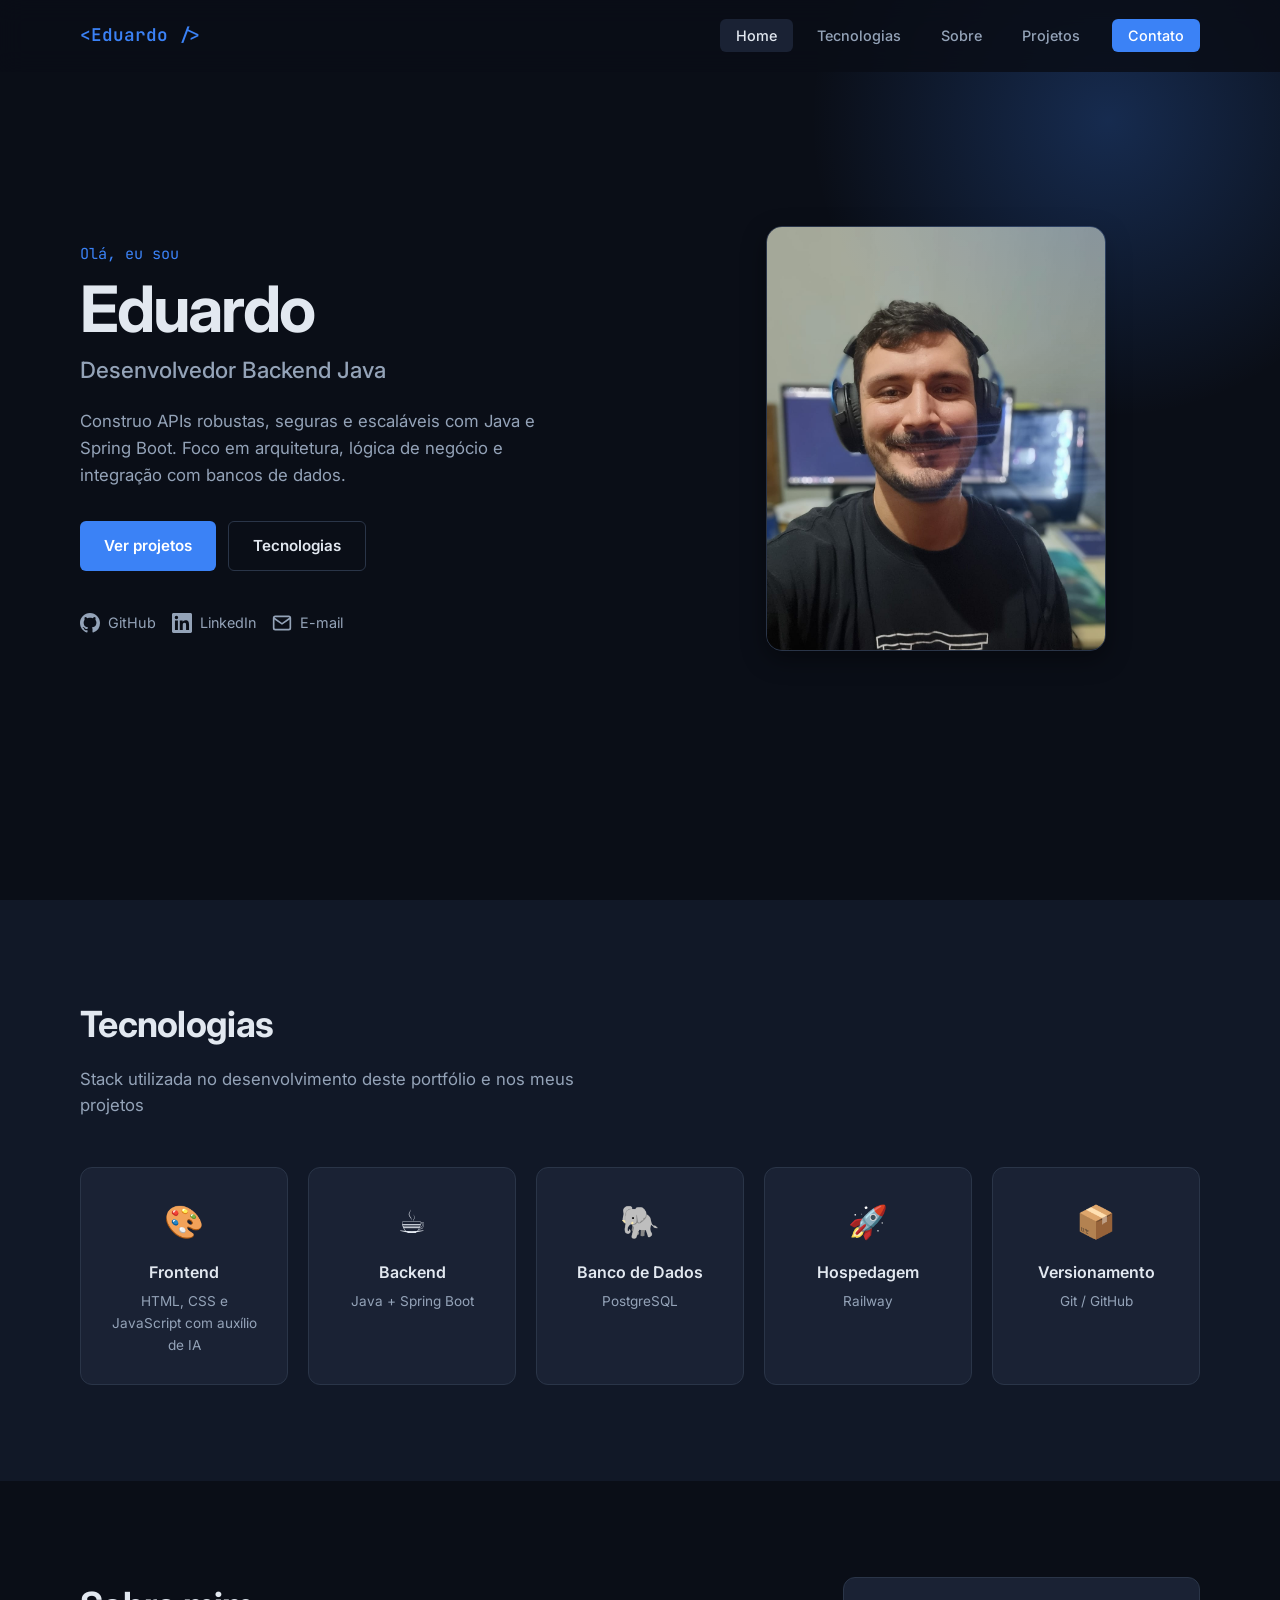
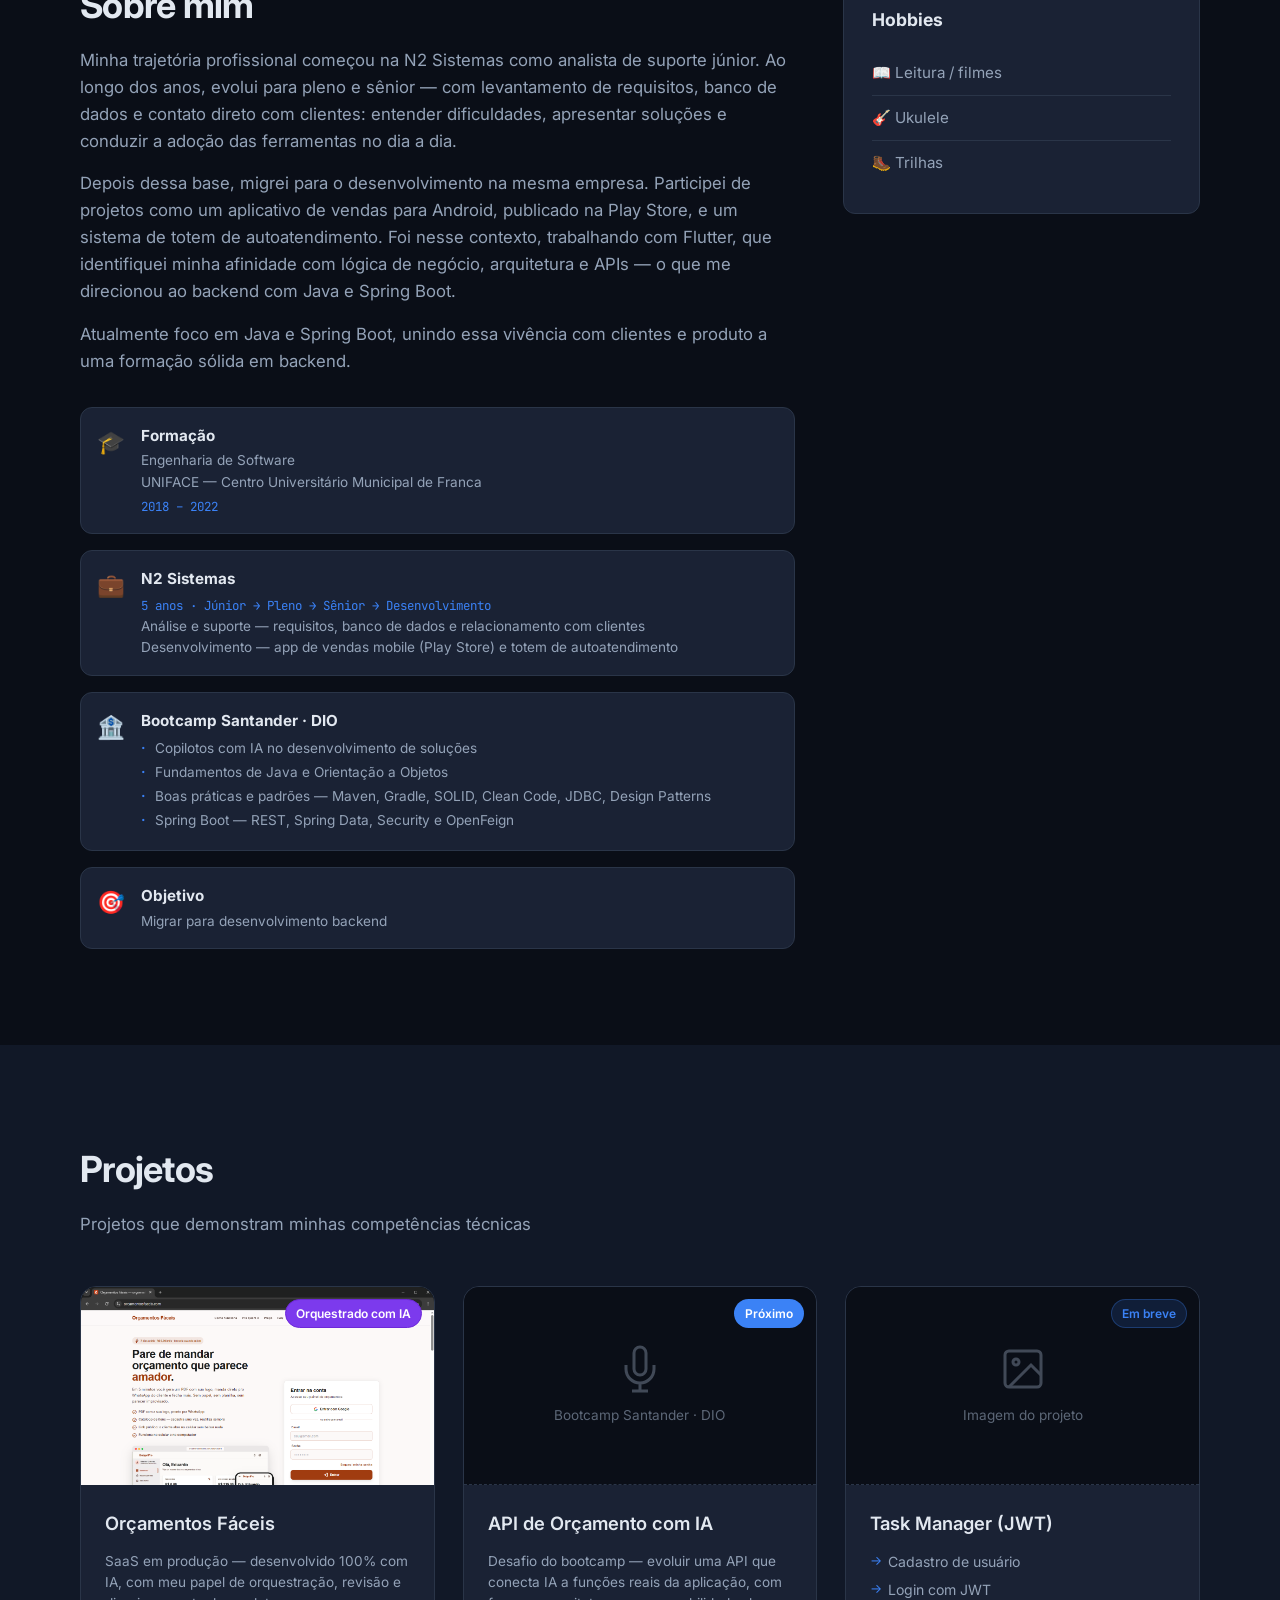
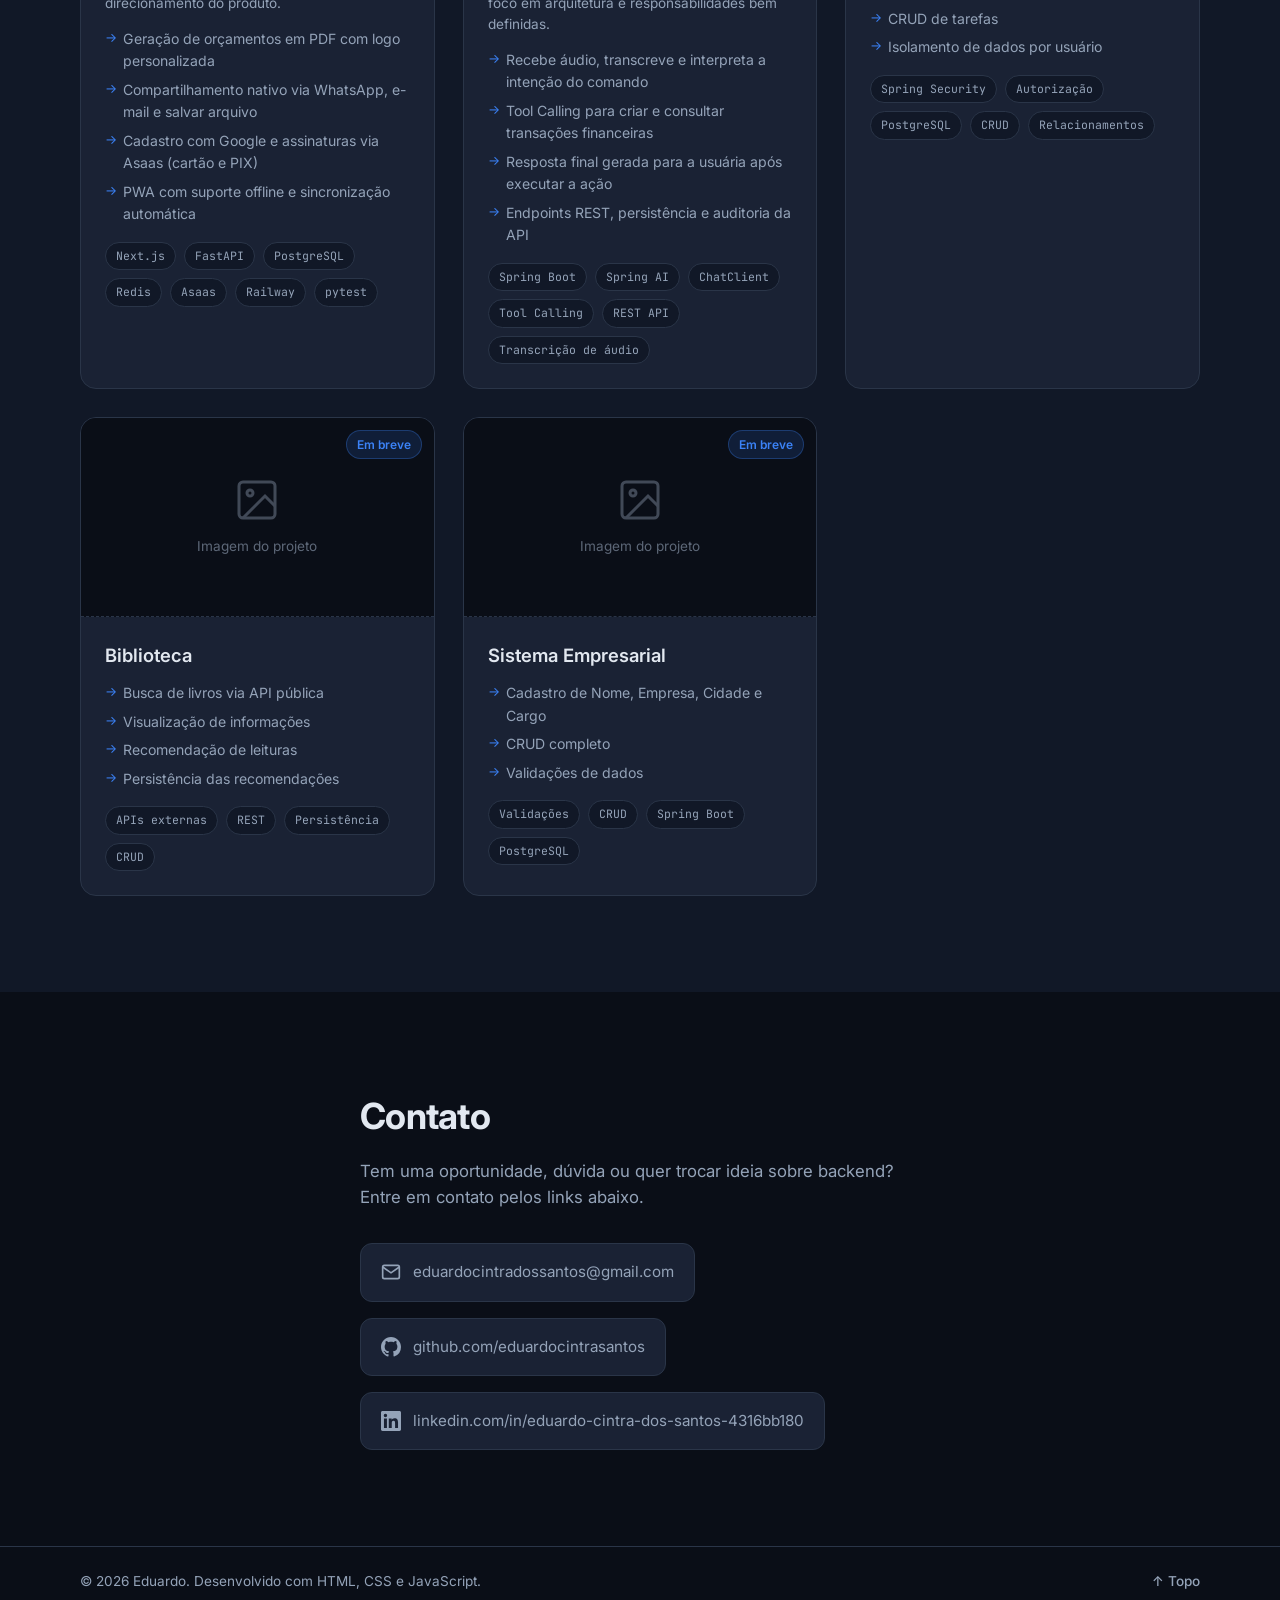
==== index.html @ 51cb2580 "Ajustes" ====
<!DOCTYPE html>
<html lang="pt-BR">
<head>
  <meta charset="UTF-8">
  <meta name="viewport" content="width=device-width, initial-scale=1.0">
  <meta name="description" content="Portfólio de Eduardo — Desenvolvedor Backend Java com Spring Boot">
  <title>Eduardo | Backend Java Developer</title>
  <link rel="preconnect" href="https://fonts.googleapis.com">
  <link rel="preconnect" href="https://fonts.gstatic.com" crossorigin>
  <link href="https://fonts.googleapis.com/css2?family=Inter:wght@400;500;600;700&family=JetBrains+Mono:wght@400;500&display=swap" rel="stylesheet">
  <link rel="stylesheet" href="assets/css/styles.css">
</head>
<body>

  <header class="header" id="header">
    <nav class="nav container">
      <a href="#home" class="nav__logo">&lt;Eduardo /&gt;</a>
      <button class="nav__toggle" id="nav-toggle" aria-label="Abrir menu" aria-expanded="false">
        <span></span>
        <span></span>
        <span></span>
      </button>
      <ul class="nav__menu" id="nav-menu">
        <li><a href="#home" class="nav__link active">Home</a></li>
        <li><a href="#tecnologias" class="nav__link">Tecnologias</a></li>
        <li><a href="#sobre" class="nav__link">Sobre</a></li>
        <li><a href="#projetos" class="nav__link">Projetos</a></li>
        <li><a href="#contato" class="nav__link nav__link--cta">Contato</a></li>
      </ul>
    </nav>
  </header>

  <main>

    <section class="hero section" id="home">
      <div class="container hero__grid">
        <div class="hero__content">
          <p class="hero__greeting">Olá, eu sou</p>
          <h1 class="hero__title">Eduardo</h1>
          <p class="hero__subtitle">Desenvolvedor Backend Java</p>
          <p class="hero__description">
            Construo APIs robustas, seguras e escaláveis com Java e Spring Boot.
            Foco em arquitetura, lógica de negócio e integração com bancos de dados.
          </p>

          <div class="hero__actions">
            <a href="#projetos" class="btn btn--primary">Ver projetos</a>
            <a href="#tecnologias" class="btn btn--outline">Tecnologias</a>
          </div>

          <div class="hero__social">
            <a href="https://github.com/eduardocintrasantos" target="_blank" rel="noopener noreferrer" class="social-link" aria-label="GitHub">
              <svg viewBox="0 0 24 24" fill="currentColor" aria-hidden="true"><path d="M12 0C5.37 0 0 5.37 0 12c0 5.31 3.435 9.795 8.205 11.385.6.105.825-.255.825-.57 0-.285-.015-1.23-.015-2.235-3.015.555-3.795-.735-4.035-1.41-.135-.345-.72-1.41-1.23-1.695-.42-.225-1.02-.78-.015-.795.945-.015 1.62.87 1.845 1.23 1.08 1.815 2.805 1.305 3.495.99.105-.78.42-1.305.765-1.605-2.67-.3-5.46-1.335-5.46-5.925 0-1.305.465-2.385 1.23-3.225-.12-.3-.54-1.53.12-3.18 0 0 1.005-.315 3.3 1.23.96-.27 1.98-.405 3-.405s2.04.135 3 .405c2.295-1.56 3.3-1.23 3.3-1.23.66 1.65.24 2.88.12 3.18.765.84 1.23 1.905 1.23 3.225 0 4.605-2.805 5.625-5.475 5.925.435.375.81 1.095.81 2.22 0 1.605-.015 2.895-.015 3.3 0 .315.225.69.825.57A12.02 12.02 0 0024 12c0-6.63-5.37-12-12-12z"/></svg>
              GitHub
            </a>
            <a href="https://www.linkedin.com/in/eduardo-cintra-dos-santos-4316bb180/" target="_blank" rel="noopener noreferrer" class="social-link" aria-label="LinkedIn">
              <svg viewBox="0 0 24 24" fill="currentColor" aria-hidden="true"><path d="M20.447 20.452h-3.554v-5.569c0-1.328-.027-3.037-1.852-3.037-1.853 0-2.136 1.445-2.136 2.939v5.667H9.351V9h3.414v1.561h.046c.477-.9 1.637-1.85 3.37-1.85 3.601 0 4.267 2.37 4.267 5.455v6.286zM5.337 7.433a2.062 2.062 0 01-2.063-2.065 2.064 2.064 0 114.127 0 2.065 2.065 0 01-2.063 2.065zm1.782 13.019H3.555V9h3.564v11.452zM22.225 0H1.771C.792 0 0 .774 0 1.729v20.542C0 23.227.792 24 1.771 24h20.451C23.2 24 24 23.227 24 22.271V1.729C24 .774 23.2 0 22.222 0h.003z"/></svg>
              LinkedIn
            </a>
            <a href="mailto:eduardocintradossantos@gmail.com" class="social-link" aria-label="E-mail">
              <svg viewBox="0 0 24 24" fill="none" stroke="currentColor" stroke-width="2" aria-hidden="true"><rect x="2" y="4" width="20" height="16" rx="2"/><path d="M22 6l-10 7L2 6"/></svg>
              E-mail
            </a>
          </div>
        </div>

        <div class="hero__visual">
          <div class="hero__photo">
            <div class="hero__photo-frame">
              <img src="img/Eu.jpeg" alt="Foto de Eduardo" width="360" height="450" loading="eager">
            </div>
          </div>
        </div>
      </div>
    </section>

    <section class="tech section" id="tecnologias">
      <div class="container">
        <h2 class="section__title">Tecnologias</h2>
        <p class="section__subtitle">Stack utilizada no desenvolvimento deste portfólio e nos meus projetos</p>
        <div class="tech__grid">
          <article class="tech__card">
            <span class="tech__icon">🎨</span>
            <h3 class="tech__name">Frontend</h3>
            <p class="tech__desc">HTML, CSS e JavaScript com auxílio de IA</p>
          </article>
          <article class="tech__card">
            <span class="tech__icon">☕</span>
            <h3 class="tech__name">Backend</h3>
            <p class="tech__desc">Java + Spring Boot</p>
          </article>
          <article class="tech__card">
            <span class="tech__icon">🐘</span>
            <h3 class="tech__name">Banco de Dados</h3>
            <p class="tech__desc">PostgreSQL</p>
          </article>
          <article class="tech__card">
            <span class="tech__icon">🚀</span>
            <h3 class="tech__name">Hospedagem</h3>
            <p class="tech__desc">Railway</p>
          </article>
          <article class="tech__card">
            <span class="tech__icon">📦</span>
            <h3 class="tech__name">Versionamento</h3>
            <p class="tech__desc">Git / GitHub</p>
          </article>
        </div>
      </div>
    </section>

    <section class="about section" id="sobre">
      <div class="container about__grid">
        <div class="about__content">
          <h2 class="section__title">Sobre mim</h2>
          <p class="about__text">
            Minha trajetória profissional começou na N2 Sistemas como analista de suporte júnior.
            Ao longo dos anos, evolui para pleno e sênior — com levantamento de requisitos, banco de dados
            e contato direto com clientes: entender dificuldades, apresentar soluções e conduzir a adoção
            das ferramentas no dia a dia.
          </p>
          <p class="about__text">
            Depois dessa base, migrei para o desenvolvimento na mesma empresa. Participei de projetos
            como um aplicativo de vendas para Android, publicado na Play Store, e um sistema de totem
            de autoatendimento. Foi nesse contexto, trabalhando com Flutter, que identifiquei minha
            afinidade com lógica de negócio, arquitetura e APIs — o que me direcionou ao backend
            com Java e Spring Boot.
          </p>
          <p class="about__text">
            Atualmente foco em Java e Spring Boot, unindo essa vivência com clientes e produto
            a uma formação sólida em backend.
          </p>

          <ul class="about__highlights">
            <li class="highlight">
              <span class="highlight__icon">🎓</span>
              <div>
                <strong>Formação</strong>
                <p>Engenharia de Software</p>
                <p>UNIFACE — Centro Universitário Municipal de Franca</p>
                <p class="highlight__meta">2018 – 2022</p>
              </div>
            </li>
            <li class="highlight">
              <span class="highlight__icon">💼</span>
              <div>
                <strong>N2 Sistemas</strong>
                <p class="highlight__meta">5 anos · Júnior → Pleno → Sênior → Desenvolvimento</p>
                <p>Análise e suporte — requisitos, banco de dados e relacionamento com clientes</p>
                <p>Desenvolvimento — app de vendas mobile (Play Store) e totem de autoatendimento</p>
              </div>
            </li>
            <li class="highlight">
              <span class="highlight__icon">🏦</span>
              <div>
                <strong>Bootcamp Santander · DIO</strong>
                <ul class="highlight__topics">
                  <li>Copilotos com IA no desenvolvimento de soluções</li>
                  <li>Fundamentos de Java e Orientação a Objetos</li>
                  <li>Boas práticas e padrões — Maven, Gradle, SOLID, Clean Code, JDBC, Design Patterns</li>
                  <li>Spring Boot — REST, Spring Data, Security e OpenFeign</li>
                </ul>
              </div>
            </li>
            <li class="highlight">
              <span class="highlight__icon">🎯</span>
              <div>
                <strong>Objetivo</strong>
                <p>Migrar para desenvolvimento backend</p>
              </div>
            </li>
          </ul>
        </div>

        <aside class="about__aside">
          <div class="about__card">
            <h3 class="about__card-title">Hobbies</h3>
            <ul class="hobbies">
              <li>📖 Leitura / filmes</li>
              <li>🎸 Ukulele</li>
              <li>🥾 Trilhas</li>
            </ul>
          </div>
        </aside>
      </div>
    </section>

    <section class="projects section" id="projetos">
      <div class="container">
        <h2 class="section__title">Projetos</h2>
        <p class="section__subtitle">Projetos que demonstram minhas competências técnicas</p>

        <div class="projects__grid">

          <article class="project-card">
            <a href="https://orcamentosfaceis.com/" target="_blank" rel="noopener noreferrer" class="project-card__link" aria-label="Orçamentos Fáceis — abrir site">
              <div class="project-card__image">
                <img src="img/orcamentosFaceis.png" alt="Captura de tela do site Orçamentos Fáceis" class="project-card__img" loading="lazy">
                <span class="project-card__badge project-card__badge--ai">Orquestrado com IA</span>
              </div>
              <div class="project-card__body">
                <h3 class="project-card__title">Orçamentos Fáceis</h3>
                <p class="project-card__note">SaaS em produção — desenvolvido 100% com IA, com meu papel de orquestração, revisão e direcionamento do produto.</p>
                <ul class="project-card__features">
                  <li>Geração de orçamentos em PDF com logo personalizada</li>
                  <li>Compartilhamento nativo via WhatsApp, e-mail e salvar arquivo</li>
                  <li>Cadastro com Google e assinaturas via Asaas (cartão e PIX)</li>
                  <li>PWA com suporte offline e sincronização automática</li>
                </ul>
                <div class="project-card__tags">
                  <span>Next.js</span>
                  <span>FastAPI</span>
                  <span>PostgreSQL</span>
                  <span>Redis</span>
                  <span>Asaas</span>
                  <span>Railway</span>
                  <span>pytest</span>
                </div>
              </div>
            </a>
          </article>

          <article class="project-card">
            <a href="#" class="project-card__link" aria-label="API de Orçamento com IA — em desenvolvimento">
              <div class="project-card__image">
                <div class="project-card__placeholder">
                  <svg viewBox="0 0 24 24" fill="none" stroke="currentColor" stroke-width="1.5" aria-hidden="true">
                    <path d="M12 1a3 3 0 00-3 3v8a3 3 0 006 0V4a3 3 0 00-3-3z"/>
                    <path d="M19 10v2a7 7 0 01-14 0v-2M12 19v4M8 23h8"/>
                  </svg>
                  <span>Bootcamp Santander · DIO</span>
                </div>
                <span class="project-card__badge project-card__badge--next">Próximo</span>
              </div>
              <div class="project-card__body">
                <h3 class="project-card__title">API de Orçamento com IA</h3>
                <p class="project-card__note">Desafio do bootcamp — evoluir uma API que conecta IA a funções reais da aplicação, com foco em arquitetura e responsabilidades bem definidas.</p>
                <ul class="project-card__features">
                  <li>Recebe áudio, transcreve e interpreta a intenção do comando</li>
                  <li>Tool Calling para criar e consultar transações financeiras</li>
                  <li>Resposta final gerada para a usuária após executar a ação</li>
                  <li>Endpoints REST, persistência e auditoria da API</li>
                </ul>
                <div class="project-card__tags">
                  <span>Spring Boot</span>
                  <span>Spring AI</span>
                  <span>ChatClient</span>
                  <span>Tool Calling</span>
                  <span>REST API</span>
                  <span>Transcrição de áudio</span>
                </div>
              </div>
            </a>
          </article>

          <article class="project-card">
            <a href="#" class="project-card__link" aria-label="Task Manager — em breve">
              <div class="project-card__image">
                <div class="project-card__placeholder">
                  <svg viewBox="0 0 24 24" fill="none" stroke="currentColor" stroke-width="1.5" aria-hidden="true">
                    <rect x="3" y="3" width="18" height="18" rx="2"/>
                    <circle cx="8.5" cy="8.5" r="1.5"/>
                    <path d="M21 15l-5-5L5 21"/>
                  </svg>
                  <span>Imagem do projeto</span>
                </div>
                <span class="project-card__badge">Em breve</span>
              </div>
              <div class="project-card__body">
                <h3 class="project-card__title">Task Manager (JWT)</h3>
                <ul class="project-card__features">
                  <li>Cadastro de usuário</li>
                  <li>Login com JWT</li>
                  <li>CRUD de tarefas</li>
                  <li>Isolamento de dados por usuário</li>
                </ul>
                <div class="project-card__tags">
                  <span>Spring Security</span>
                  <span>Autorização</span>
                  <span>PostgreSQL</span>
                  <span>CRUD</span>
                  <span>Relacionamentos</span>
                </div>
              </div>
            </a>
          </article>

          <article class="project-card">
            <a href="#" class="project-card__link" aria-label="Biblioteca — em breve">
              <div class="project-card__image">
                <div class="project-card__placeholder">
                  <svg viewBox="0 0 24 24" fill="none" stroke="currentColor" stroke-width="1.5" aria-hidden="true">
                    <rect x="3" y="3" width="18" height="18" rx="2"/>
                    <circle cx="8.5" cy="8.5" r="1.5"/>
                    <path d="M21 15l-5-5L5 21"/>
                  </svg>
                  <span>Imagem do projeto</span>
                </div>
                <span class="project-card__badge">Em breve</span>
              </div>
              <div class="project-card__body">
                <h3 class="project-card__title">Biblioteca</h3>
                <ul class="project-card__features">
                  <li>Busca de livros via API pública</li>
                  <li>Visualização de informações</li>
                  <li>Recomendação de leituras</li>
                  <li>Persistência das recomendações</li>
                </ul>
                <div class="project-card__tags">
                  <span>APIs externas</span>
                  <span>REST</span>
                  <span>Persistência</span>
                  <span>CRUD</span>
                </div>
              </div>
            </a>
          </article>

          <article class="project-card">
            <a href="#" class="project-card__link" aria-label="Sistema Empresarial — em breve">
              <div class="project-card__image">
                <div class="project-card__placeholder">
                  <svg viewBox="0 0 24 24" fill="none" stroke="currentColor" stroke-width="1.5" aria-hidden="true">
                    <rect x="3" y="3" width="18" height="18" rx="2"/>
                    <circle cx="8.5" cy="8.5" r="1.5"/>
                    <path d="M21 15l-5-5L5 21"/>
                  </svg>
                  <span>Imagem do projeto</span>
                </div>
                <span class="project-card__badge">Em breve</span>
              </div>
              <div class="project-card__body">
                <h3 class="project-card__title">Sistema Empresarial</h3>
                <ul class="project-card__features">
                  <li>Cadastro de Nome, Empresa, Cidade e Cargo</li>
                  <li>CRUD completo</li>
                  <li>Validações de dados</li>
                </ul>
                <div class="project-card__tags">
                  <span>Validações</span>
                  <span>CRUD</span>
                  <span>Spring Boot</span>
                  <span>PostgreSQL</span>
                </div>
              </div>
            </a>
          </article>

        </div>
      </div>
    </section>

    <section class="contact section" id="contato">
      <div class="container contact__content">
        <h2 class="section__title">Contato</h2>
        <p class="contact__text">
          Tem uma oportunidade, dúvida ou quer trocar ideia sobre backend?
          Entre em contato pelos links abaixo.
        </p>
        <ul class="contact__links">
          <li>
            <a href="mailto:eduardocintradossantos@gmail.com" class="contact__link">
              <svg viewBox="0 0 24 24" fill="none" stroke="currentColor" stroke-width="2" aria-hidden="true"><rect x="2" y="4" width="20" height="16" rx="2"/><path d="M22 6l-10 7L2 6"/></svg>
              eduardocintradossantos@gmail.com
            </a>
          </li>
          <li>
            <a href="https://github.com/eduardocintrasantos" target="_blank" rel="noopener noreferrer" class="contact__link">
              <svg viewBox="0 0 24 24" fill="currentColor" aria-hidden="true"><path d="M12 0C5.37 0 0 5.37 0 12c0 5.31 3.435 9.795 8.205 11.385.6.105.825-.255.825-.57 0-.285-.015-1.23-.015-2.235-3.015.555-3.795-.735-4.035-1.41-.135-.345-.72-1.41-1.23-1.695-.42-.225-1.02-.78-.015-.795.945-.015 1.62.87 1.845 1.23 1.08 1.815 2.805 1.305 3.495.99.105-.78.42-1.305.765-1.605-2.67-.3-5.46-1.335-5.46-5.925 0-1.305.465-2.385 1.23-3.225-.12-.3-.54-1.53.12-3.18 0 0 1.005-.315 3.3 1.23.96-.27 1.98-.405 3-.405s2.04.135 3 .405c2.295-1.56 3.3-1.23 3.3-1.23.66 1.65.24 2.88.12 3.18.765.84 1.23 1.905 1.23 3.225 0 4.605-2.805 5.625-5.475 5.925.435.375.81 1.095.81 2.22 0 1.605-.015 2.895-.015 3.3 0 .315.225.69.825.57A12.02 12.02 0 0024 12c0-6.63-5.37-12-12-12z"/></svg>
              github.com/eduardocintrasantos
            </a>
          </li>
          <li>
            <a href="https://www.linkedin.com/in/eduardo-cintra-dos-santos-4316bb180/" target="_blank" rel="noopener noreferrer" class="contact__link">
              <svg viewBox="0 0 24 24" fill="currentColor" aria-hidden="true"><path d="M20.447 20.452h-3.554v-5.569c0-1.328-.027-3.037-1.852-3.037-1.853 0-2.136 1.445-2.136 2.939v5.667H9.351V9h3.414v1.561h.046c.477-.9 1.637-1.85 3.37-1.85 3.601 0 4.267 2.37 4.267 5.455v6.286zM5.337 7.433a2.062 2.062 0 01-2.063-2.065 2.064 2.064 0 114.127 0 2.065 2.065 0 01-2.063 2.065zm1.782 13.019H3.555V9h3.564v11.452zM22.225 0H1.771C.792 0 0 .774 0 1.729v20.542C0 23.227.792 24 1.771 24h20.451C23.2 24 24 23.227 24 22.271V1.729C24 .774 23.2 0 22.222 0h.003z"/></svg>
              linkedin.com/in/eduardo-cintra-dos-santos-4316bb180
            </a>
          </li>
        </ul>
      </div>
    </section>

  </main>

  <footer class="footer">
    <div class="container footer__inner">
      <p>&copy; 2026 Eduardo. Desenvolvido com HTML, CSS e JavaScript.</p>
      <a href="#home" class="footer__top" aria-label="Voltar ao topo">↑ Topo</a>
    </div>
  </footer>

  <script src="assets/js/main.js"></script>
</body>
</html>
---- assets/css/styles.css ----
:root {
  --color-bg: #0a0e17;
  --color-bg-alt: #111827;
  --color-surface: #1a2234;
  --color-surface-hover: #1f2a40;
  --color-border: #2a3548;
  --color-text: #e2e8f0;
  --color-text-muted: #94a3b8;
  --color-accent: #3b82f6;
  --color-accent-hover: #2563eb;
  --color-accent-glow: rgba(59, 130, 246, 0.25);

  --font-sans: 'Inter', system-ui, sans-serif;
  --font-mono: 'JetBrains Mono', monospace;

  --radius-sm: 6px;
  --radius-md: 12px;
  --radius-lg: 16px;

  --shadow-md: 0 8px 24px rgba(0, 0, 0, 0.4);
  --shadow-glow: 0 0 40px var(--color-accent-glow);

  --header-height: 72px;
  --transition: 0.25s ease;
}

*, *::before, *::after {
  box-sizing: border-box;
  margin: 0;
  padding: 0;
}

html {
  scroll-behavior: smooth;
  scroll-padding-top: var(--header-height);
}

body {
  font-family: var(--font-sans);
  background-color: var(--color-bg);
  color: var(--color-text);
  line-height: 1.6;
  -webkit-font-smoothing: antialiased;
}

img, svg {
  display: block;
  max-width: 100%;
}

a {
  color: inherit;
  text-decoration: none;
}

ul {
  list-style: none;
}

button {
  font: inherit;
  color: inherit;
  border: none;
  background: none;
}

.container {
  width: min(1120px, 92%);
  margin-inline: auto;
}

.section {
  padding-block: 96px;
}

.section__title {
  font-size: clamp(1.75rem, 4vw, 2.25rem);
  font-weight: 700;
  letter-spacing: -0.02em;
  margin-bottom: 12px;
}

.section__subtitle {
  color: var(--color-text-muted);
  font-size: 1.05rem;
  max-width: 540px;
  margin-bottom: 48px;
}

.btn {
  display: inline-flex;
  align-items: center;
  justify-content: center;
  gap: 8px;
  padding: 12px 24px;
  border-radius: var(--radius-sm);
  font-weight: 600;
  font-size: 0.95rem;
  cursor: pointer;
  transition: all var(--transition);
}

.btn--primary {
  background: var(--color-accent);
  color: #fff;
}

.btn--primary:hover {
  background: var(--color-accent-hover);
  box-shadow: var(--shadow-glow);
  transform: translateY(-1px);
}

.btn--outline {
  border: 1px solid var(--color-border);
  color: var(--color-text);
}

.btn--outline:hover {
  border-color: var(--color-accent);
  color: var(--color-accent);
}

.header {
  position: fixed;
  top: 0;
  left: 0;
  width: 100%;
  height: var(--header-height);
  background: rgba(10, 14, 23, 0.85);
  backdrop-filter: blur(12px);
  border-bottom: 1px solid transparent;
  z-index: 100;
  transition: border-color var(--transition);
}

.header.scrolled {
  border-bottom-color: var(--color-border);
}

.nav {
  display: flex;
  align-items: center;
  justify-content: space-between;
  height: 100%;
}

.nav__logo {
  font-family: var(--font-mono);
  font-weight: 600;
  font-size: 1.1rem;
  color: var(--color-accent);
}

.nav__menu {
  display: flex;
  align-items: center;
  gap: 8px;
}

.nav__link {
  padding: 8px 16px;
  border-radius: var(--radius-sm);
  font-size: 0.9rem;
  font-weight: 500;
  color: var(--color-text-muted);
  transition: color var(--transition), background var(--transition);
}

.nav__link:hover,
.nav__link.active {
  color: var(--color-text);
}

.nav__link.active {
  background: var(--color-surface);
}

.nav__link--cta {
  background: var(--color-accent);
  color: #fff !important;
  margin-left: 8px;
}

.nav__link--cta:hover {
  background: var(--color-accent-hover);
}

.nav__toggle {
  display: none;
  flex-direction: column;
  gap: 5px;
  cursor: pointer;
  padding: 4px;
}

.nav__toggle span {
  display: block;
  width: 24px;
  height: 2px;
  background: var(--color-text);
  border-radius: 2px;
  transition: var(--transition);
}

.hero {
  min-height: 100vh;
  display: flex;
  align-items: center;
  padding-top: var(--header-height);
  position: relative;
  overflow: hidden;
}

.hero::before {
  content: '';
  position: absolute;
  top: -20%;
  right: -10%;
  width: 600px;
  height: 600px;
  background: radial-gradient(circle, var(--color-accent-glow) 0%, transparent 70%);
  pointer-events: none;
}

.hero__grid {
  display: grid;
  grid-template-columns: 1fr 1fr;
  gap: 64px;
  align-items: center;
}

.hero__greeting {
  font-family: var(--font-mono);
  color: var(--color-accent);
  font-size: 0.95rem;
  margin-bottom: 8px;
}

.hero__title {
  font-size: clamp(2.5rem, 6vw, 4rem);
  font-weight: 700;
  letter-spacing: -0.03em;
  line-height: 1.1;
  margin-bottom: 8px;
}

.hero__subtitle {
  font-size: clamp(1.1rem, 2.5vw, 1.4rem);
  color: var(--color-text-muted);
  font-weight: 500;
  margin-bottom: 20px;
}

.hero__description {
  color: var(--color-text-muted);
  font-size: 1.05rem;
  max-width: 480px;
  margin-bottom: 32px;
}

.hero__actions {
  display: flex;
  flex-wrap: wrap;
  gap: 12px;
  margin-bottom: 40px;
}

.hero__social {
  display: flex;
  flex-wrap: wrap;
  gap: 16px;
}

.social-link {
  display: inline-flex;
  align-items: center;
  gap: 8px;
  font-size: 0.9rem;
  color: var(--color-text-muted);
  transition: color var(--transition);
}

.social-link svg {
  width: 20px;
  height: 20px;
}

.social-link:hover {
  color: var(--color-accent);
}

.hero__photo {
  max-width: 340px;
  margin-inline: auto;
}

.hero__photo-frame {
  aspect-ratio: 4 / 5;
  border-radius: var(--radius-lg);
  overflow: hidden;
  border: 1px solid var(--color-border);
  box-shadow: var(--shadow-md);
  background: var(--color-surface);
}

.hero__photo-frame img {
  width: 100%;
  height: 100%;
  object-fit: cover;
  object-position: center top;
}

.code-block {
  background: var(--color-surface);
  border: 1px solid var(--color-border);
  border-radius: var(--radius-md);
  overflow: hidden;
  box-shadow: var(--shadow-md);
}

.code-block__header {
  display: flex;
  align-items: center;
  gap: 8px;
  padding: 12px 16px;
  background: var(--color-bg-alt);
  border-bottom: 1px solid var(--color-border);
}

.dot {
  width: 12px;
  height: 12px;
  border-radius: 50%;
}

.dot--red { background: #ef4444; }
.dot--yellow { background: #eab308; }
.dot--green { background: #22c55e; }

.code-block__filename {
  margin-left: auto;
  font-family: var(--font-mono);
  font-size: 0.75rem;
  color: var(--color-text-muted);
}

.code-block__body {
  padding: 24px;
  font-family: var(--font-mono);
  font-size: 0.85rem;
  line-height: 1.7;
  overflow-x: auto;
}

.code-block__body .kw { color: #c084fc; }
.code-block__body .cls { color: #67e8f9; }
.code-block__body .str { color: #86efac; }
.code-block__body .fn { color: #fbbf24; }

.tech {
  background: var(--color-bg-alt);
}

.tech__grid {
  display: grid;
  grid-template-columns: repeat(auto-fit, minmax(180px, 1fr));
  gap: 20px;
}

.tech__card {
  background: var(--color-surface);
  border: 1px solid var(--color-border);
  border-radius: var(--radius-md);
  padding: 28px 24px;
  text-align: center;
  transition: border-color var(--transition), transform var(--transition);
}

.tech__card:hover {
  border-color: var(--color-accent);
  transform: translateY(-4px);
}

.tech__icon {
  font-size: 2rem;
  display: block;
  margin-bottom: 12px;
}

.tech__name {
  font-size: 1rem;
  font-weight: 600;
  margin-bottom: 6px;
}

.tech__desc {
  font-size: 0.85rem;
  color: var(--color-text-muted);
}

.about__grid {
  display: grid;
  grid-template-columns: 2fr 1fr;
  gap: 48px;
  align-items: start;
}

.about__text {
  color: var(--color-text-muted);
  margin-bottom: 16px;
  font-size: 1.05rem;
}

.about__highlights {
  display: grid;
  gap: 16px;
  margin-top: 32px;
}

.highlight {
  display: flex;
  align-items: flex-start;
  gap: 16px;
  padding: 16px;
  background: var(--color-surface);
  border: 1px solid var(--color-border);
  border-radius: var(--radius-md);
  transition: border-color var(--transition);
}

.highlight:hover {
  border-color: var(--color-accent);
}

.highlight__icon {
  font-size: 1.4rem;
  flex-shrink: 0;
}

.highlight strong {
  display: block;
  font-size: 0.95rem;
  margin-bottom: 2px;
}

.highlight p {
  font-size: 0.85rem;
  color: var(--color-text-muted);
}

.highlight__meta {
  font-family: var(--font-mono);
  font-size: 0.78rem !important;
  color: var(--color-accent) !important;
  margin-top: 4px;
}

.highlight__topics {
  margin-top: 6px;
}

.highlight__topics li {
  position: relative;
  padding-left: 14px;
  font-size: 0.85rem;
  color: var(--color-text-muted);
  margin-bottom: 4px;
  line-height: 1.45;
}

.highlight__topics li::before {
  content: '·';
  position: absolute;
  left: 0;
  color: var(--color-accent);
  font-weight: 700;
}

.about__card {
  background: var(--color-surface);
  border: 1px solid var(--color-border);
  border-radius: var(--radius-md);
  padding: 28px;
  position: sticky;
  top: calc(var(--header-height) + 24px);
}

.about__card-title {
  font-size: 1.1rem;
  margin-bottom: 16px;
}

.hobbies li {
  padding: 10px 0;
  border-bottom: 1px solid var(--color-border);
  font-size: 0.95rem;
  color: var(--color-text-muted);
}

.hobbies li:last-child {
  border-bottom: none;
}

.projects {
  background: var(--color-bg-alt);
}

.projects__grid {
  display: grid;
  grid-template-columns: repeat(auto-fit, minmax(320px, 1fr));
  gap: 28px;
}

.project-card {
  background: var(--color-surface);
  border: 1px solid var(--color-border);
  border-radius: var(--radius-lg);
  overflow: hidden;
  transition: border-color var(--transition), transform var(--transition), box-shadow var(--transition);
}

.project-card:hover {
  border-color: var(--color-accent);
  transform: translateY(-6px);
  box-shadow: var(--shadow-md);
}

.project-card__link {
  display: block;
  height: 100%;
}

.project-card__image {
  position: relative;
  aspect-ratio: 16 / 9;
  background: var(--color-bg);
  overflow: hidden;
}

.project-card__img {
  width: 100%;
  height: 100%;
  object-fit: cover;
  object-position: top center;
  display: block;
}

.project-card__placeholder {
  display: flex;
  flex-direction: column;
  align-items: center;
  justify-content: center;
  gap: 12px;
  height: 100%;
  color: var(--color-text-muted);
  border-bottom: 1px dashed var(--color-border);
}

.project-card__placeholder svg {
  width: 48px;
  height: 48px;
  opacity: 0.4;
}

.project-card__placeholder span {
  font-size: 0.85rem;
  opacity: 0.6;
}

.project-card__badge {
  position: absolute;
  top: 12px;
  right: 12px;
  background: rgba(59, 130, 246, 0.15);
  color: var(--color-accent);
  font-size: 0.75rem;
  font-weight: 600;
  padding: 4px 10px;
  border-radius: 20px;
  border: 1px solid rgba(59, 130, 246, 0.3);
}

.project-card__badge--ai {
  background: #7c3aed;
  color: #fff;
  border-color: #6d28d9;
}

.project-card__badge--next {
  background: var(--color-accent);
  color: #fff;
  border-color: transparent;
}

.project-card__note {
  font-size: 0.85rem;
  color: var(--color-text-muted);
  margin-bottom: 14px;
  line-height: 1.55;
}

.project-card__body {
  padding: 24px;
}

.project-card__title {
  font-size: 1.15rem;
  font-weight: 600;
  margin-bottom: 12px;
}

.project-card__features {
  margin-bottom: 16px;
}

.project-card__features li {
  position: relative;
  padding-left: 18px;
  font-size: 0.88rem;
  color: var(--color-text-muted);
  margin-bottom: 6px;
}

.project-card__features li::before {
  content: '→';
  position: absolute;
  left: 0;
  color: var(--color-accent);
  font-size: 0.8rem;
}

.project-card__tags {
  display: flex;
  flex-wrap: wrap;
  gap: 8px;
}

.project-card__tags span {
  font-family: var(--font-mono);
  font-size: 0.72rem;
  padding: 4px 10px;
  background: var(--color-bg-alt);
  border: 1px solid var(--color-border);
  border-radius: 20px;
  color: var(--color-text-muted);
}

.contact__content {
  max-width: 560px;
}

.contact__text {
  color: var(--color-text-muted);
  margin-bottom: 32px;
  font-size: 1.05rem;
}

.contact__links {
  display: flex;
  flex-direction: column;
  gap: 16px;
}

.contact__link {
  display: inline-flex;
  align-items: center;
  gap: 12px;
  font-size: 0.95rem;
  color: var(--color-text-muted);
  padding: 16px 20px;
  background: var(--color-surface);
  border: 1px solid var(--color-border);
  border-radius: var(--radius-md);
  transition: color var(--transition), border-color var(--transition);
}

.contact__link svg {
  width: 20px;
  height: 20px;
  flex-shrink: 0;
}

.contact__link:hover {
  color: var(--color-accent);
  border-color: var(--color-accent);
}

.footer {
  border-top: 1px solid var(--color-border);
  padding-block: 24px;
}

.footer__inner {
  display: flex;
  align-items: center;
  justify-content: space-between;
  font-size: 0.85rem;
  color: var(--color-text-muted);
}

.footer__top {
  font-weight: 500;
  transition: color var(--transition);
}

.footer__top:hover {
  color: var(--color-accent);
}

@media (max-width: 900px) {
  .hero__grid,
  .about__grid {
    grid-template-columns: 1fr;
    gap: 40px;
  }

  .hero__visual {
    order: -1;
  }

  .about__card {
    position: static;
  }
}

@media (max-width: 768px) {
  .section {
    padding-block: 72px;
  }

  .nav__toggle {
    display: flex;
  }

  .nav__menu {
    position: fixed;
    top: var(--header-height);
    left: 0;
    width: 100%;
    flex-direction: column;
    background: var(--color-bg-alt);
    border-bottom: 1px solid var(--color-border);
    padding: 16px;
    gap: 4px;
    transform: translateY(-120%);
    opacity: 0;
    pointer-events: none;
    transition: transform var(--transition), opacity var(--transition);
  }

  .nav__menu.open {
    transform: translateY(0);
    opacity: 1;
    pointer-events: all;
  }

  .nav__link {
    width: 100%;
    text-align: center;
    padding: 12px;
  }

  .nav__link--cta {
    margin-left: 0;
    margin-top: 8px;
  }

  .nav__toggle.open span:nth-child(1) {
    transform: rotate(45deg) translate(5px, 5px);
  }

  .nav__toggle.open span:nth-child(2) {
    opacity: 0;
  }

  .nav__toggle.open span:nth-child(3) {
    transform: rotate(-45deg) translate(5px, -5px);
  }
}

@media (max-width: 480px) {
  .hero__actions {
    flex-direction: column;
  }

  .hero__actions .btn {
    width: 100%;
  }

  .footer__inner {
    flex-direction: column;
    gap: 12px;
    text-align: center;
  }
}
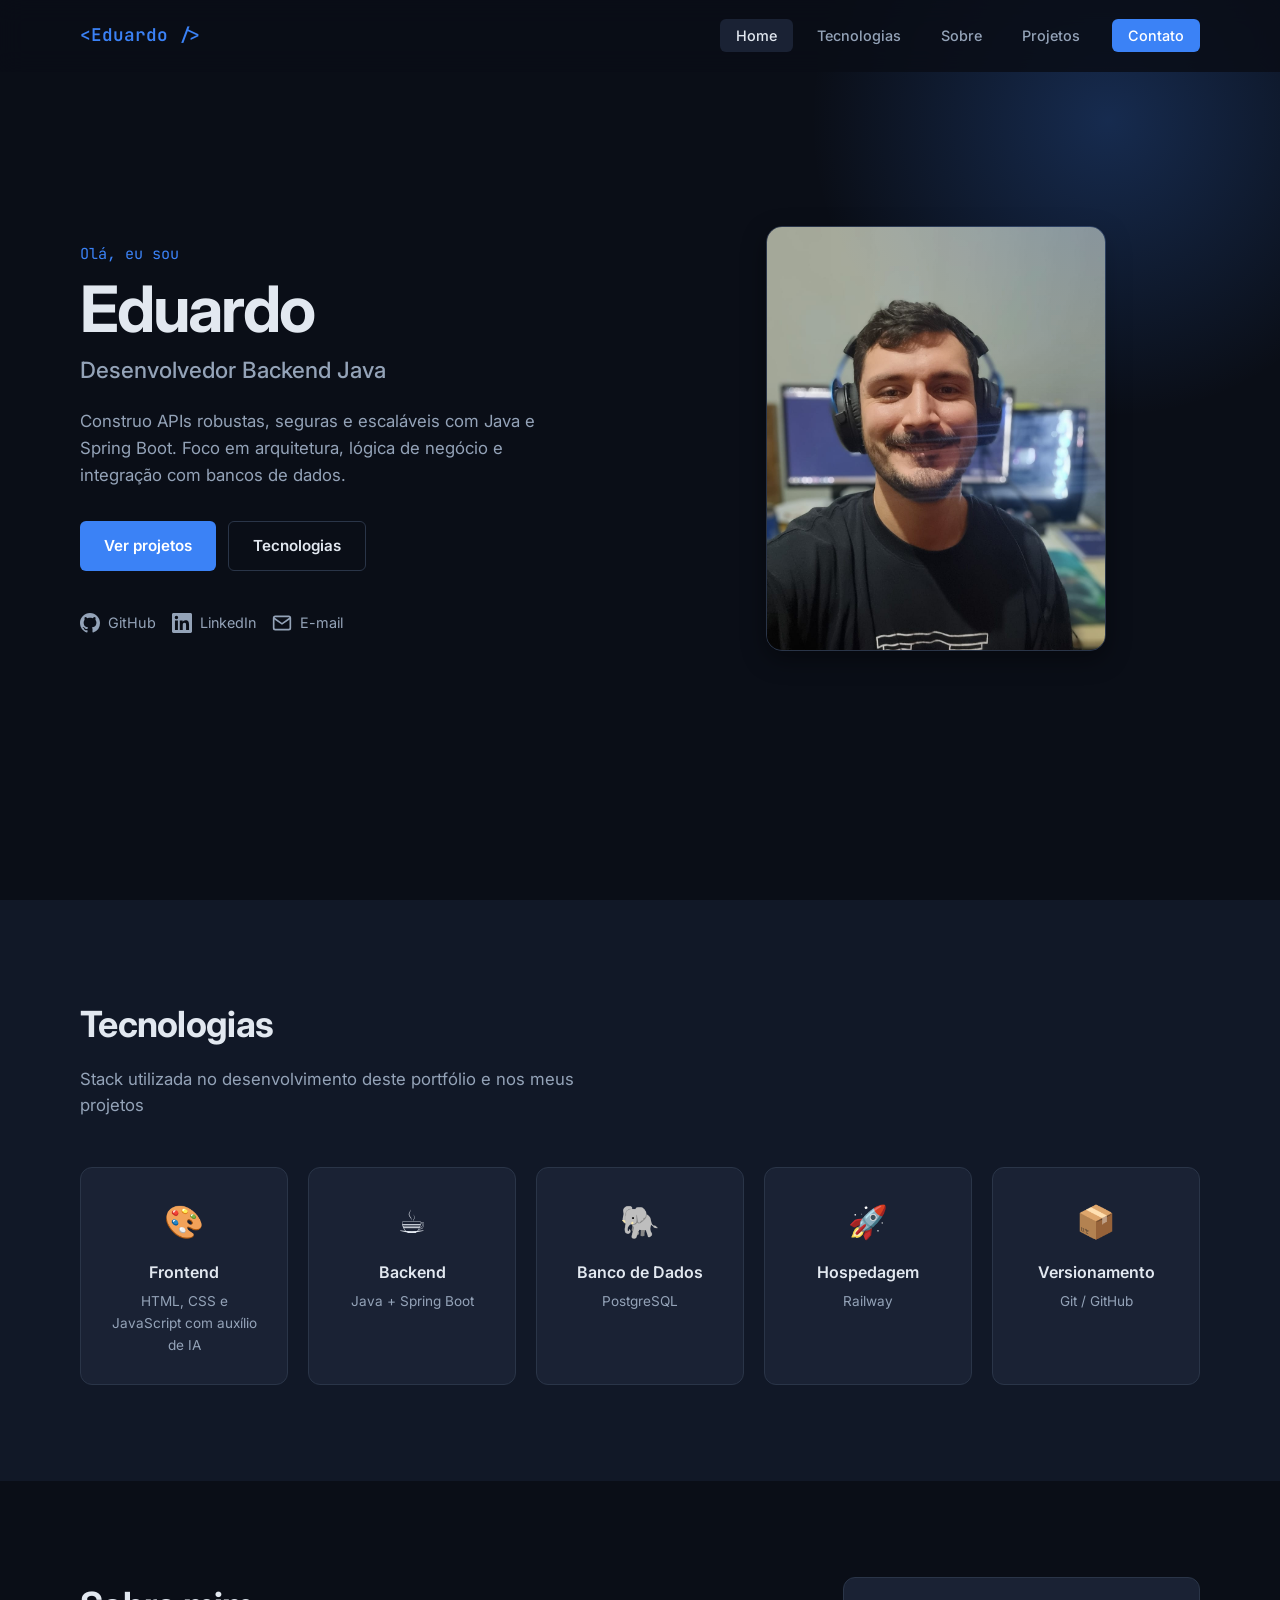
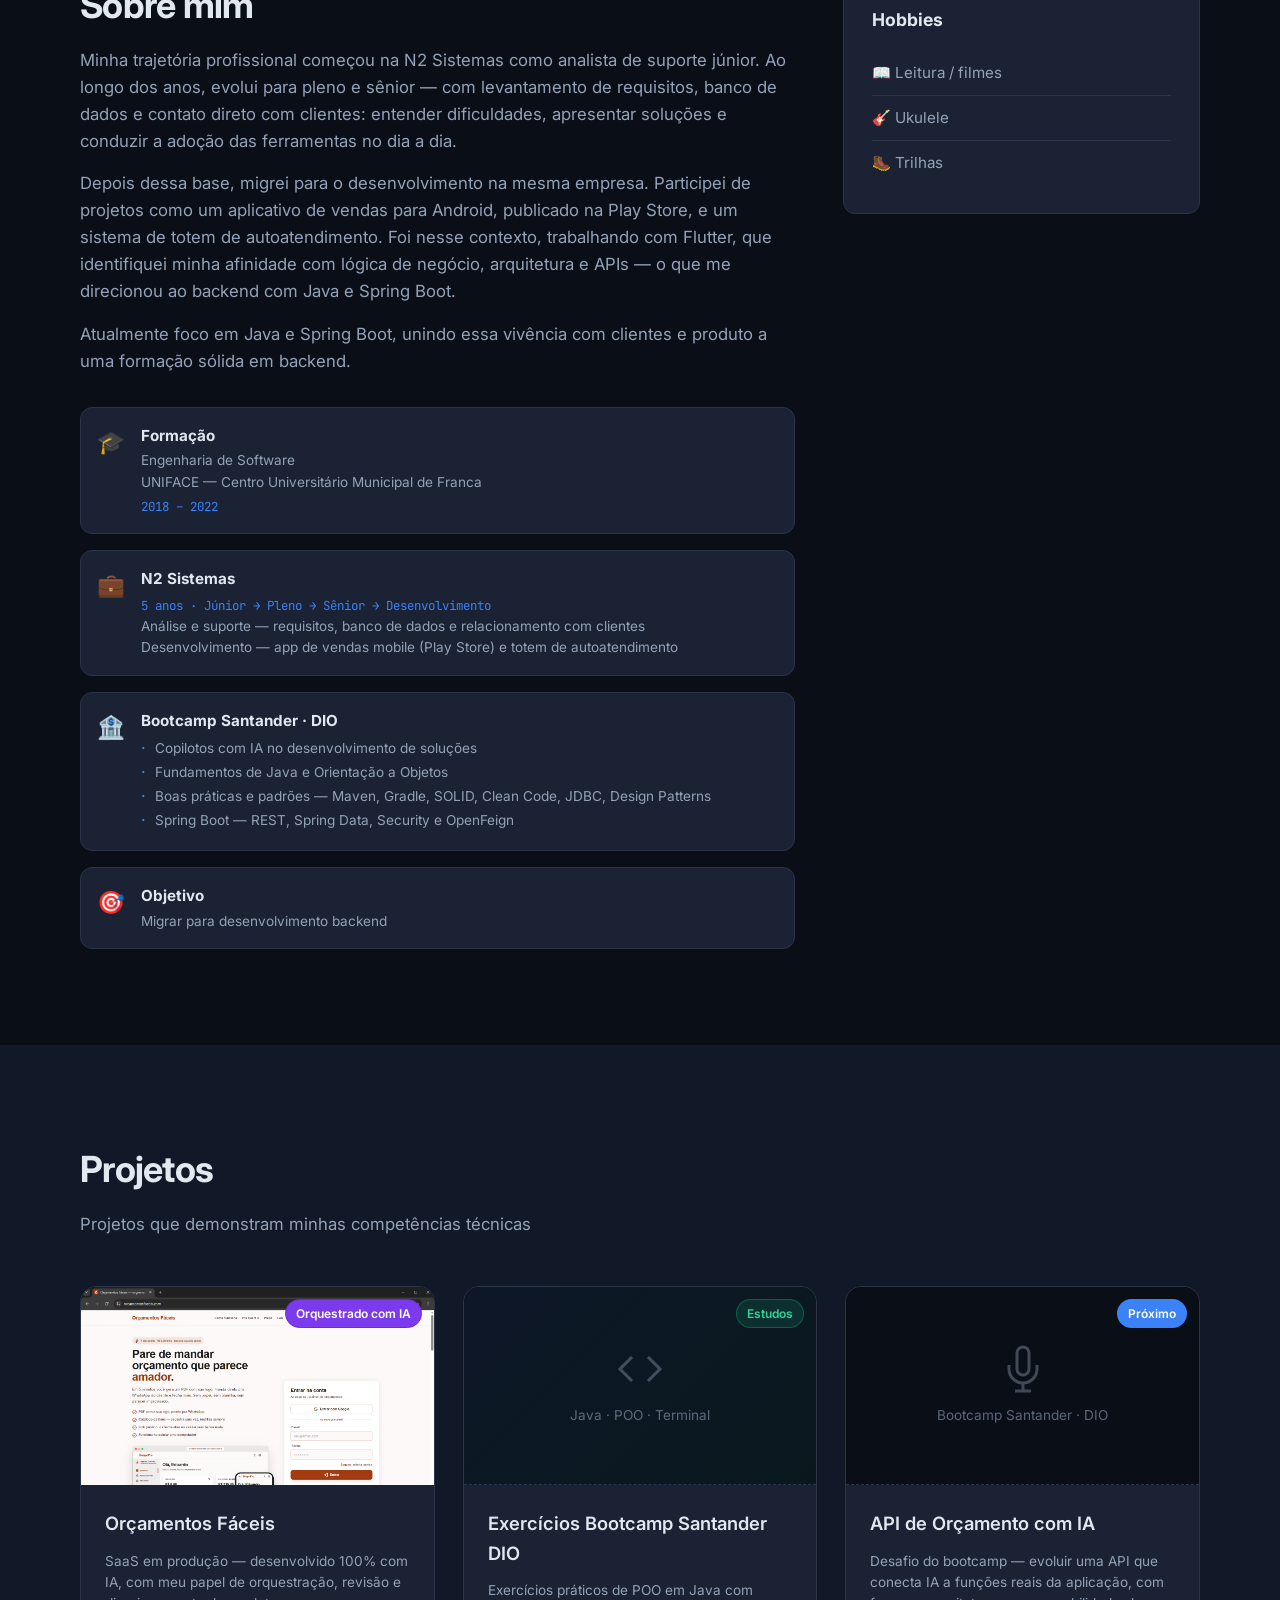
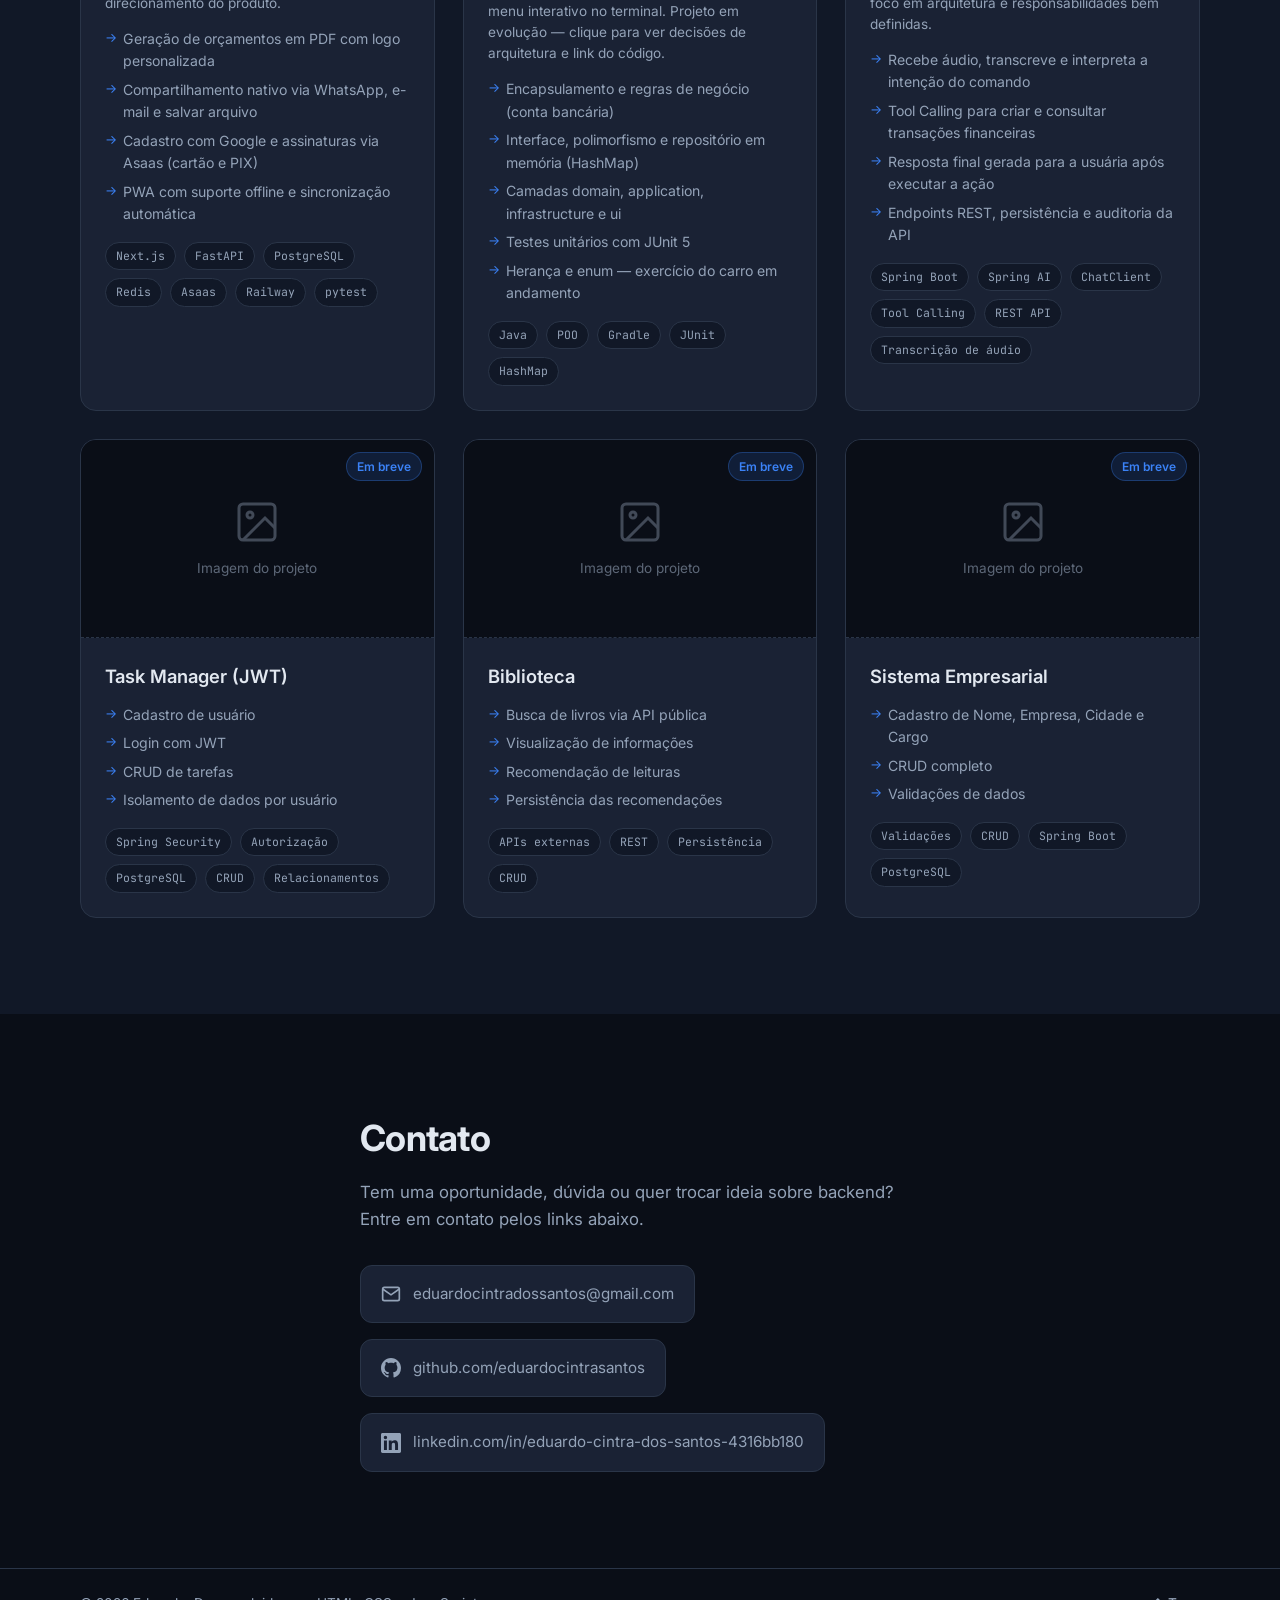
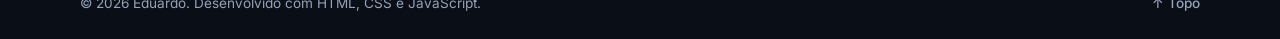
==== commit 8a13e12f: "Projeto poo" ====
--- a/index.html
+++ b/index.html
@@ -220,6 +220,39 @@
           </article>
 
           <article class="project-card">
+            <a href="bootcamp-santander-dio.html" class="project-card__link" aria-label="Exercícios Bootcamp Santander DIO — ver detalhes">
+              <div class="project-card__image">
+                <div class="project-card__placeholder project-card__placeholder--code">
+                  <svg viewBox="0 0 24 24" fill="none" stroke="currentColor" stroke-width="1.5" aria-hidden="true">
+                    <polyline points="16 18 22 12 16 6"/>
+                    <polyline points="8 6 2 12 8 18"/>
+                  </svg>
+                  <span>Java · POO · Terminal</span>
+                </div>
+                <span class="project-card__badge project-card__badge--study">Estudos</span>
+              </div>
+              <div class="project-card__body">
+                <h3 class="project-card__title">Exercícios Bootcamp Santander DIO</h3>
+                <p class="project-card__note">Exercícios práticos de POO em Java com menu interativo no terminal. Projeto em evolução — clique para ver decisões de arquitetura e link do código.</p>
+                <ul class="project-card__features">
+                  <li>Encapsulamento e regras de negócio (conta bancária)</li>
+                  <li>Interface, polimorfismo e repositório em memória (HashMap)</li>
+                  <li>Camadas domain, application, infrastructure e ui</li>
+                  <li>Testes unitários com JUnit 5</li>
+                  <li>Herança e enum — exercício do carro em andamento</li>
+                </ul>
+                <div class="project-card__tags">
+                  <span>Java</span>
+                  <span>POO</span>
+                  <span>Gradle</span>
+                  <span>JUnit</span>
+                  <span>HashMap</span>
+                </div>
+              </div>
+            </a>
+          </article>
+
+          <article class="project-card">
             <a href="#" class="project-card__link" aria-label="API de Orçamento com IA — em desenvolvimento">
               <div class="project-card__image">
                 <div class="project-card__placeholder">
--- a/assets/css/styles.css
+++ b/assets/css/styles.css
@@ -593,6 +593,18 @@
   border-color: transparent;
 }
 
+.project-card__badge--study {
+  background: rgba(16, 185, 129, 0.15);
+  color: #34d399;
+  border-color: rgba(16, 185, 129, 0.35);
+}
+
+.project-card__placeholder--code {
+  background:
+    linear-gradient(135deg, rgba(59, 130, 246, 0.08), rgba(16, 185, 129, 0.06)),
+    var(--color-bg);
+}
+
 .project-card__note {
   font-size: 0.85rem;
   color: var(--color-text-muted);
@@ -644,6 +656,186 @@
   border: 1px solid var(--color-border);
   border-radius: 20px;
   color: var(--color-text-muted);
+}
+
+.project-detail__hero {
+  padding-top: calc(var(--header-height) + 48px);
+}
+
+.project-detail__back {
+  display: inline-flex;
+  align-items: center;
+  gap: 6px;
+  color: var(--color-text-muted);
+  font-size: 0.9rem;
+  margin-bottom: 24px;
+  transition: color var(--transition);
+}
+
+.project-detail__back:hover {
+  color: var(--color-accent);
+}
+
+.project-detail__eyebrow {
+  font-family: var(--font-mono);
+  font-size: 0.8rem;
+  color: #34d399;
+  text-transform: uppercase;
+  letter-spacing: 0.06em;
+  margin-bottom: 12px;
+}
+
+.project-detail__title {
+  font-size: clamp(2rem, 5vw, 2.75rem);
+  font-weight: 700;
+  letter-spacing: -0.03em;
+  margin-bottom: 16px;
+  max-width: 720px;
+}
+
+.project-detail__intro {
+  color: var(--color-text-muted);
+  font-size: 1.08rem;
+  max-width: 720px;
+  margin-bottom: 28px;
+  line-height: 1.7;
+}
+
+.project-detail__actions {
+  display: flex;
+  flex-wrap: wrap;
+  gap: 12px;
+  margin-bottom: 28px;
+}
+
+.project-detail__tags {
+  display: flex;
+  flex-wrap: wrap;
+  gap: 8px;
+}
+
+.project-detail__tags span {
+  font-family: var(--font-mono);
+  font-size: 0.72rem;
+  padding: 4px 10px;
+  background: var(--color-surface);
+  border: 1px solid var(--color-border);
+  border-radius: 20px;
+  color: var(--color-text-muted);
+}
+
+.project-detail__section {
+  background: var(--color-bg-alt);
+  padding-top: 0;
+}
+
+.project-detail__grid {
+  display: grid;
+  gap: 24px;
+  max-width: 820px;
+}
+
+.project-detail__card {
+  background: var(--color-surface);
+  border: 1px solid var(--color-border);
+  border-radius: var(--radius-lg);
+  padding: 28px;
+}
+
+.project-detail__card h2 {
+  font-size: 1.25rem;
+  font-weight: 600;
+  margin-bottom: 14px;
+}
+
+.project-detail__card p {
+  color: var(--color-text-muted);
+  margin-bottom: 14px;
+  line-height: 1.65;
+}
+
+.project-detail__card p:last-child {
+  margin-bottom: 0;
+}
+
+.project-detail__list {
+  margin: 0 0 14px 0;
+  padding: 0;
+  list-style: none;
+}
+
+.project-detail__list li {
+  position: relative;
+  padding-left: 18px;
+  color: var(--color-text-muted);
+  margin-bottom: 8px;
+  font-size: 0.95rem;
+}
+
+.project-detail__list li::before {
+  content: '→';
+  position: absolute;
+  left: 0;
+  color: var(--color-accent);
+}
+
+.project-detail__decision {
+  padding-top: 18px;
+  margin-top: 18px;
+  border-top: 1px solid var(--color-border);
+}
+
+.project-detail__decision:first-of-type {
+  padding-top: 0;
+  margin-top: 0;
+  border-top: none;
+}
+
+.project-detail__decision h3 {
+  font-size: 1rem;
+  font-weight: 600;
+  margin-bottom: 10px;
+  color: var(--color-text);
+}
+
+.project-detail__code {
+  background: var(--color-bg);
+  border: 1px solid var(--color-border);
+  border-radius: var(--radius-md);
+  padding: 16px 18px;
+  overflow-x: auto;
+  margin: 14px 0;
+}
+
+.project-detail__code code {
+  font-family: var(--font-mono);
+  font-size: 0.82rem;
+  line-height: 1.6;
+  color: #cbd5e1;
+  white-space: pre;
+}
+
+.project-detail__run {
+  padding: 14px 16px;
+  background: rgba(59, 130, 246, 0.08);
+  border: 1px solid rgba(59, 130, 246, 0.2);
+  border-radius: var(--radius-md);
+  font-size: 0.92rem;
+}
+
+.project-detail__card--cta {
+  text-align: center;
+}
+
+.project-detail__card--cta .btn {
+  margin-top: 8px;
+}
+
+.project-detail__card code,
+.project-detail__run code {
+  font-family: var(--font-mono);
+  font-size: 0.85em;
+  color: #93c5fd;
 }
 
 .contact__content {
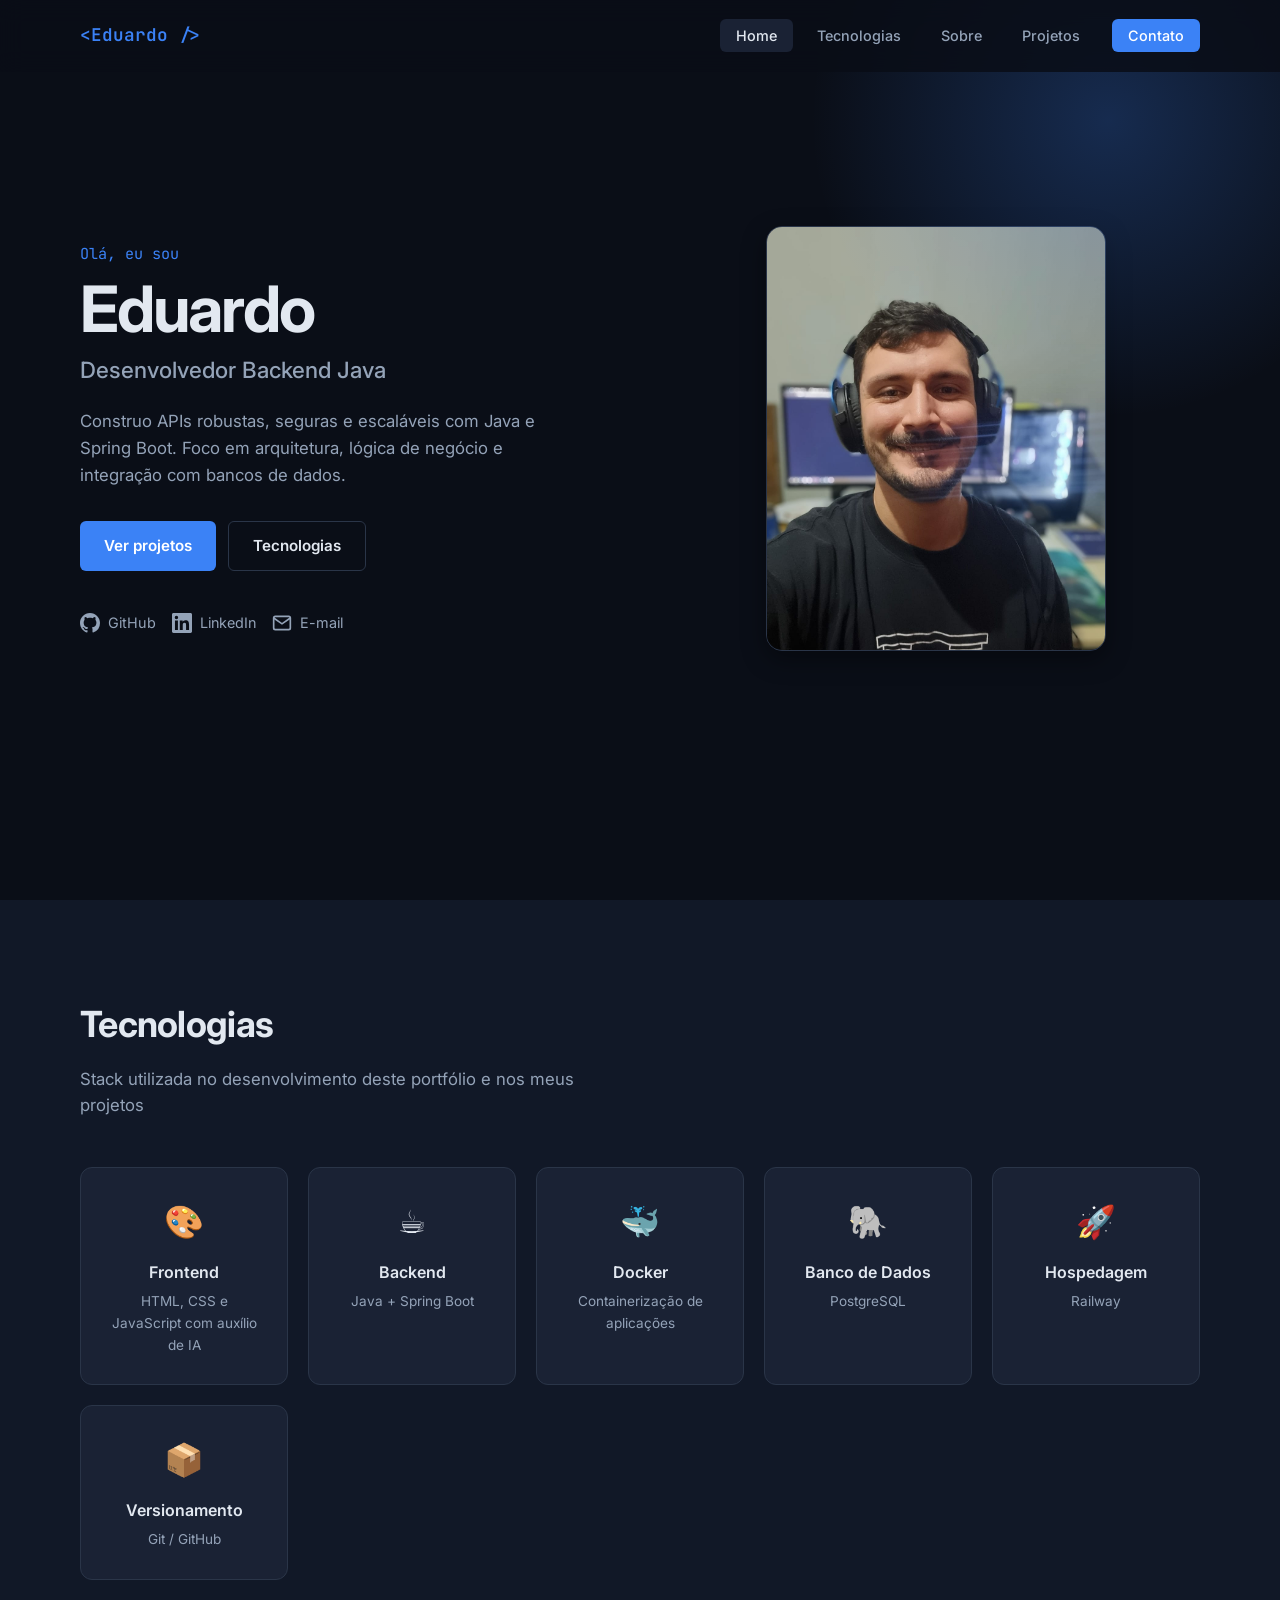
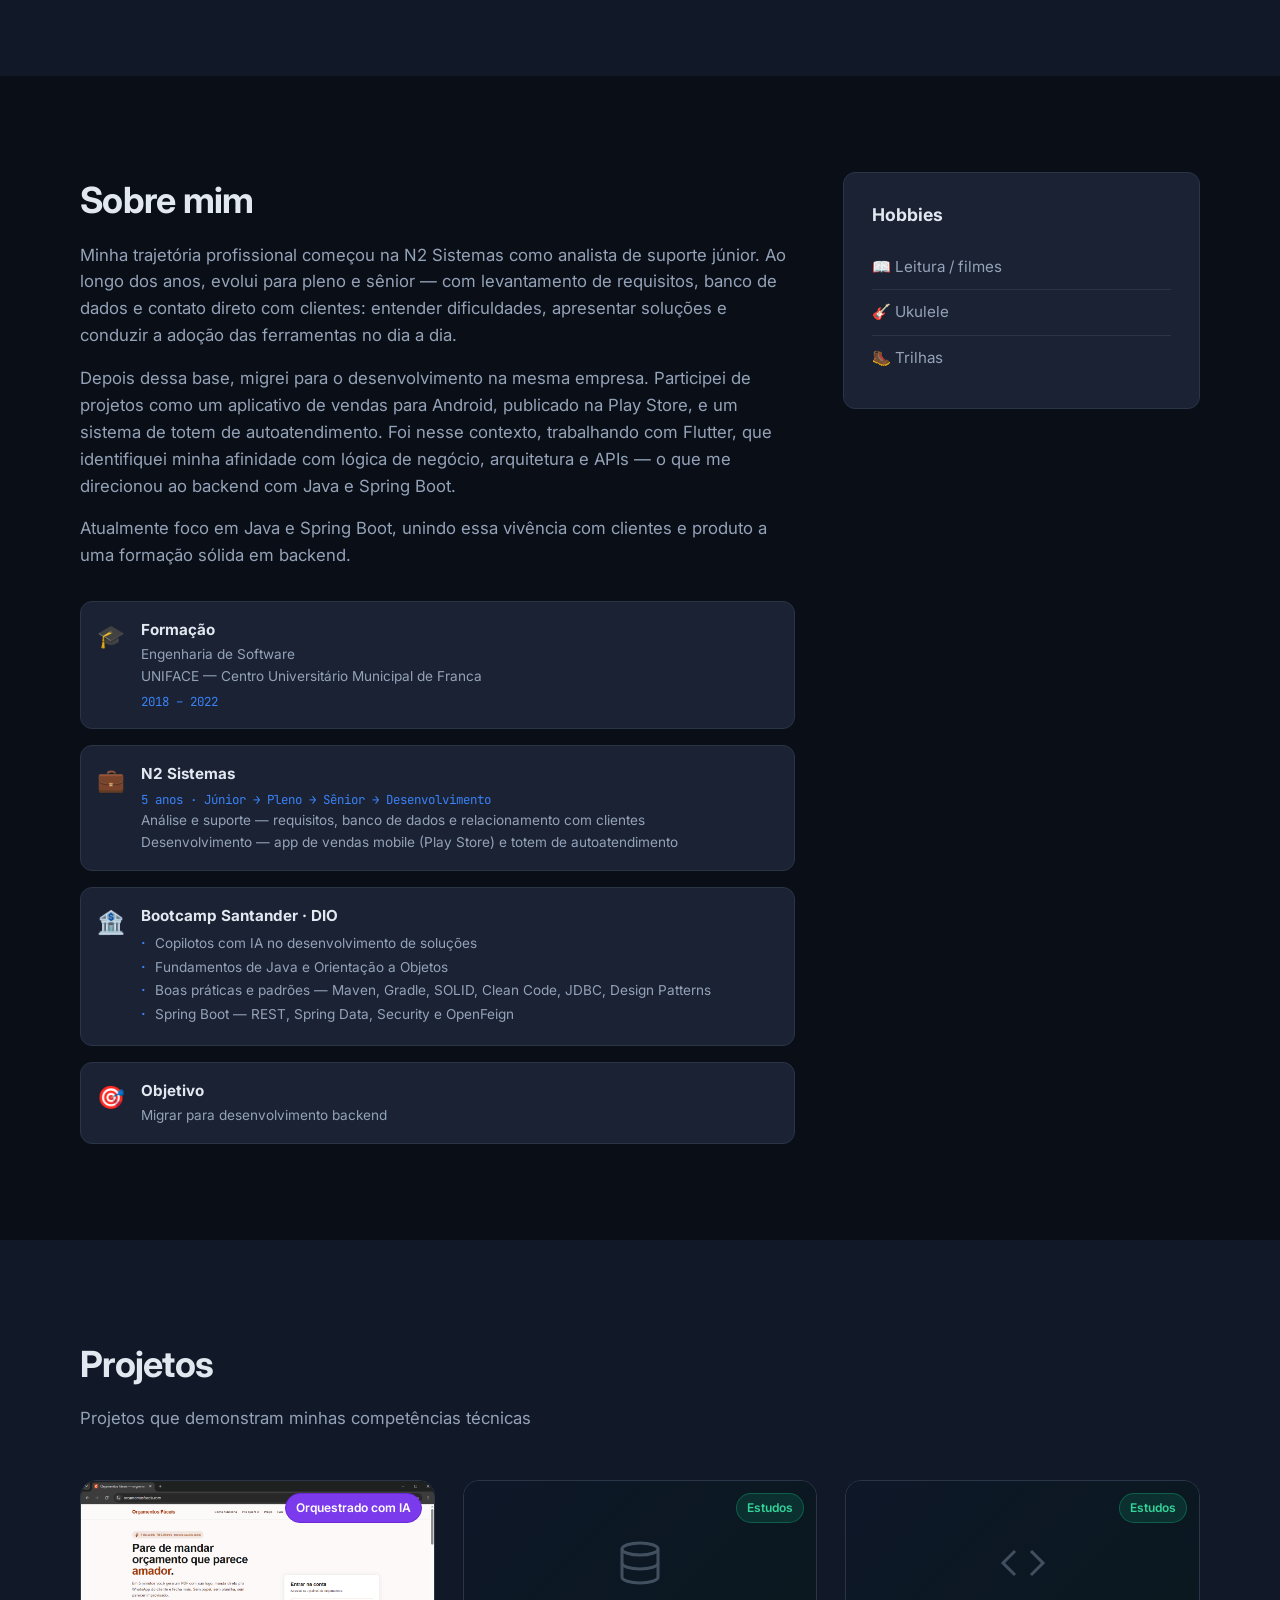
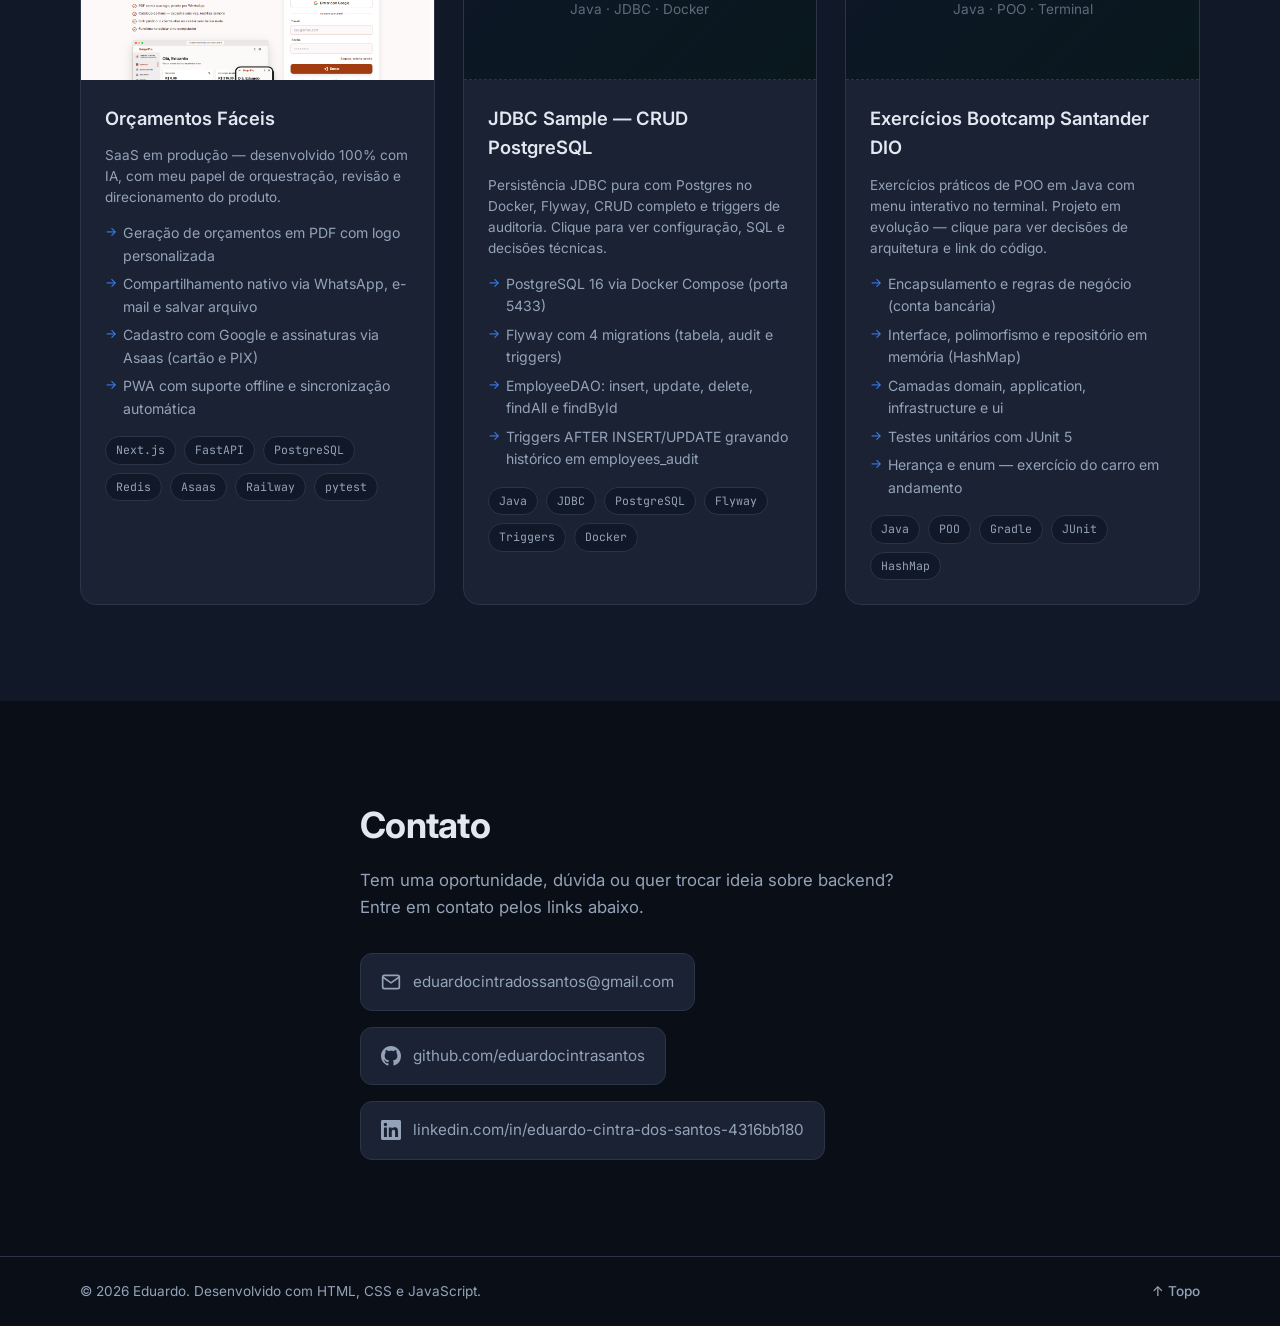
==== commit eeac19e6: "JDBC crud, postgres, docker, trigger" ====
--- a/index.html
+++ b/index.html
@@ -2,7 +2,7 @@
 <html lang="pt-BR">
 <head>
   <meta charset="UTF-8">
-  <meta name="viewport" content="width=device-width, initial-scale=1.0">
+  <meta name="viewport" content="width=device-width, initial-scale=1.0, viewport-fit=cover">
   <meta name="description" content="Portfólio de Eduardo — Desenvolvedor Backend Java com Spring Boot">
   <title>Eduardo | Backend Java Developer</title>
   <link rel="preconnect" href="https://fonts.googleapis.com">
@@ -88,6 +88,11 @@
             <span class="tech__icon">☕</span>
             <h3 class="tech__name">Backend</h3>
             <p class="tech__desc">Java + Spring Boot</p>
+          </article>
+          <article class="tech__card">
+            <span class="tech__icon">🐳</span>
+            <h3 class="tech__name">Docker</h3>
+            <p class="tech__desc">Containerização de aplicações</p>
           </article>
           <article class="tech__card">
             <span class="tech__icon">🐘</span>
@@ -220,6 +225,40 @@
           </article>
 
           <article class="project-card">
+            <a href="jdbc-sample.html" class="project-card__link" aria-label="JDBC Sample — ver detalhes">
+              <div class="project-card__image">
+                <div class="project-card__placeholder project-card__placeholder--code">
+                  <svg viewBox="0 0 24 24" fill="none" stroke="currentColor" stroke-width="1.5" aria-hidden="true">
+                    <ellipse cx="12" cy="5" rx="9" ry="3"/>
+                    <path d="M3 5v14c0 1.66 4.03 3 9 3s9-1.34 9-3V5"/>
+                    <path d="M3 12c0 1.66 4.03 3 9 3s9-1.34 9-3"/>
+                  </svg>
+                  <span>Java · JDBC · Docker</span>
+                </div>
+                <span class="project-card__badge project-card__badge--study">Estudos</span>
+              </div>
+              <div class="project-card__body">
+                <h3 class="project-card__title">JDBC Sample — CRUD PostgreSQL</h3>
+                <p class="project-card__note">Persistência JDBC pura com Postgres no Docker, Flyway, CRUD completo e triggers de auditoria. Clique para ver configuração, SQL e decisões técnicas.</p>
+                <ul class="project-card__features">
+                  <li>PostgreSQL 16 via Docker Compose (porta 5433)</li>
+                  <li>Flyway com 4 migrations (tabela, audit e triggers)</li>
+                  <li>EmployeeDAO: insert, update, delete, findAll e findById</li>
+                  <li>Triggers AFTER INSERT/UPDATE gravando histórico em employees_audit</li>
+                </ul>
+                <div class="project-card__tags">
+                  <span>Java</span>
+                  <span>JDBC</span>
+                  <span>PostgreSQL</span>
+                  <span>Flyway</span>
+                  <span>Triggers</span>
+                  <span>Docker</span>
+                </div>
+              </div>
+            </a>
+          </article>
+
+          <article class="project-card">
             <a href="bootcamp-santander-dio.html" class="project-card__link" aria-label="Exercícios Bootcamp Santander DIO — ver detalhes">
               <div class="project-card__image">
                 <div class="project-card__placeholder project-card__placeholder--code">
@@ -252,7 +291,7 @@
             </a>
           </article>
 
-          <article class="project-card">
+          <!--<article class="project-card">
             <a href="#" class="project-card__link" aria-label="API de Orçamento com IA — em desenvolvimento">
               <div class="project-card__image">
                 <div class="project-card__placeholder">
@@ -376,7 +415,7 @@
                 </div>
               </div>
             </a>
-          </article>
+          </article>-->
 
         </div>
       </div>
--- a/assets/css/styles.css
+++ b/assets/css/styles.css
@@ -21,6 +21,7 @@
   --shadow-glow: 0 0 40px var(--color-accent-glow);
 
   --header-height: 72px;
+  --safe-top: env(safe-area-inset-top, 0px);
   --transition: 0.25s ease;
 }
 
@@ -32,7 +33,8 @@
 
 html {
   scroll-behavior: smooth;
-  scroll-padding-top: var(--header-height);
+  scroll-padding-top: calc(var(--header-height) + var(--safe-top));
+  -webkit-text-size-adjust: 100%;
 }
 
 body {
@@ -41,6 +43,7 @@
   color: var(--color-text);
   line-height: 1.6;
   -webkit-font-smoothing: antialiased;
+  overflow-x: clip;
 }
 
 img, svg {
@@ -126,7 +129,8 @@
   top: 0;
   left: 0;
   width: 100%;
-  height: var(--header-height);
+  height: calc(var(--header-height) + var(--safe-top));
+  padding-top: var(--safe-top);
   background: rgba(10, 14, 23, 0.85);
   backdrop-filter: blur(12px);
   border-bottom: 1px solid transparent;
@@ -207,7 +211,7 @@
   min-height: 100vh;
   display: flex;
   align-items: center;
-  padding-top: var(--header-height);
+  padding-top: calc(var(--header-height) + var(--safe-top));
   position: relative;
   overflow: hidden;
 }
@@ -508,7 +512,7 @@
 
 .projects__grid {
   display: grid;
-  grid-template-columns: repeat(auto-fit, minmax(320px, 1fr));
+  grid-template-columns: repeat(auto-fit, minmax(min(100%, 320px), 1fr));
   gap: 28px;
 }
 
@@ -659,7 +663,7 @@
 }
 
 .project-detail__hero {
-  padding-top: calc(var(--header-height) + 48px);
+  padding-top: calc(var(--header-height) + var(--safe-top) + 48px);
 }
 
 .project-detail__back {
@@ -858,12 +862,14 @@
   display: inline-flex;
   align-items: center;
   gap: 12px;
+  min-width: 0;
   font-size: 0.95rem;
   color: var(--color-text-muted);
   padding: 16px 20px;
   background: var(--color-surface);
   border: 1px solid var(--color-border);
   border-radius: var(--radius-md);
+  overflow-wrap: anywhere;
   transition: color var(--transition), border-color var(--transition);
 }
 
@@ -901,6 +907,11 @@
 }
 
 @media (max-width: 900px) {
+  .hero {
+    min-height: auto;
+    padding-bottom: 48px;
+  }
+
   .hero__grid,
   .about__grid {
     grid-template-columns: 1fr;
@@ -911,30 +922,46 @@
     order: -1;
   }
 
+  .hero__photo {
+    max-width: min(260px, 68vw);
+  }
+
   .about__card {
     position: static;
   }
 }
 
 @media (max-width: 768px) {
+  .container {
+    width: min(1120px, calc(100% - 24px));
+  }
+
   .section {
     padding-block: 72px;
   }
 
+  .section__subtitle {
+    margin-bottom: 32px;
+  }
+
   .nav__toggle {
     display: flex;
   }
 
   .nav__menu {
     position: fixed;
-    top: var(--header-height);
+    top: calc(var(--header-height) + var(--safe-top));
     left: 0;
     width: 100%;
+    z-index: 99;
     flex-direction: column;
     background: var(--color-bg-alt);
     border-bottom: 1px solid var(--color-border);
     padding: 16px;
+    padding-bottom: max(16px, env(safe-area-inset-bottom));
     gap: 4px;
+    max-height: calc(100dvh - var(--header-height) - var(--safe-top));
+    overflow-y: auto;
     transform: translateY(-120%);
     opacity: 0;
     pointer-events: none;
@@ -969,15 +996,75 @@
   .nav__toggle.open span:nth-child(3) {
     transform: rotate(-45deg) translate(5px, -5px);
   }
+
+  .projects__grid {
+    gap: 20px;
+  }
+
+  .project-card__body {
+    padding: 20px;
+  }
+
+  .project-detail__hero {
+    padding-top: calc(var(--header-height) + var(--safe-top) + 32px);
+  }
+
+  .project-detail__card {
+    padding: 22px;
+  }
 }
 
 @media (max-width: 480px) {
+  .section {
+    padding-block: 56px;
+  }
+
+  .hero__title {
+    font-size: clamp(2rem, 10vw, 2.75rem);
+  }
+
+  .hero__description {
+    font-size: 1rem;
+  }
+
   .hero__actions {
     flex-direction: column;
   }
 
   .hero__actions .btn {
     width: 100%;
+  }
+
+  .hero__social {
+    flex-direction: column;
+    align-items: flex-start;
+    gap: 12px;
+  }
+
+  .tech__card {
+    padding: 22px 18px;
+  }
+
+  .highlight {
+    padding: 14px;
+    gap: 12px;
+  }
+
+  .project-detail__actions {
+    flex-direction: column;
+  }
+
+  .project-detail__actions .btn {
+    width: 100%;
+  }
+
+  .project-detail__card {
+    padding: 18px;
+  }
+
+  .contact__link {
+    padding: 14px 16px;
+    font-size: 0.9rem;
   }
 
   .footer__inner {
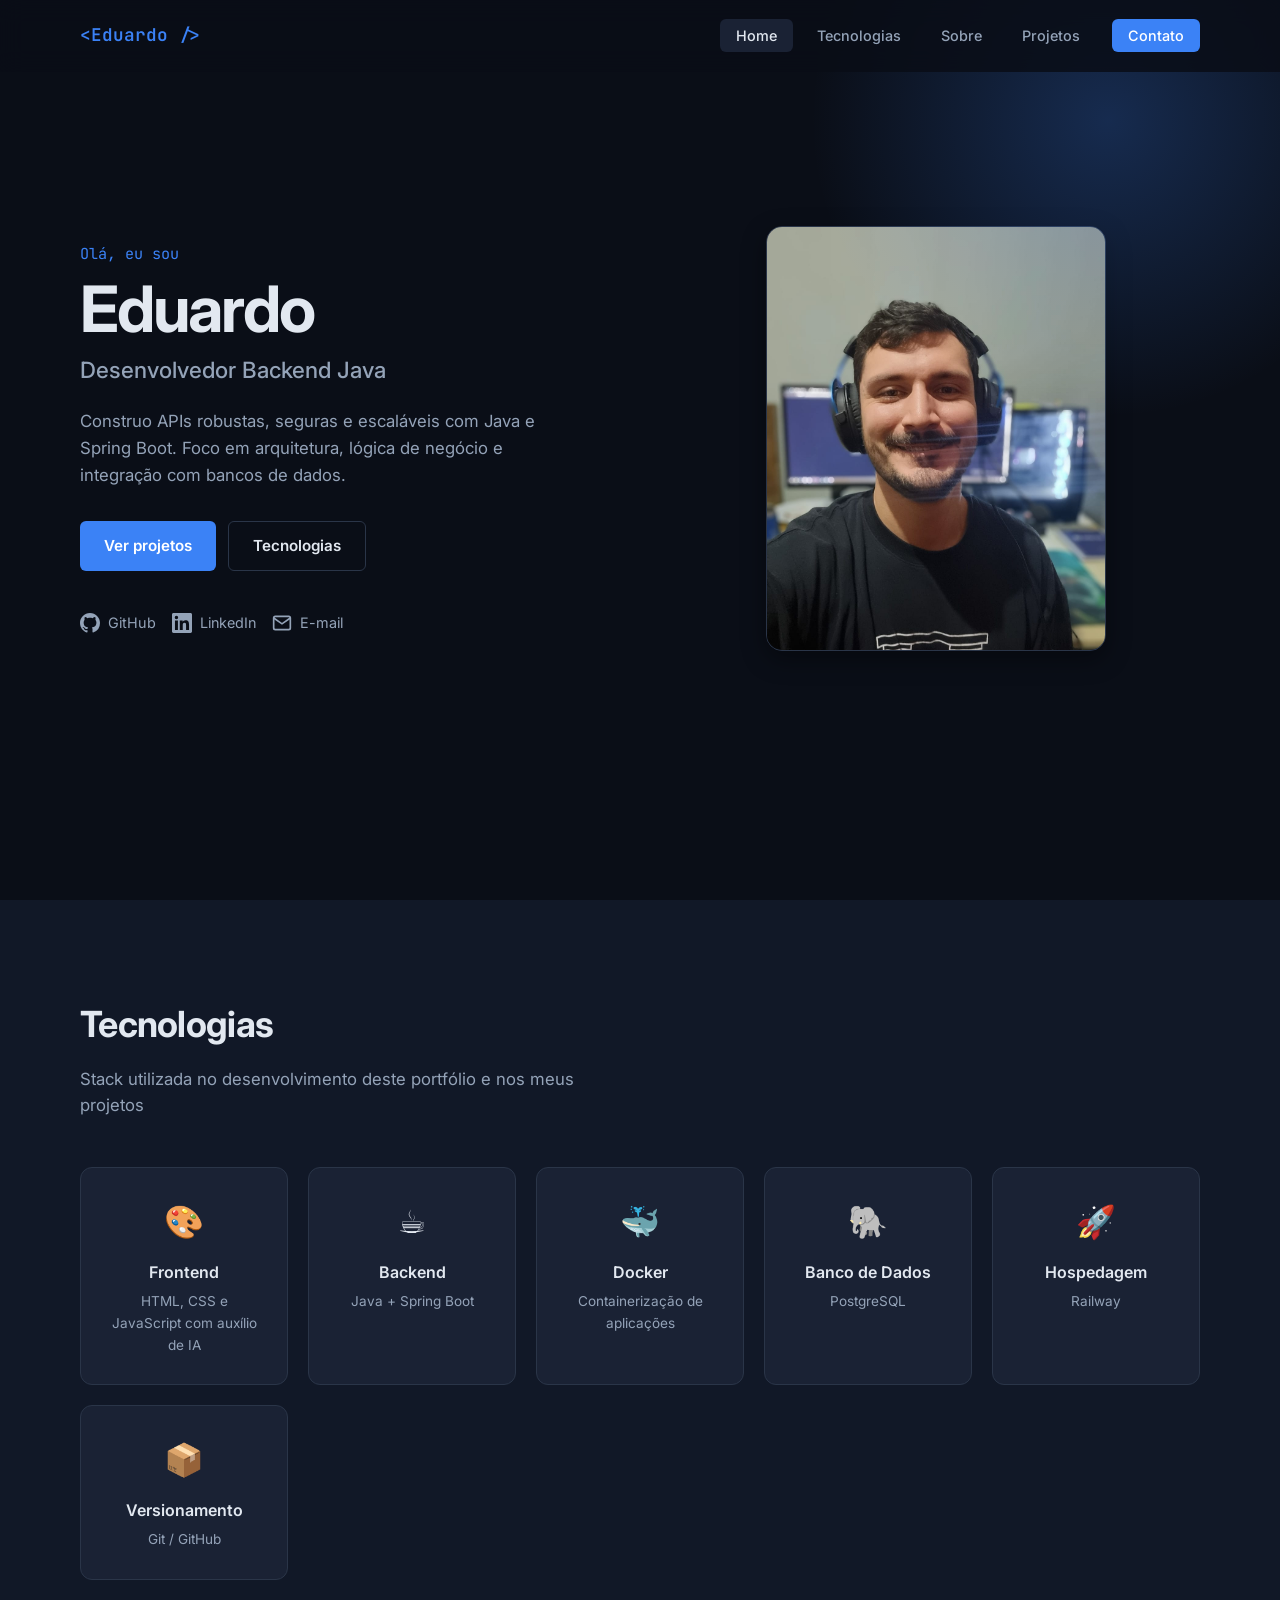
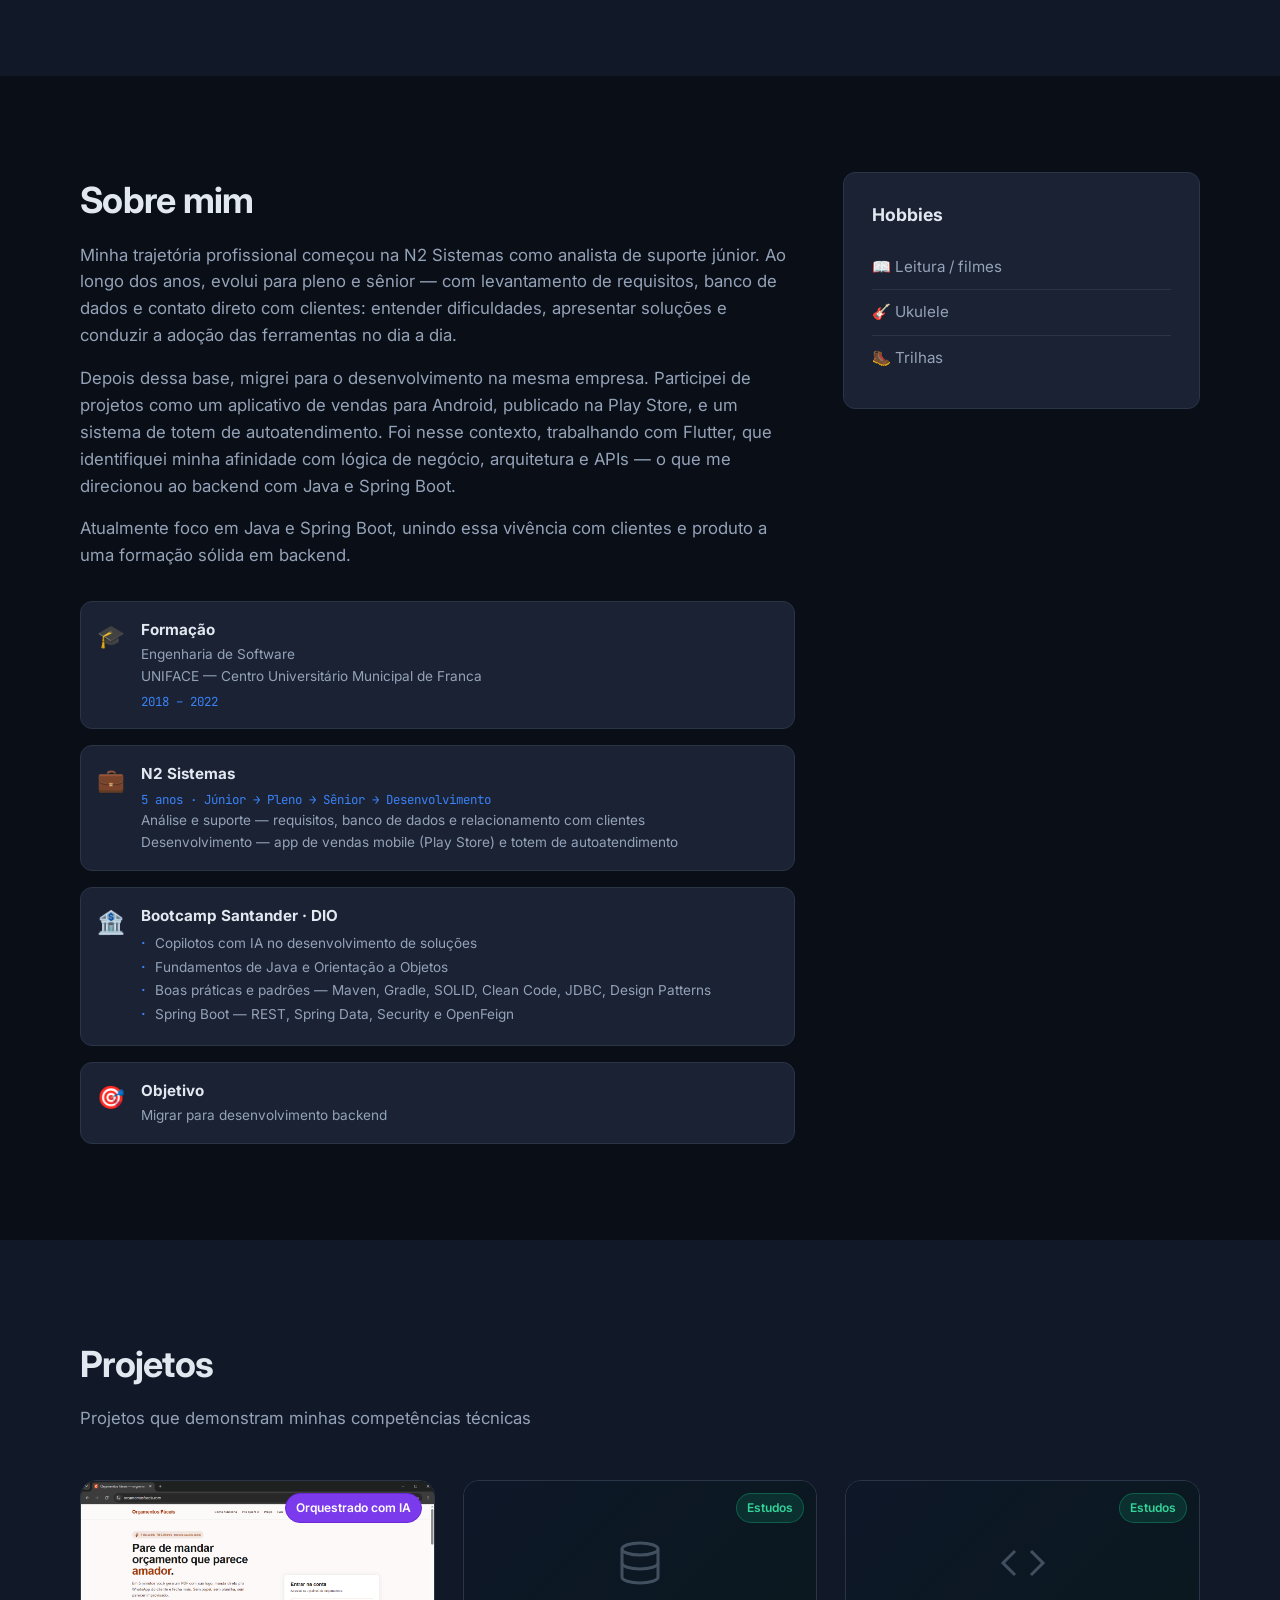
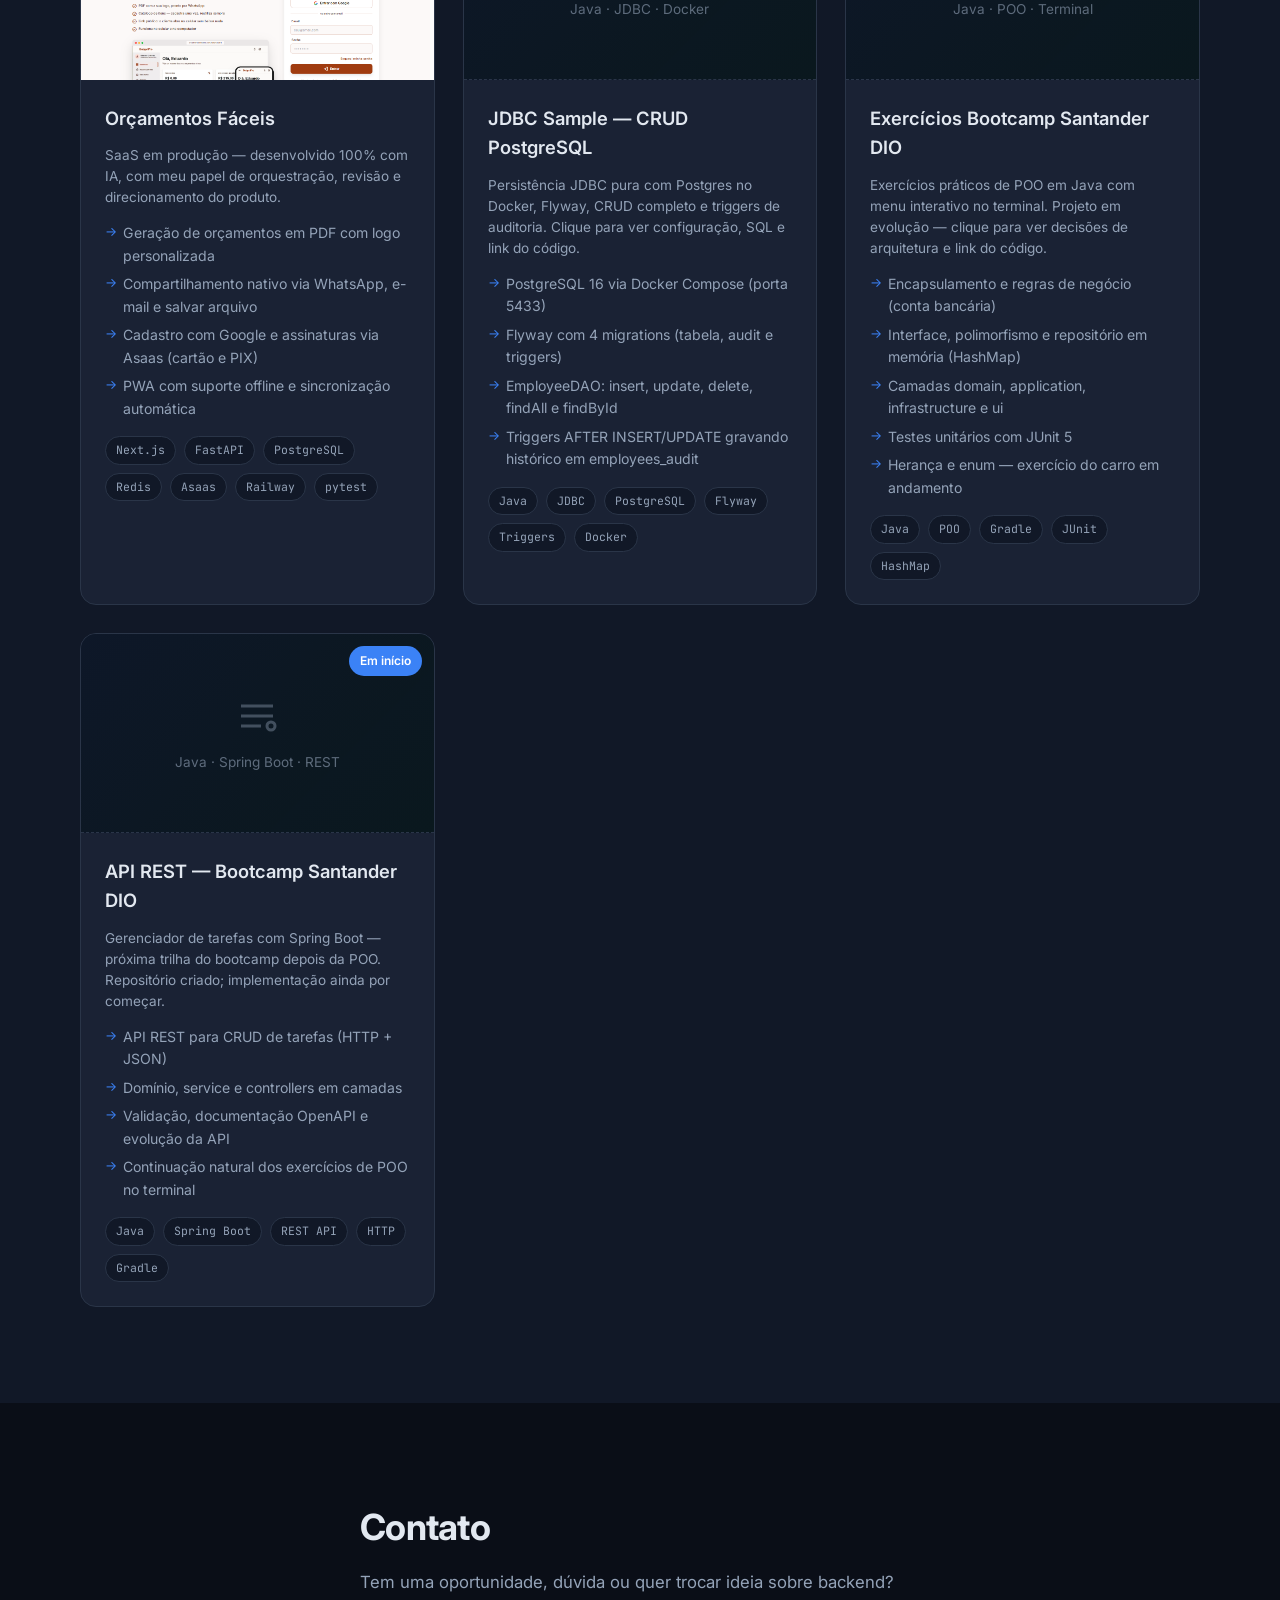
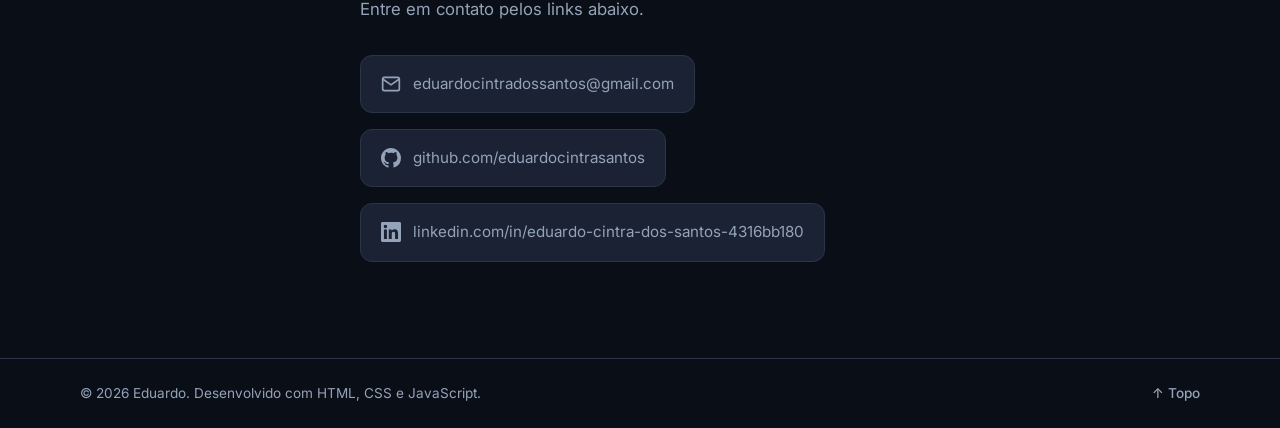
==== commit 2c7714e4: "Spring boot" ====
--- a/index.html
+++ b/index.html
@@ -239,7 +239,7 @@
               </div>
               <div class="project-card__body">
                 <h3 class="project-card__title">JDBC Sample — CRUD PostgreSQL</h3>
-                <p class="project-card__note">Persistência JDBC pura com Postgres no Docker, Flyway, CRUD completo e triggers de auditoria. Clique para ver configuração, SQL e decisões técnicas.</p>
+                <p class="project-card__note">Persistência JDBC pura com Postgres no Docker, Flyway, CRUD completo e triggers de auditoria. Clique para ver configuração, SQL e link do código.</p>
                 <ul class="project-card__features">
                   <li>PostgreSQL 16 via Docker Compose (porta 5433)</li>
                   <li>Flyway com 4 migrations (tabela, audit e triggers)</li>
@@ -286,6 +286,38 @@
                   <span>Gradle</span>
                   <span>JUnit</span>
                   <span>HashMap</span>
+                </div>
+              </div>
+            </a>
+          </article>
+
+          <article class="project-card">
+            <a href="api-rest-java-bootcamp-santander.html" class="project-card__link" aria-label="API REST Bootcamp Santander DIO — ver detalhes">
+              <div class="project-card__image">
+                <div class="project-card__placeholder project-card__placeholder--code">
+                  <svg viewBox="0 0 24 24" fill="none" stroke="currentColor" stroke-width="1.5" aria-hidden="true">
+                    <path d="M4 7h16M4 12h16M4 17h10"/>
+                    <circle cx="19" cy="17" r="2"/>
+                  </svg>
+                  <span>Java · Spring Boot · REST</span>
+                </div>
+                <span class="project-card__badge project-card__badge--next">Em início</span>
+              </div>
+              <div class="project-card__body">
+                <h3 class="project-card__title">API REST — Bootcamp Santander DIO</h3>
+                <p class="project-card__note">Gerenciador de tarefas com Spring Boot — próxima trilha do bootcamp depois da POO. Repositório criado; implementação ainda por começar.</p>
+                <ul class="project-card__features">
+                  <li>API REST para CRUD de tarefas (HTTP + JSON)</li>
+                  <li>Domínio, service e controllers em camadas</li>
+                  <li>Validação, documentação OpenAPI e evolução da API</li>
+                  <li>Continuação natural dos exercícios de POO no terminal</li>
+                </ul>
+                <div class="project-card__tags">
+                  <span>Java</span>
+                  <span>Spring Boot</span>
+                  <span>REST API</span>
+                  <span>HTTP</span>
+                  <span>Gradle</span>
                 </div>
               </div>
             </a>
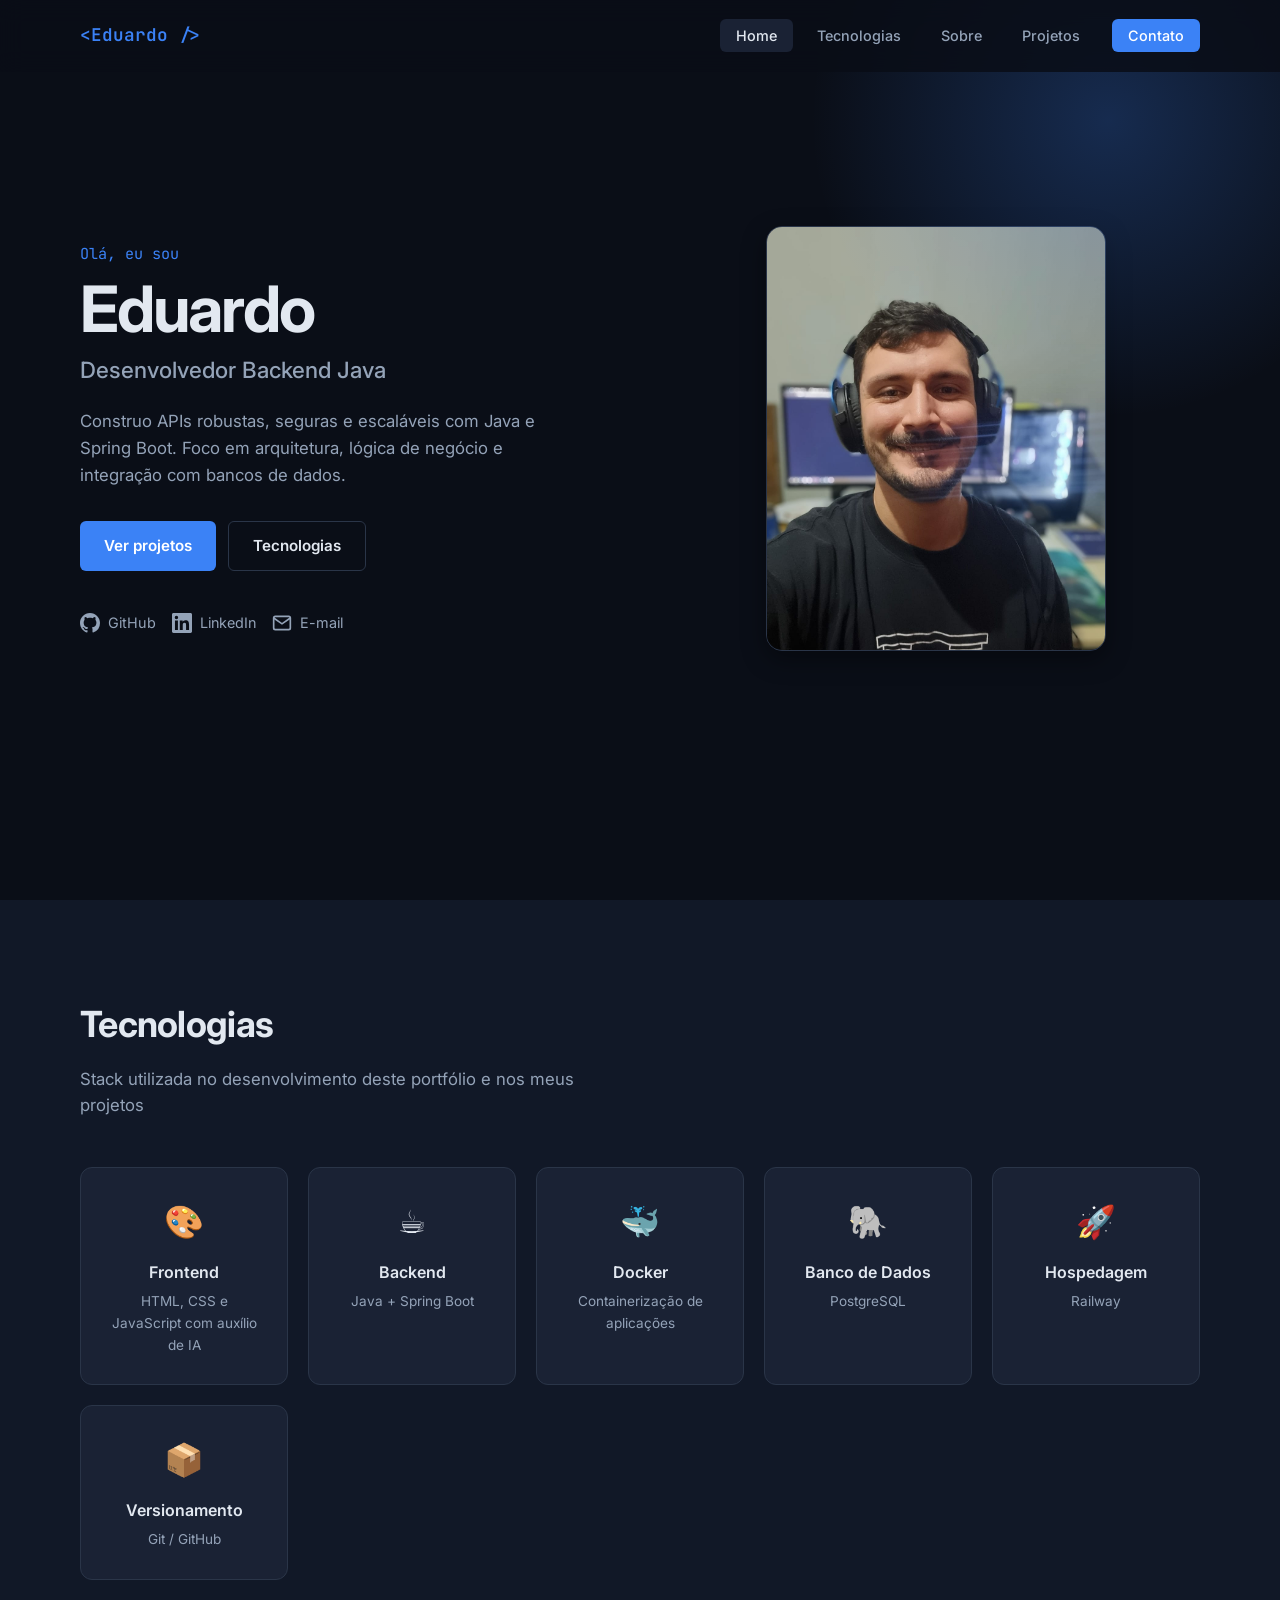
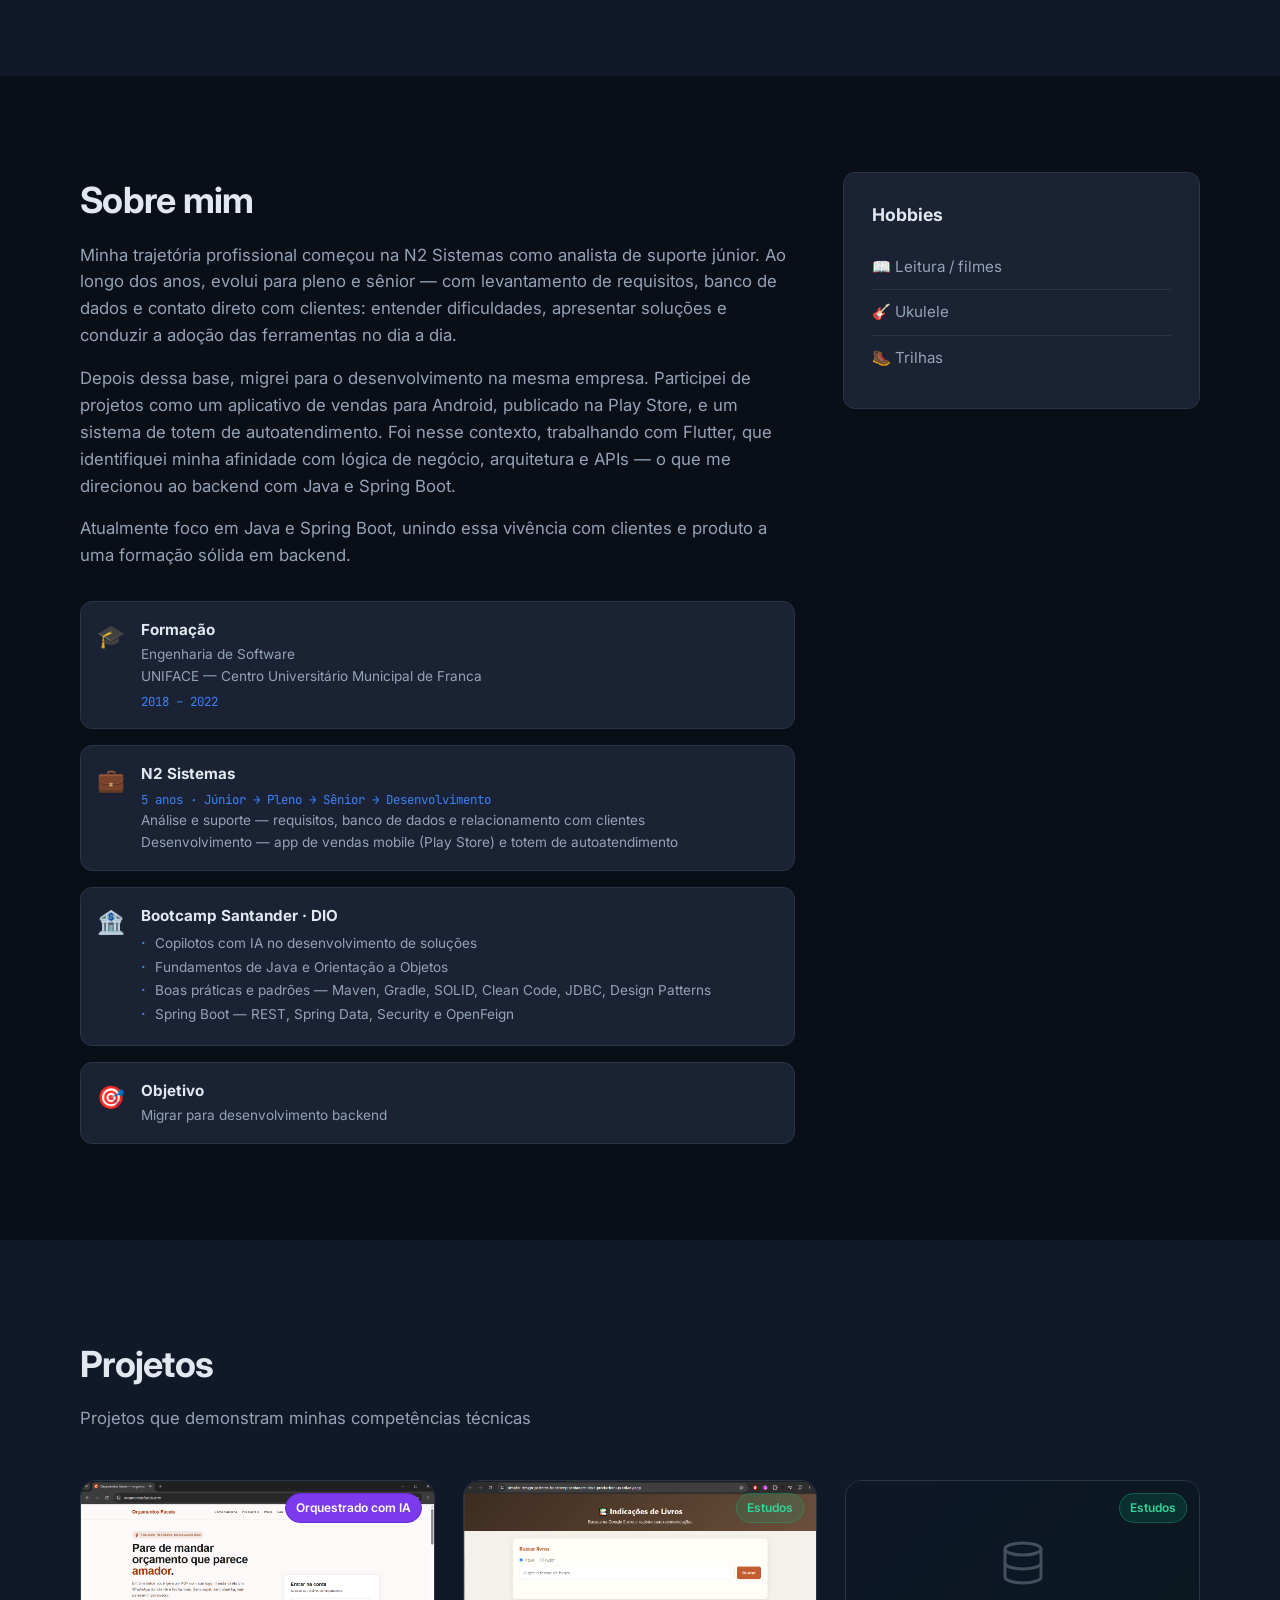
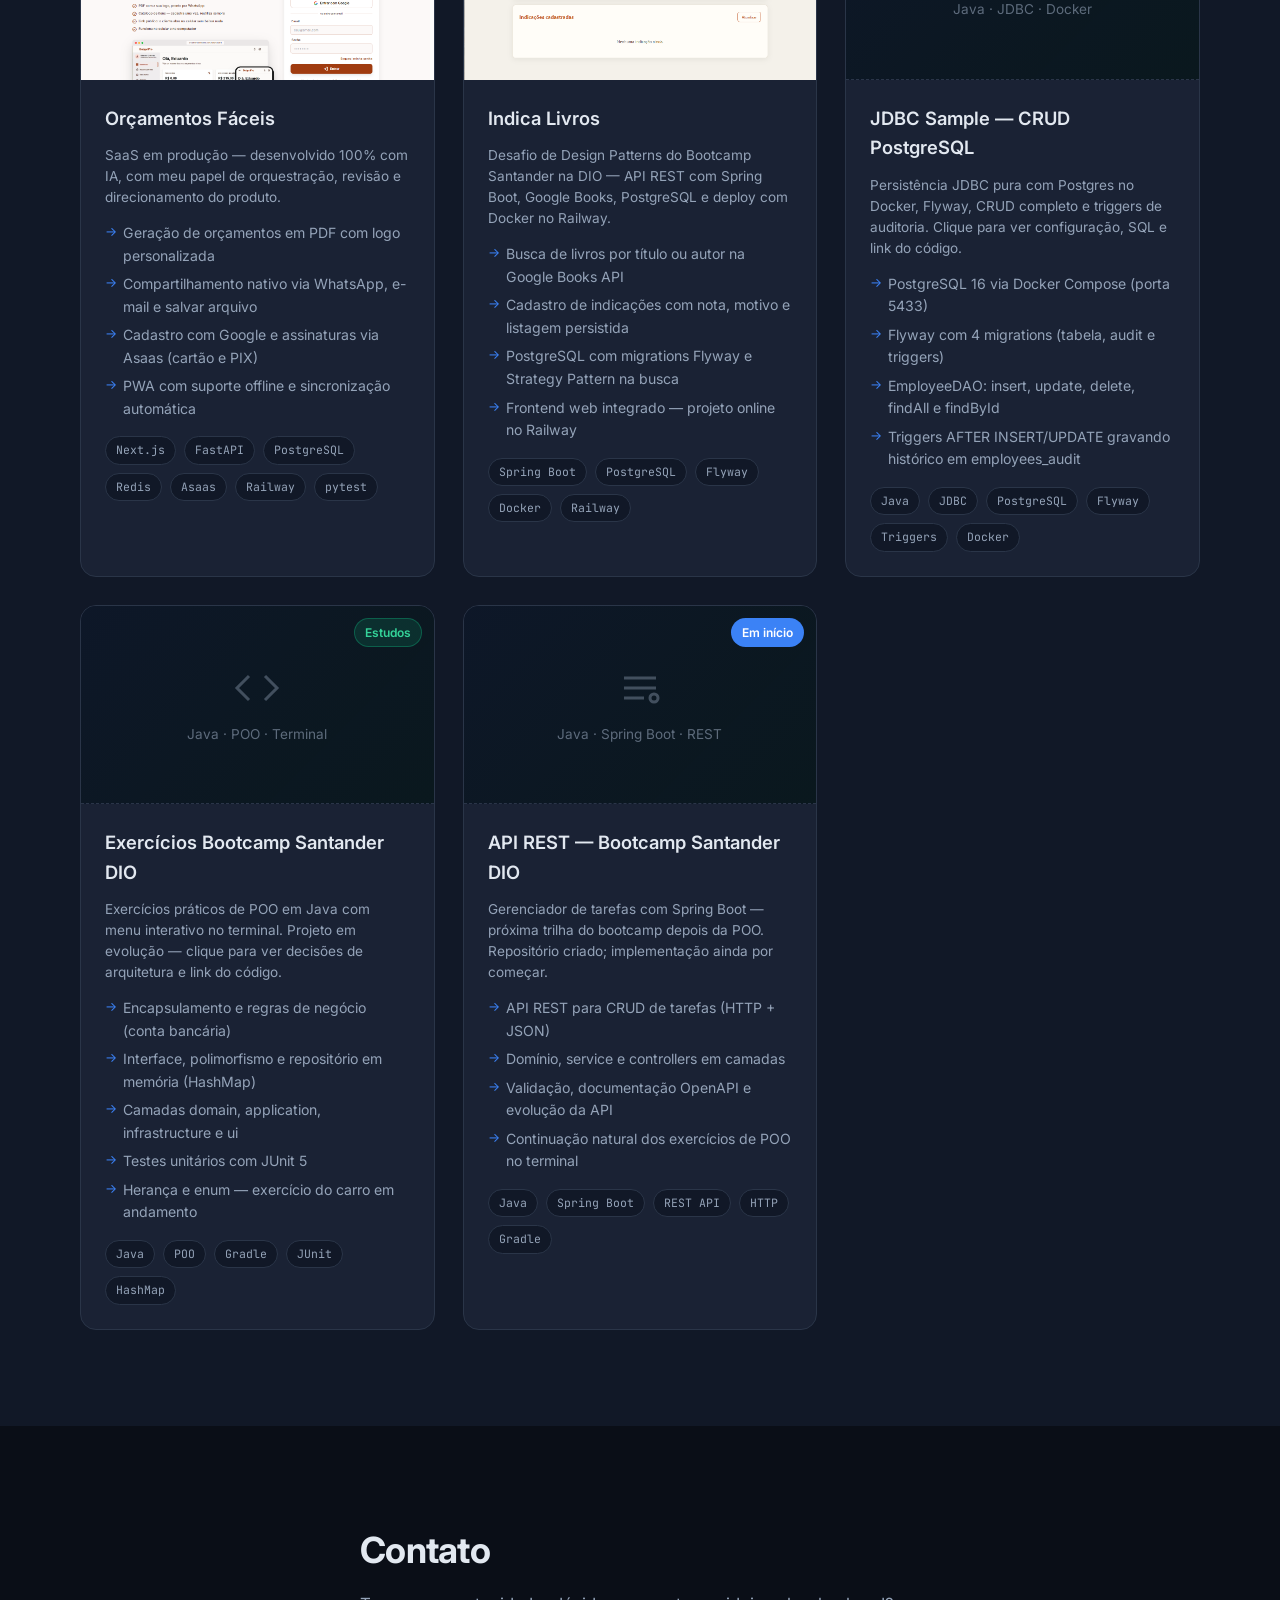
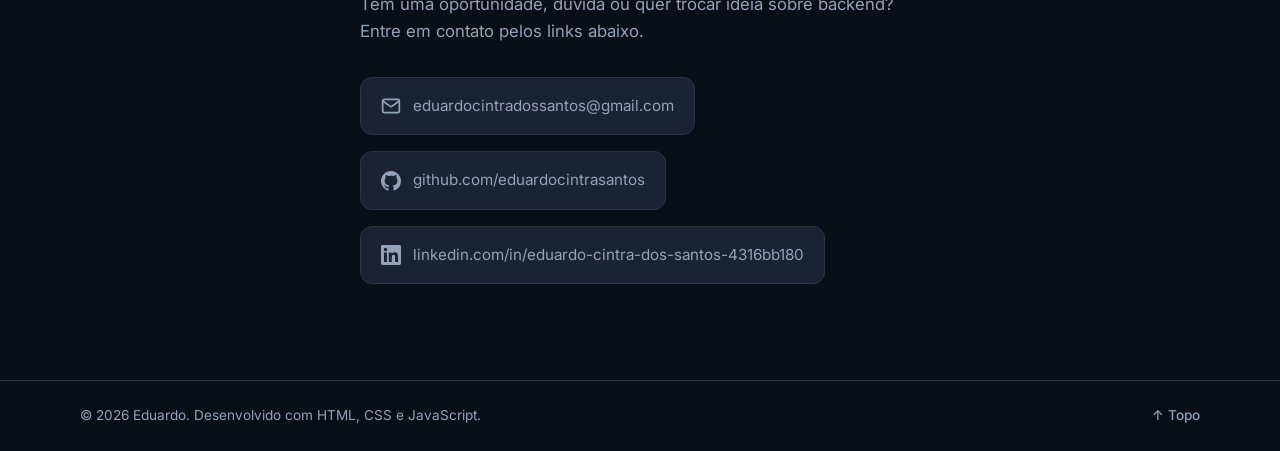
==== commit accd0a5b: "Desafio indica livros" ====
--- a/index.html
+++ b/index.html
@@ -225,6 +225,32 @@
           </article>
 
           <article class="project-card">
+            <a href="indica-livros.html" class="project-card__link" aria-label="Indica Livros — ver detalhes">
+              <div class="project-card__image">
+                <img src="img/indica%20livros.png" alt="Captura de tela do projeto Indica Livros" class="project-card__img" loading="lazy">
+                <span class="project-card__badge project-card__badge--study">Estudos</span>
+              </div>
+              <div class="project-card__body">
+                <h3 class="project-card__title">Indica Livros</h3>
+                <p class="project-card__note">Desafio de Design Patterns do Bootcamp Santander na DIO — API REST com Spring Boot, Google Books, PostgreSQL e deploy com Docker no Railway.</p>
+                <ul class="project-card__features">
+                  <li>Busca de livros por título ou autor na Google Books API</li>
+                  <li>Cadastro de indicações com nota, motivo e listagem persistida</li>
+                  <li>PostgreSQL com migrations Flyway e Strategy Pattern na busca</li>
+                  <li>Frontend web integrado — projeto online no Railway</li>
+                </ul>
+                <div class="project-card__tags">
+                  <span>Spring Boot</span>
+                  <span>PostgreSQL</span>
+                  <span>Flyway</span>
+                  <span>Docker</span>
+                  <span>Railway</span>
+                </div>
+              </div>
+            </a>
+          </article>
+
+          <article class="project-card">
             <a href="jdbc-sample.html" class="project-card__link" aria-label="JDBC Sample — ver detalhes">
               <div class="project-card__image">
                 <div class="project-card__placeholder project-card__placeholder--code">
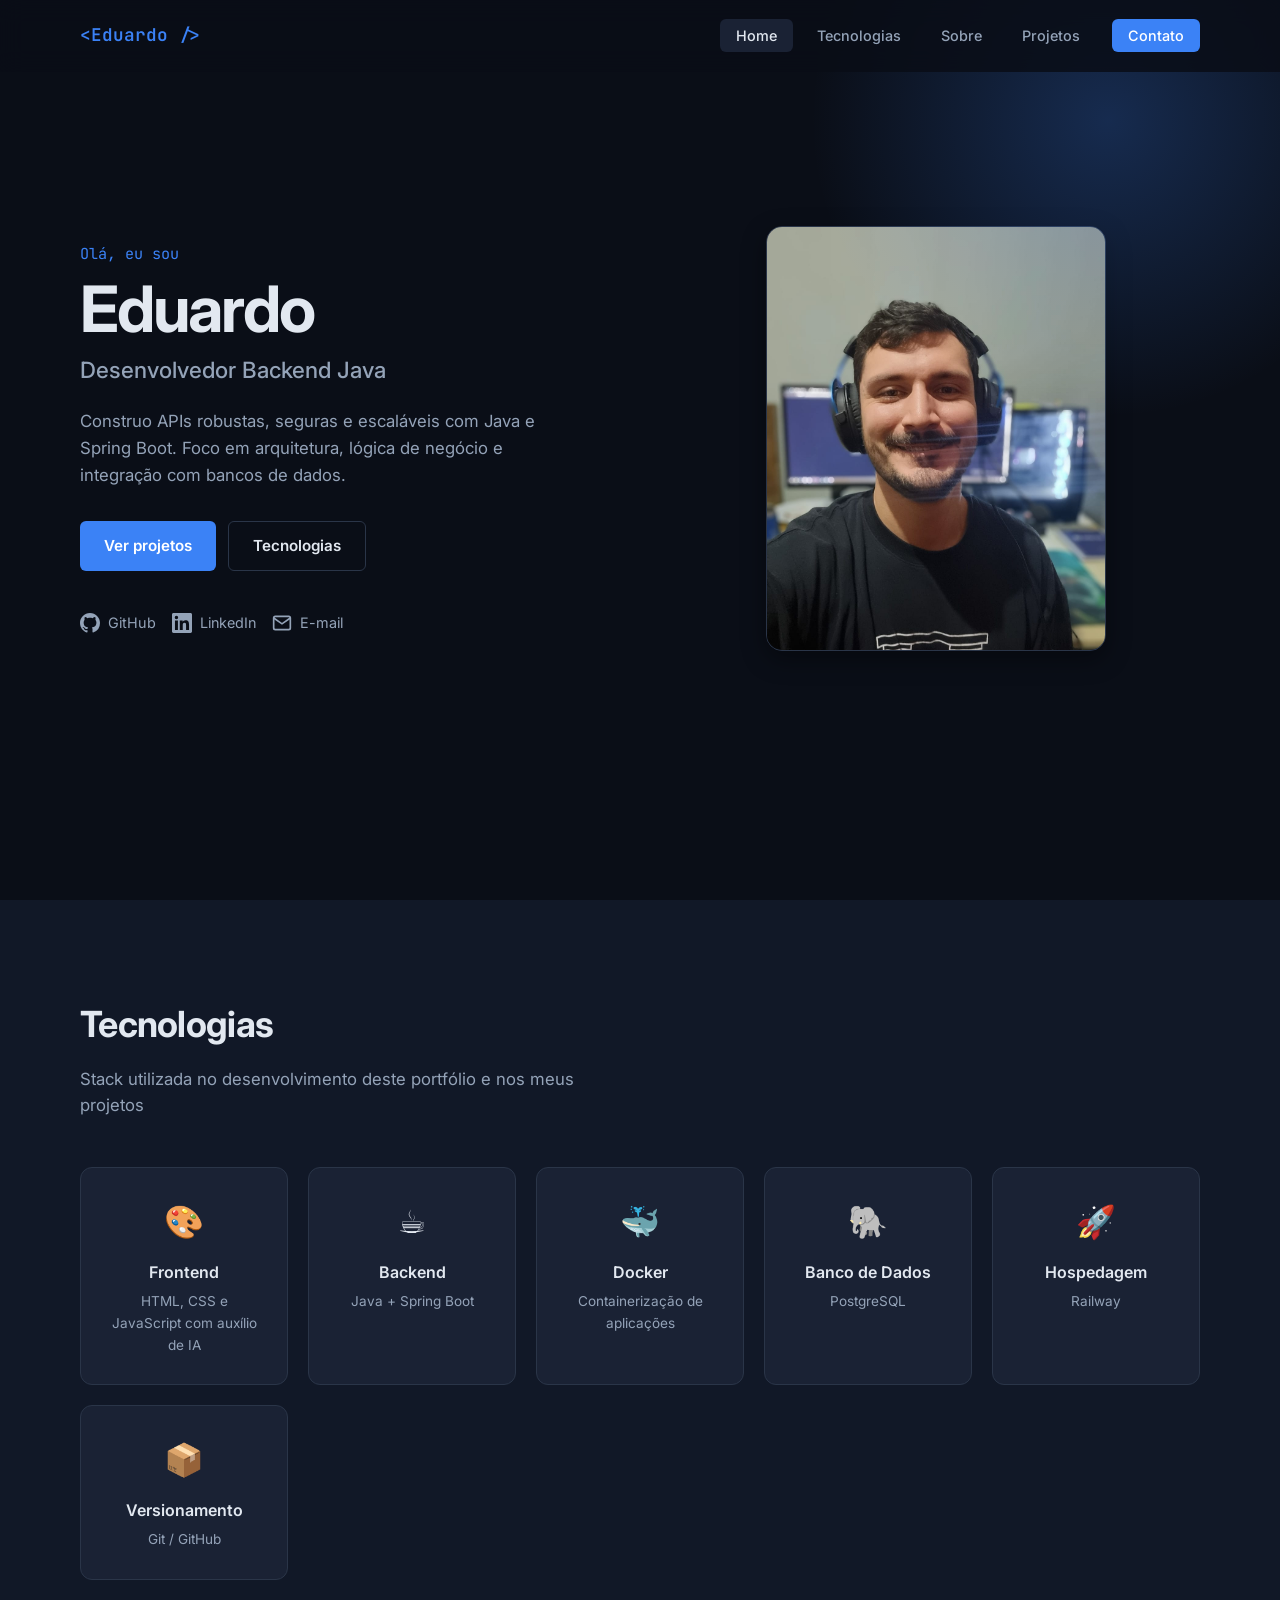
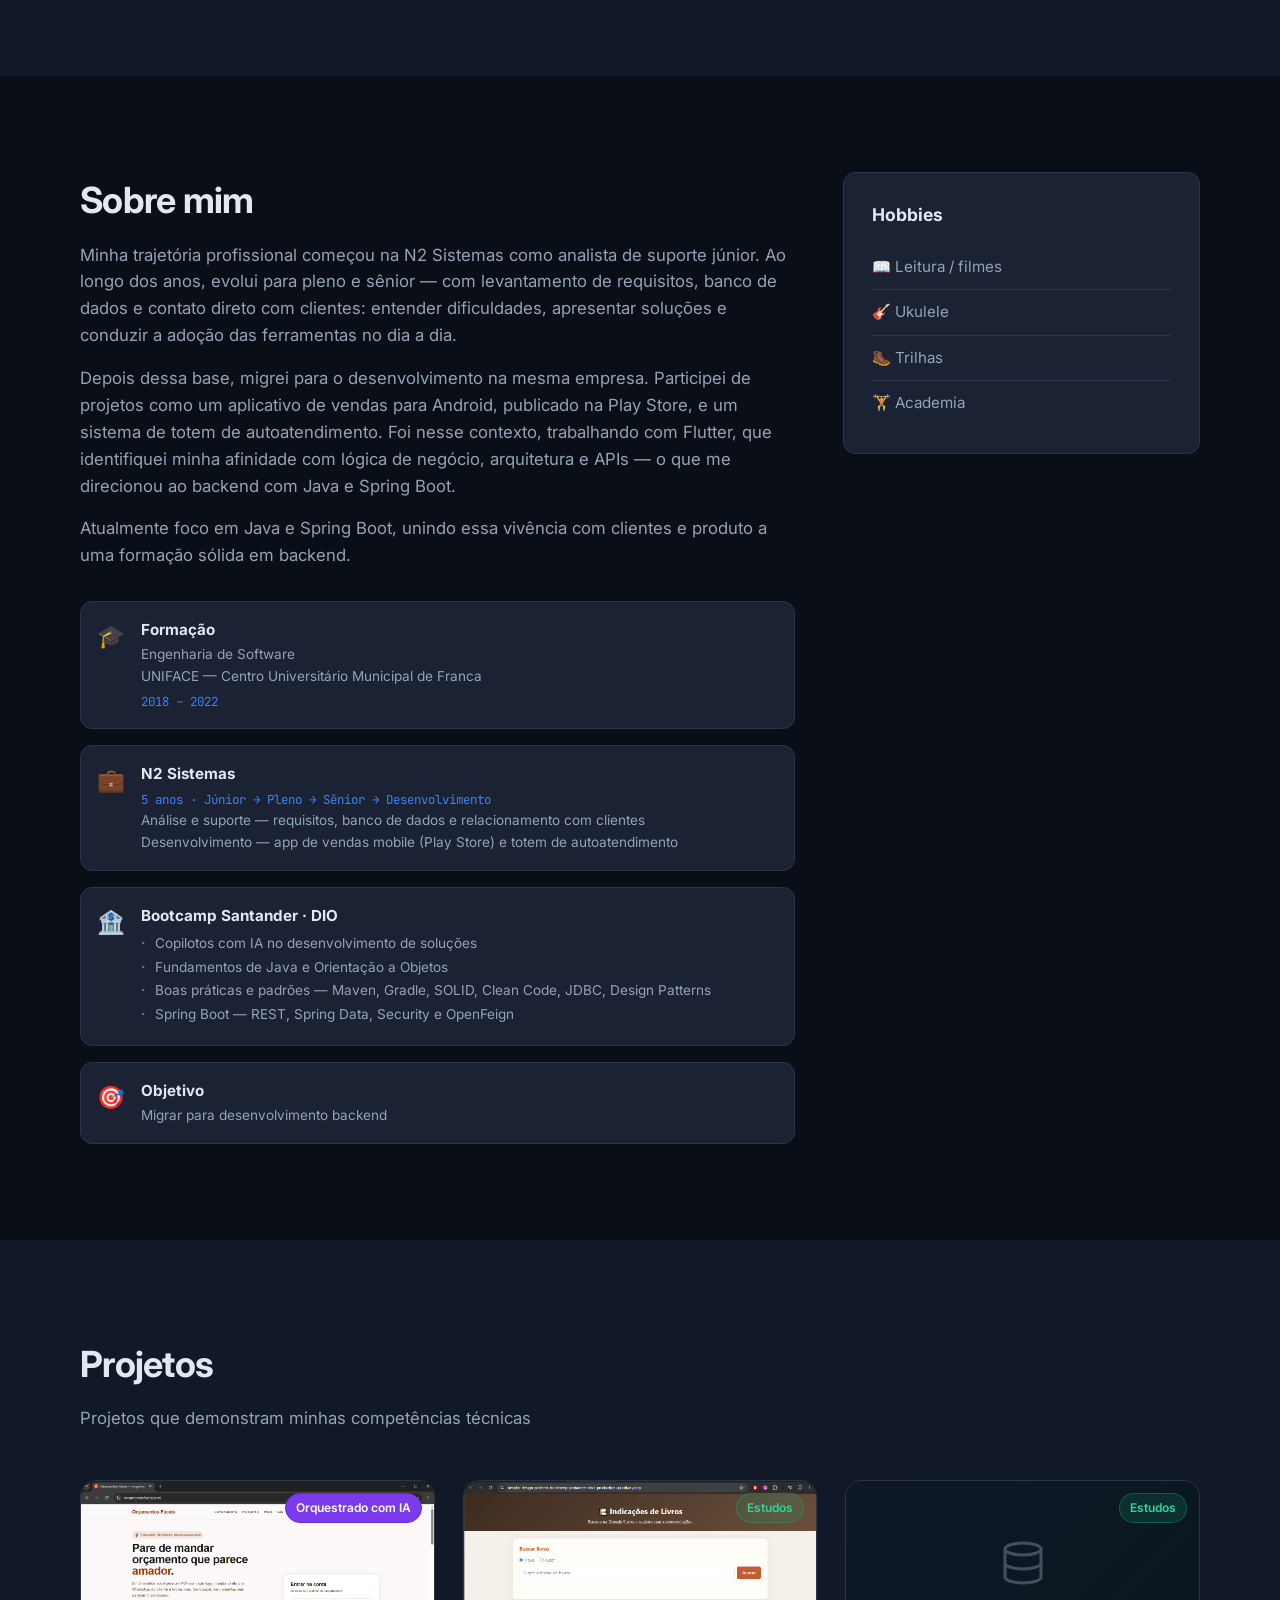
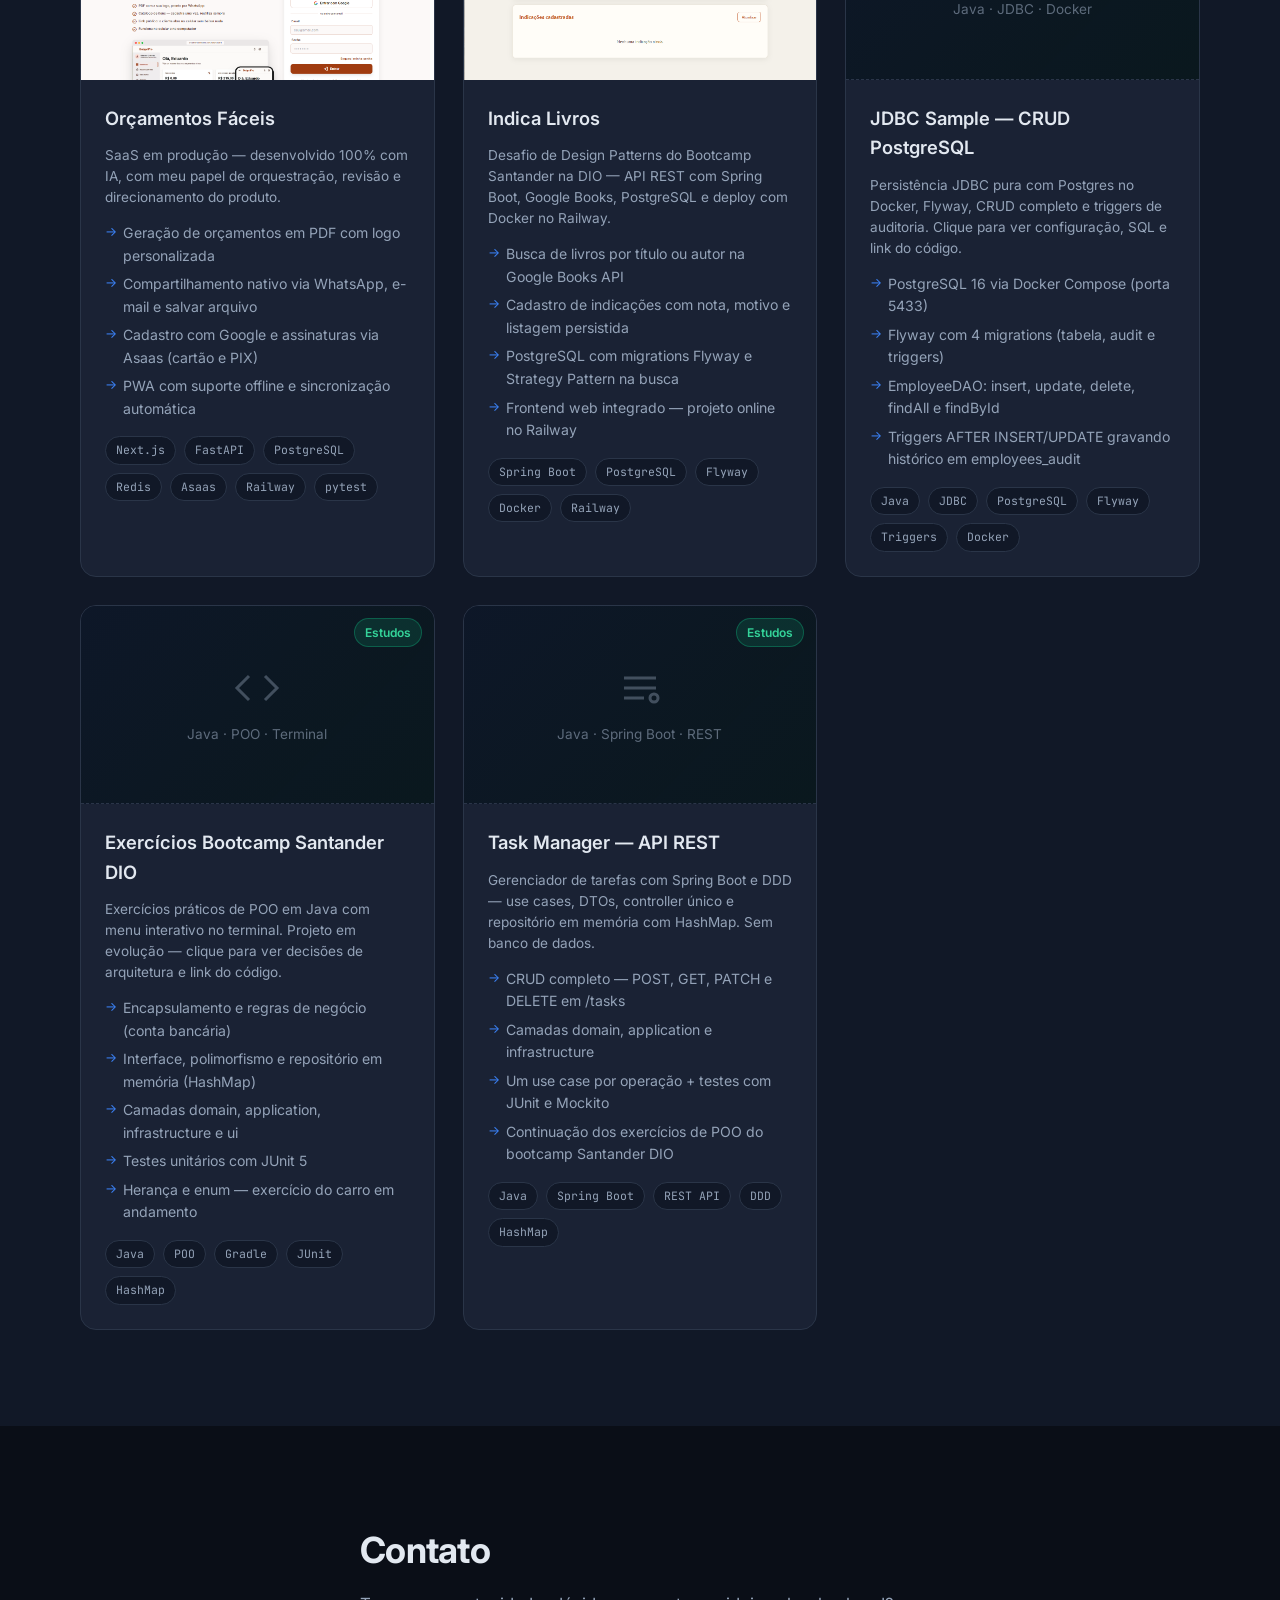
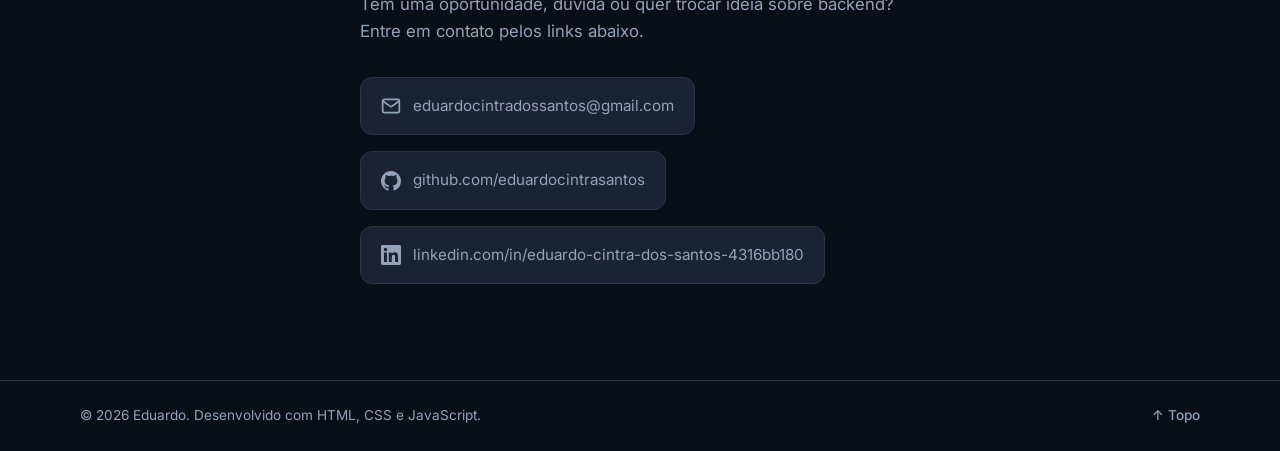
==== commit 247c973a: "Projeto Tasks" ====
--- a/index.html
+++ b/index.html
@@ -183,6 +183,7 @@
               <li>📖 Leitura / filmes</li>
               <li>🎸 Ukulele</li>
               <li>🥾 Trilhas</li>
+              <li>🏋️ Academia</li>
             </ul>
           </div>
         </aside>
@@ -318,7 +319,7 @@
           </article>
 
           <article class="project-card">
-            <a href="api-rest-java-bootcamp-santander.html" class="project-card__link" aria-label="API REST Bootcamp Santander DIO — ver detalhes">
+            <a href="api-rest-java-bootcamp-santander.html" class="project-card__link" aria-label="Task Manager — API REST Bootcamp Santander DIO — ver detalhes">
               <div class="project-card__image">
                 <div class="project-card__placeholder project-card__placeholder--code">
                   <svg viewBox="0 0 24 24" fill="none" stroke="currentColor" stroke-width="1.5" aria-hidden="true">
@@ -327,23 +328,23 @@
                   </svg>
                   <span>Java · Spring Boot · REST</span>
                 </div>
-                <span class="project-card__badge project-card__badge--next">Em início</span>
-              </div>
-              <div class="project-card__body">
-                <h3 class="project-card__title">API REST — Bootcamp Santander DIO</h3>
-                <p class="project-card__note">Gerenciador de tarefas com Spring Boot — próxima trilha do bootcamp depois da POO. Repositório criado; implementação ainda por começar.</p>
-                <ul class="project-card__features">
-                  <li>API REST para CRUD de tarefas (HTTP + JSON)</li>
-                  <li>Domínio, service e controllers em camadas</li>
-                  <li>Validação, documentação OpenAPI e evolução da API</li>
-                  <li>Continuação natural dos exercícios de POO no terminal</li>
+                <span class="project-card__badge project-card__badge--study">Estudos</span>
+              </div>
+              <div class="project-card__body">
+                <h3 class="project-card__title">Task Manager — API REST</h3>
+                <p class="project-card__note">Gerenciador de tarefas com Spring Boot e DDD — use cases, DTOs, controller único e repositório em memória com HashMap. Sem banco de dados.</p>
+                <ul class="project-card__features">
+                  <li>CRUD completo — POST, GET, PATCH e DELETE em /tasks</li>
+                  <li>Camadas domain, application e infrastructure</li>
+                  <li>Um use case por operação + testes com JUnit e Mockito</li>
+                  <li>Continuação dos exercícios de POO do bootcamp Santander DIO</li>
                 </ul>
                 <div class="project-card__tags">
                   <span>Java</span>
                   <span>Spring Boot</span>
                   <span>REST API</span>
-                  <span>HTTP</span>
-                  <span>Gradle</span>
+                  <span>DDD</span>
+                  <span>HashMap</span>
                 </div>
               </div>
             </a>
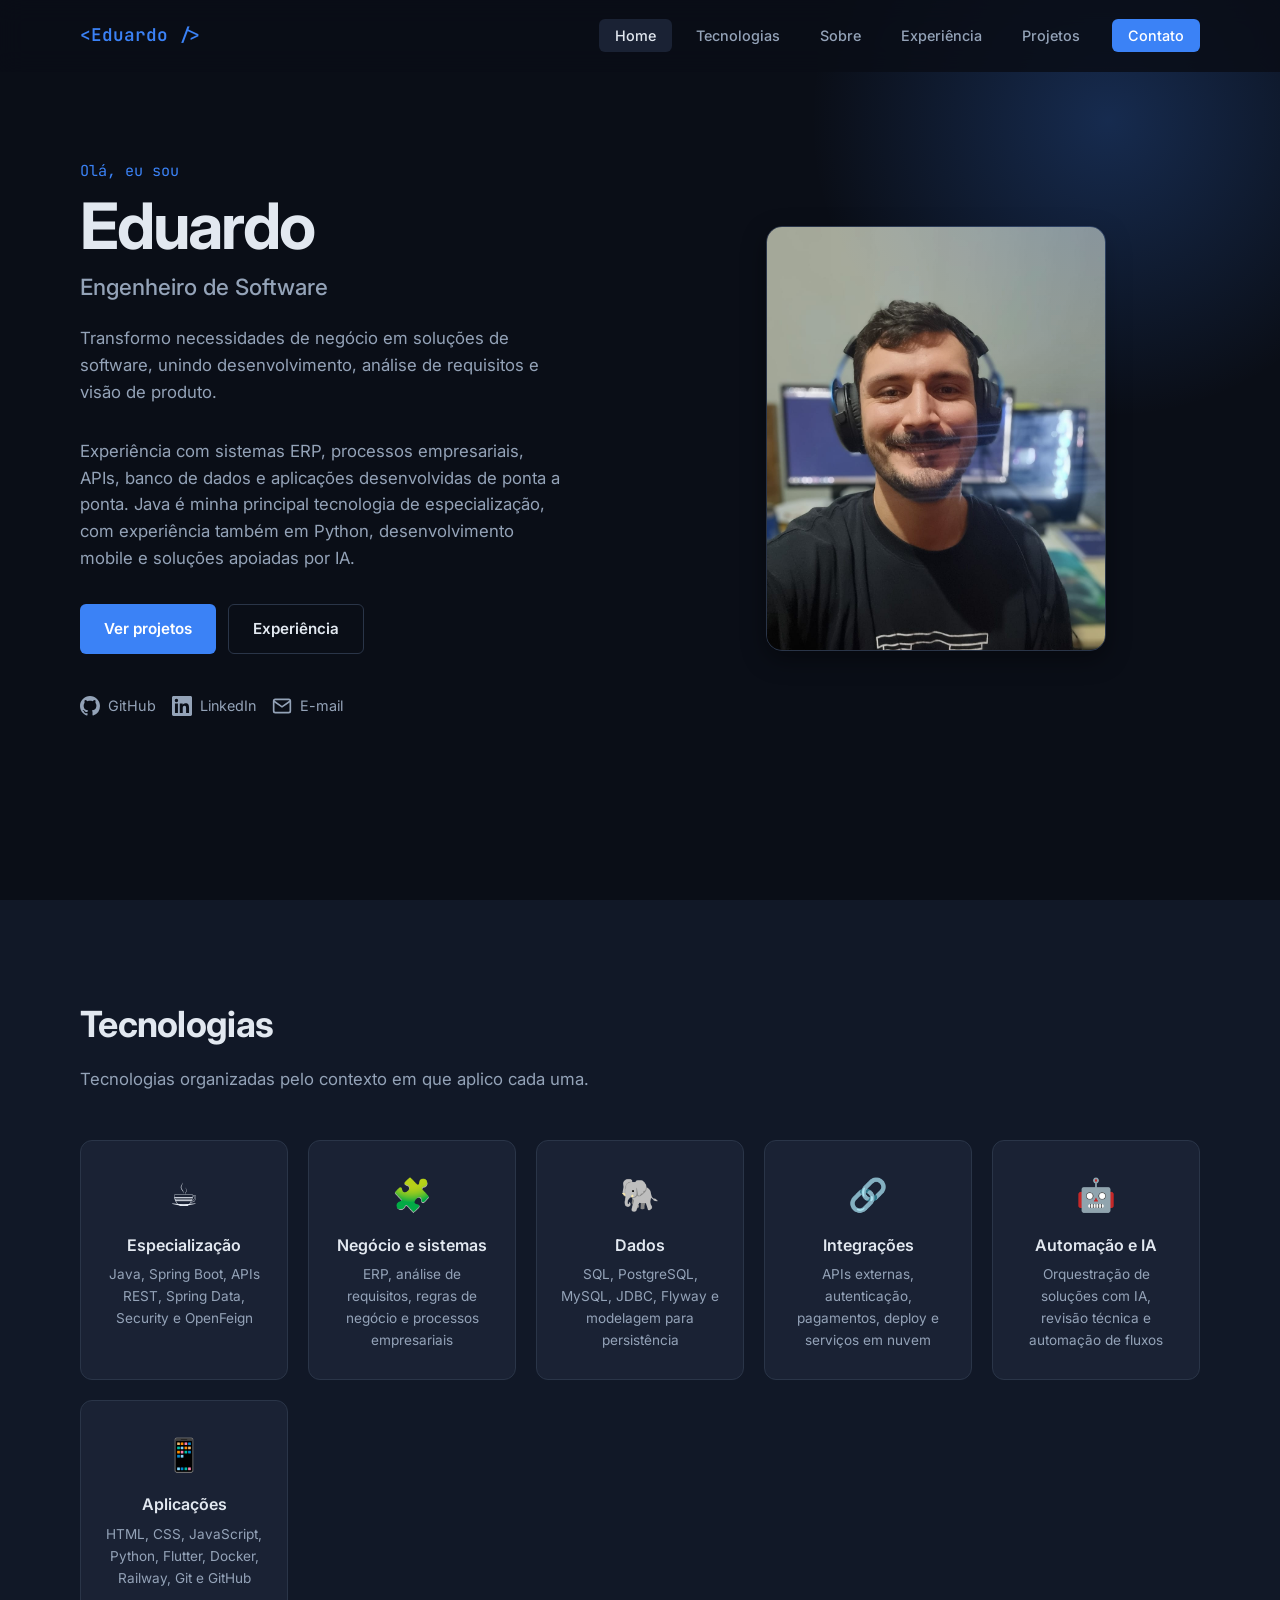
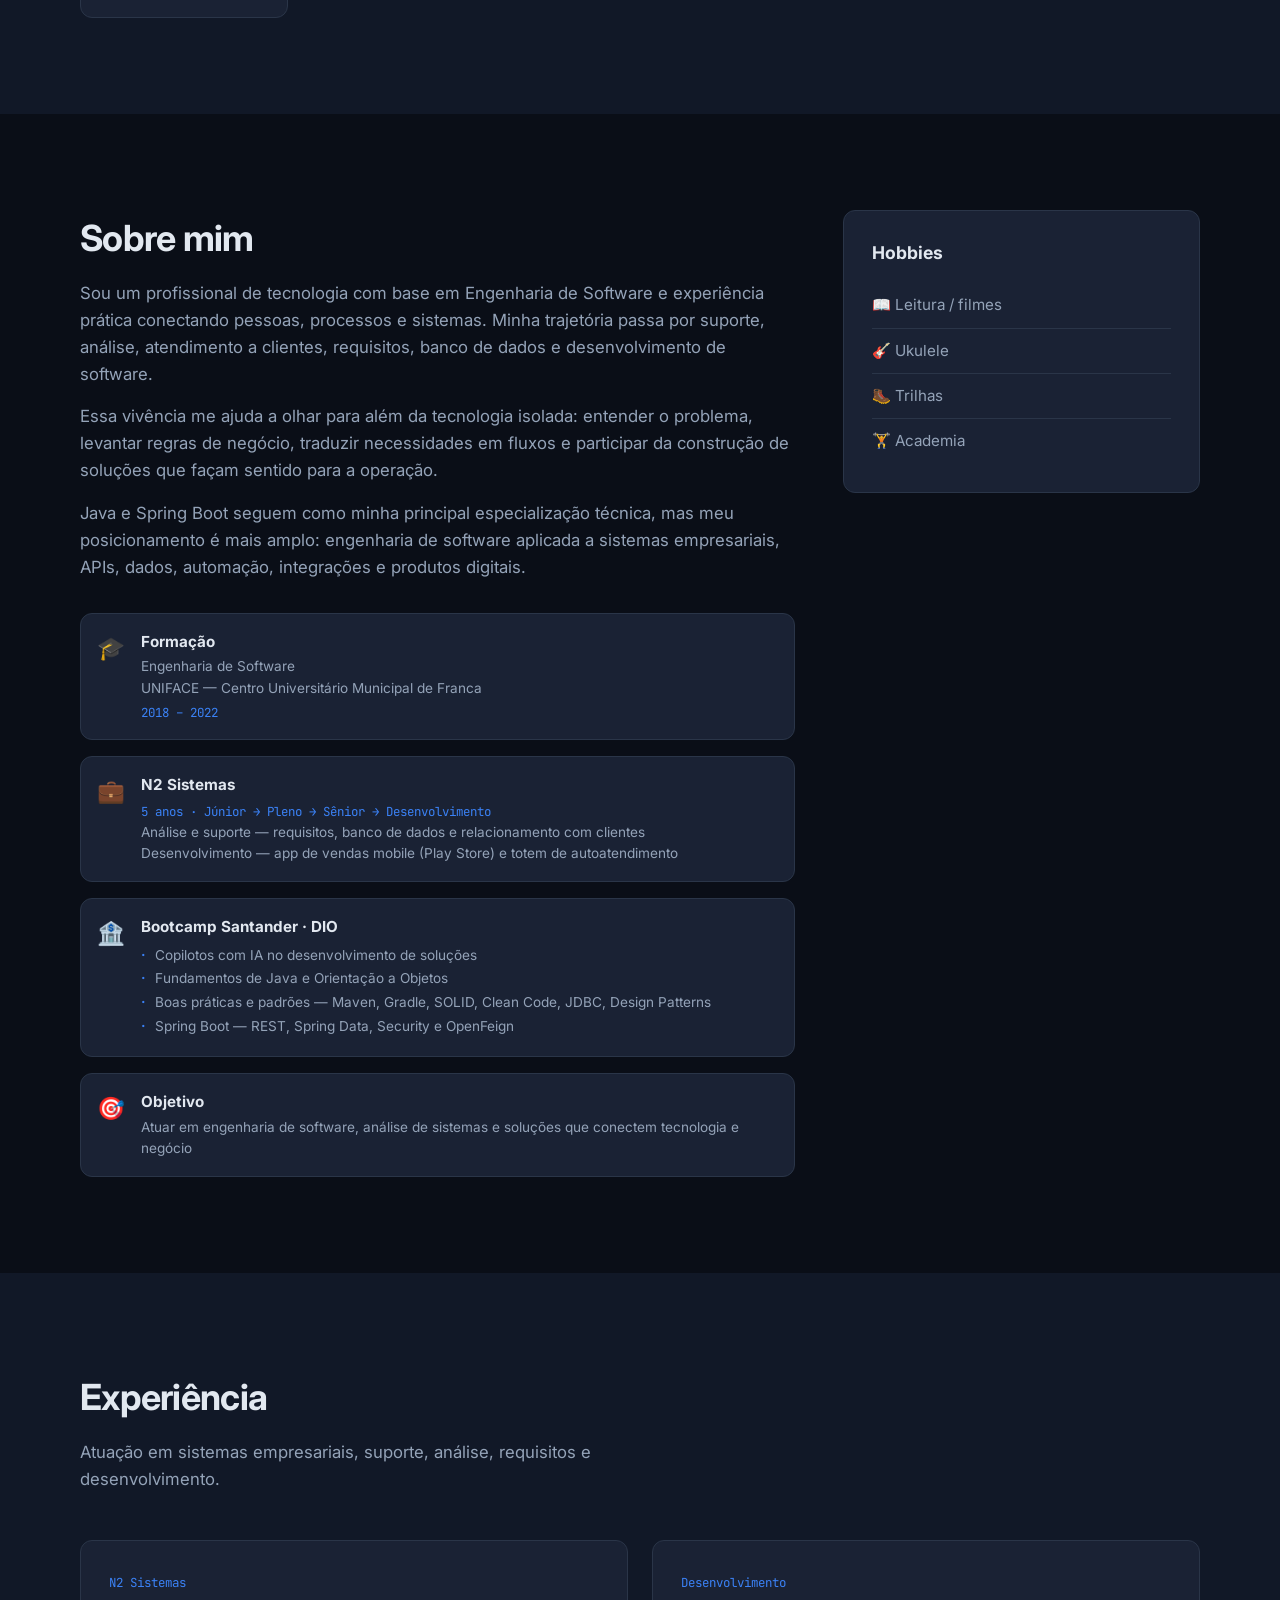
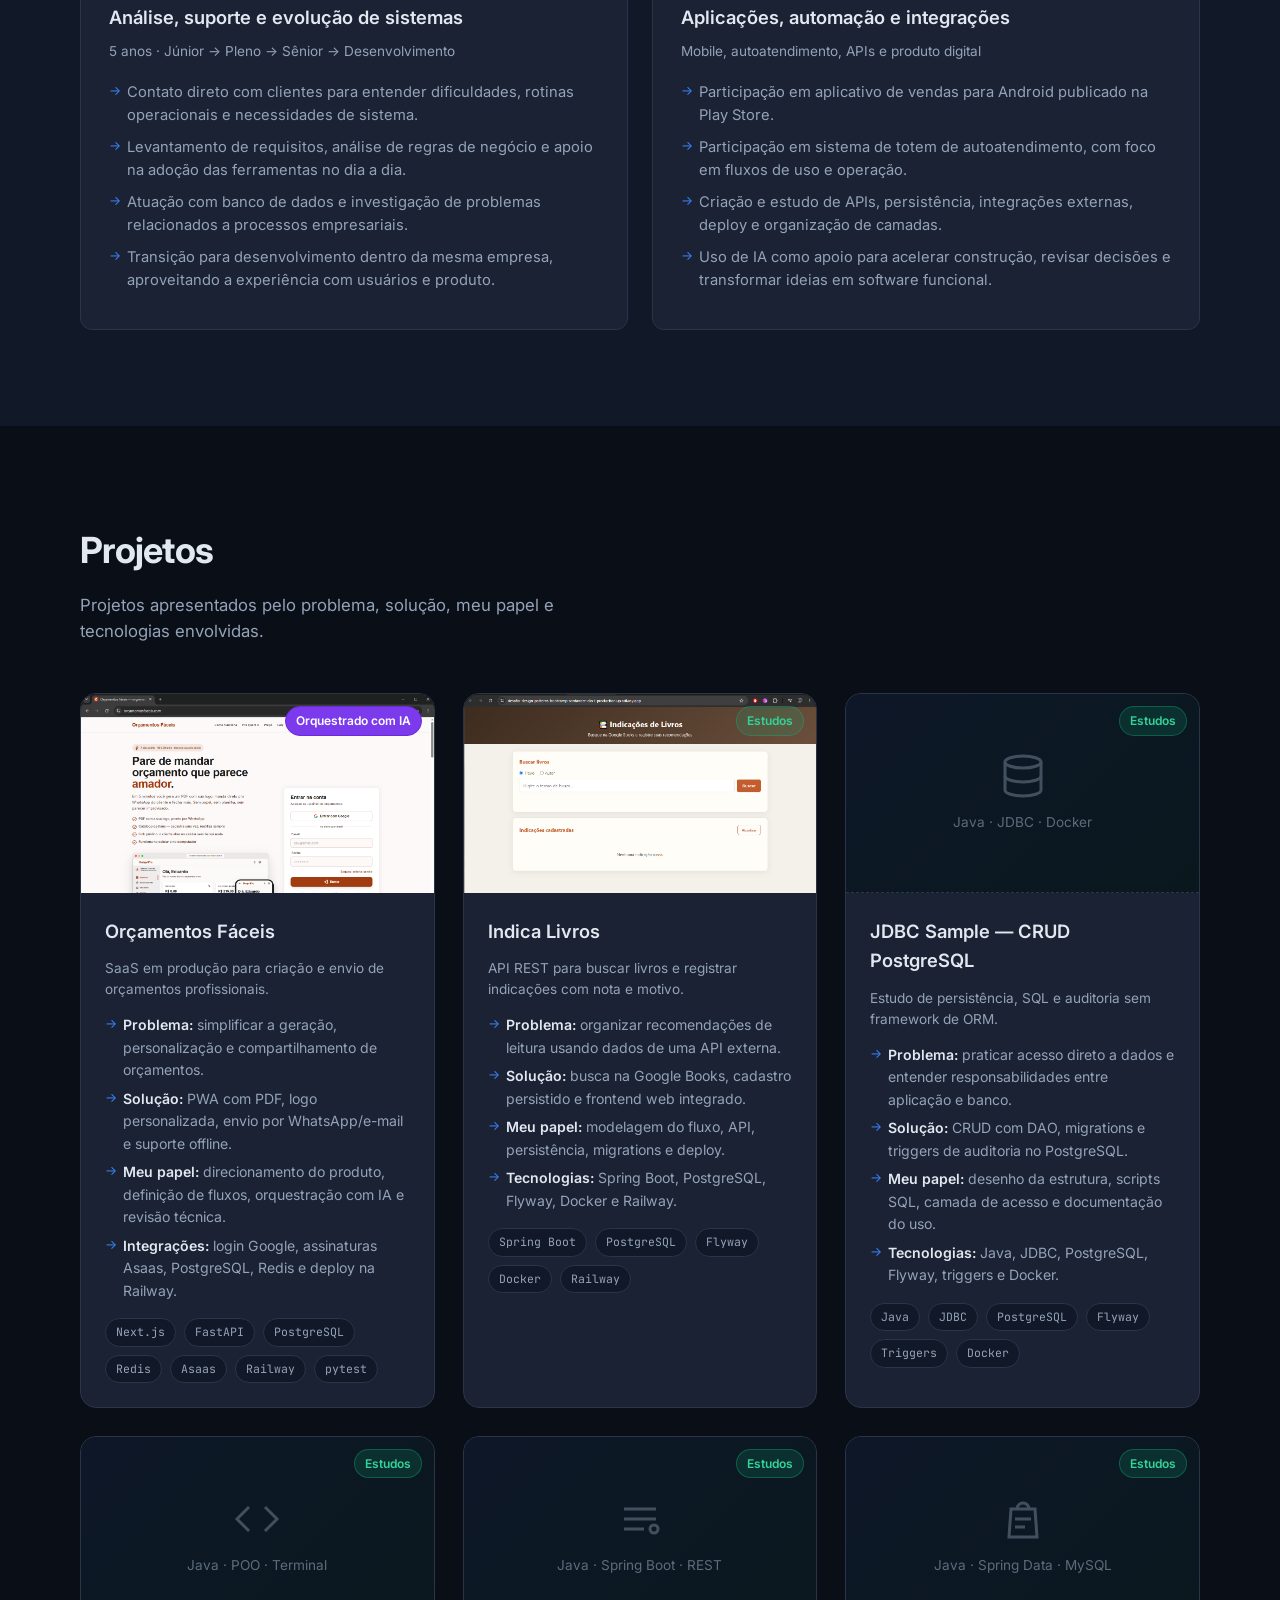
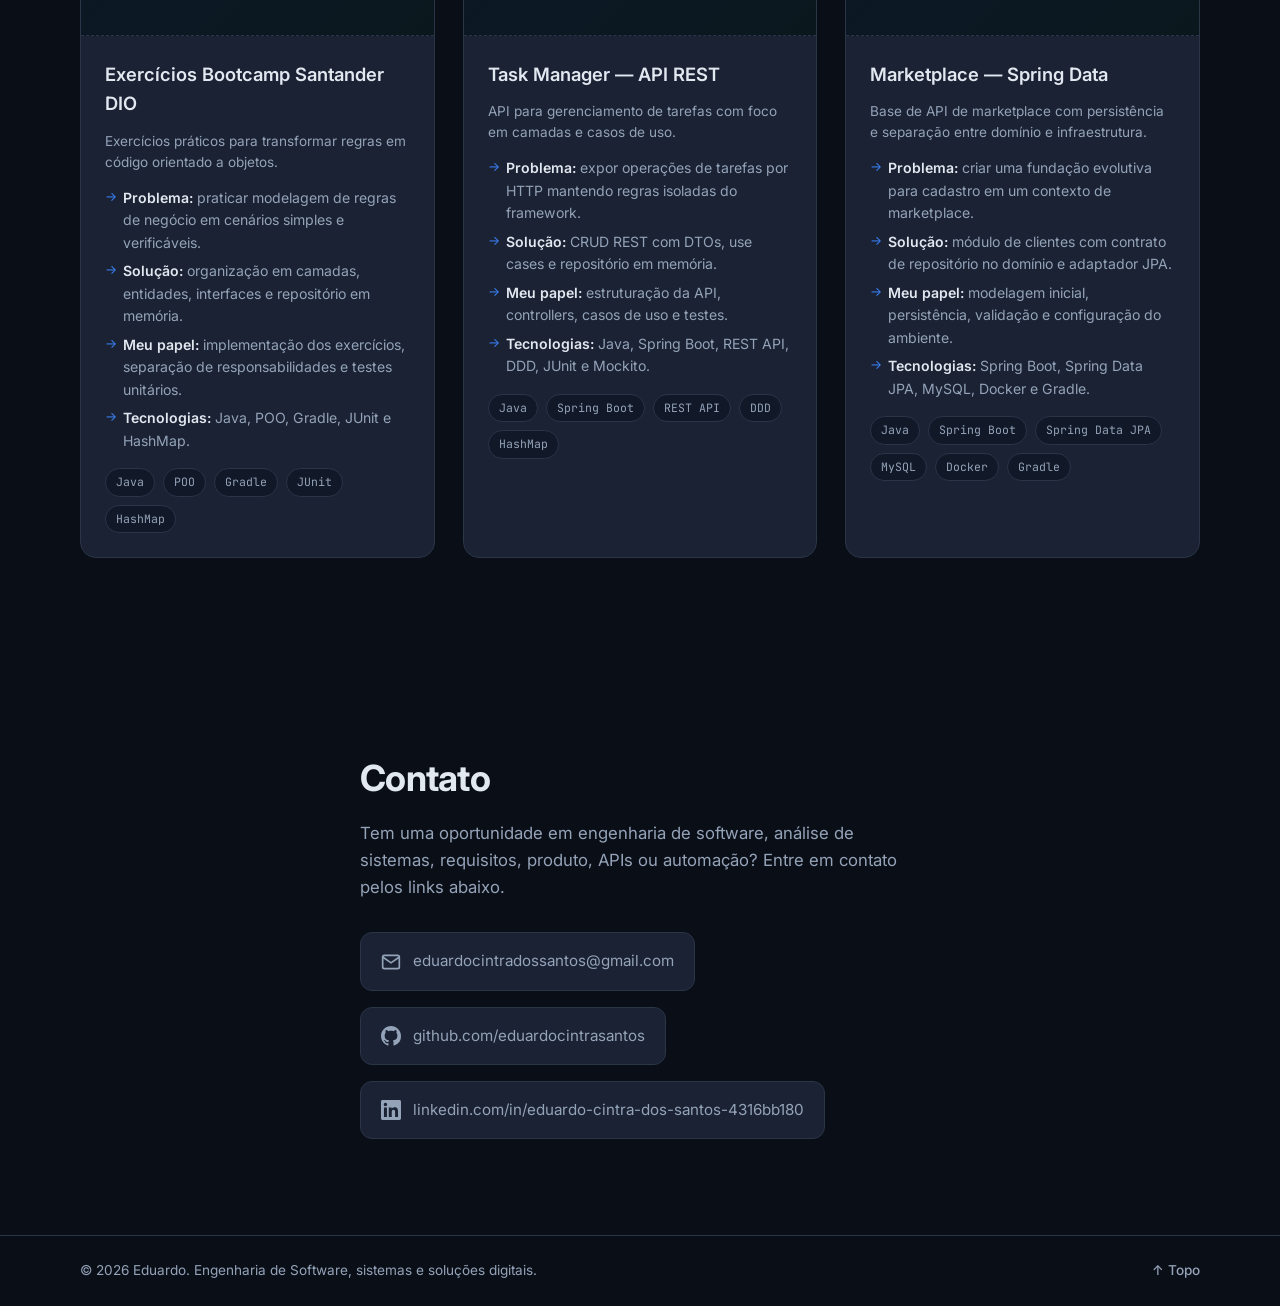
==== commit 998dbf65: "Reformula posicionamento profissional do portfolio" ====
--- a/index.html
+++ b/index.html
@@ -3,8 +3,8 @@
 <head>
   <meta charset="UTF-8">
   <meta name="viewport" content="width=device-width, initial-scale=1.0, viewport-fit=cover">
-  <meta name="description" content="Portfólio de Eduardo — Desenvolvedor Backend Java com Spring Boot">
-  <title>Eduardo | Backend Java Developer</title>
+  <meta name="description" content="Portfólio de Eduardo — Engenheiro de Software com experiência em análise de sistemas, requisitos, ERP, APIs, dados, automação e Java/Spring.">
+  <title>Eduardo | Engenheiro de Software</title>
   <link rel="preconnect" href="https://fonts.googleapis.com">
   <link rel="preconnect" href="https://fonts.gstatic.com" crossorigin>
   <link href="https://fonts.googleapis.com/css2?family=Inter:wght@400;500;600;700&family=JetBrains+Mono:wght@400;500&display=swap" rel="stylesheet">
@@ -24,6 +24,7 @@
         <li><a href="#home" class="nav__link active">Home</a></li>
         <li><a href="#tecnologias" class="nav__link">Tecnologias</a></li>
         <li><a href="#sobre" class="nav__link">Sobre</a></li>
+        <li><a href="#experiencia" class="nav__link">Experiência</a></li>
         <li><a href="#projetos" class="nav__link">Projetos</a></li>
         <li><a href="#contato" class="nav__link nav__link--cta">Contato</a></li>
       </ul>
@@ -37,15 +38,21 @@
         <div class="hero__content">
           <p class="hero__greeting">Olá, eu sou</p>
           <h1 class="hero__title">Eduardo</h1>
-          <p class="hero__subtitle">Desenvolvedor Backend Java</p>
+          <p class="hero__subtitle">Engenheiro de Software</p>
           <p class="hero__description">
-            Construo APIs robustas, seguras e escaláveis com Java e Spring Boot.
-            Foco em arquitetura, lógica de negócio e integração com bancos de dados.
+            Transformo necessidades de negócio em soluções de software, unindo
+            desenvolvimento, análise de requisitos e visão de produto.
+          </p>
+          <p class="hero__description">
+            Experiência com sistemas ERP, processos empresariais, APIs, banco de dados
+            e aplicações desenvolvidas de ponta a ponta. Java é minha principal
+            tecnologia de especialização, com experiência também em Python,
+            desenvolvimento mobile e soluções apoiadas por IA.
           </p>
 
           <div class="hero__actions">
             <a href="#projetos" class="btn btn--primary">Ver projetos</a>
-            <a href="#tecnologias" class="btn btn--outline">Tecnologias</a>
+            <a href="#experiencia" class="btn btn--outline">Experiência</a>
           </div>
 
           <div class="hero__social">
@@ -77,37 +84,37 @@
     <section class="tech section" id="tecnologias">
       <div class="container">
         <h2 class="section__title">Tecnologias</h2>
-        <p class="section__subtitle">Stack utilizada no desenvolvimento deste portfólio e nos meus projetos</p>
+        <p class="section__subtitle">Tecnologias organizadas pelo contexto em que aplico cada uma.</p>
         <div class="tech__grid">
           <article class="tech__card">
-            <span class="tech__icon">🎨</span>
-            <h3 class="tech__name">Frontend</h3>
-            <p class="tech__desc">HTML, CSS e JavaScript com auxílio de IA</p>
+            <span class="tech__icon">☕</span>
+            <h3 class="tech__name">Especialização</h3>
+            <p class="tech__desc">Java, Spring Boot, APIs REST, Spring Data, Security e OpenFeign</p>
           </article>
           <article class="tech__card">
-            <span class="tech__icon">☕</span>
-            <h3 class="tech__name">Backend</h3>
-            <p class="tech__desc">Java + Spring Boot</p>
-          </article>
-          <article class="tech__card">
-            <span class="tech__icon">🐳</span>
-            <h3 class="tech__name">Docker</h3>
-            <p class="tech__desc">Containerização de aplicações</p>
+            <span class="tech__icon">🧩</span>
+            <h3 class="tech__name">Negócio e sistemas</h3>
+            <p class="tech__desc">ERP, análise de requisitos, regras de negócio e processos empresariais</p>
           </article>
           <article class="tech__card">
             <span class="tech__icon">🐘</span>
-            <h3 class="tech__name">Banco de Dados</h3>
-            <p class="tech__desc">PostgreSQL</p>
+            <h3 class="tech__name">Dados</h3>
+            <p class="tech__desc">SQL, PostgreSQL, MySQL, JDBC, Flyway e modelagem para persistência</p>
           </article>
           <article class="tech__card">
-            <span class="tech__icon">🚀</span>
-            <h3 class="tech__name">Hospedagem</h3>
-            <p class="tech__desc">Railway</p>
+            <span class="tech__icon">🔗</span>
+            <h3 class="tech__name">Integrações</h3>
+            <p class="tech__desc">APIs externas, autenticação, pagamentos, deploy e serviços em nuvem</p>
           </article>
           <article class="tech__card">
-            <span class="tech__icon">📦</span>
-            <h3 class="tech__name">Versionamento</h3>
-            <p class="tech__desc">Git / GitHub</p>
+            <span class="tech__icon">🤖</span>
+            <h3 class="tech__name">Automação e IA</h3>
+            <p class="tech__desc">Orquestração de soluções com IA, revisão técnica e automação de fluxos</p>
+          </article>
+          <article class="tech__card">
+            <span class="tech__icon">📱</span>
+            <h3 class="tech__name">Aplicações</h3>
+            <p class="tech__desc">HTML, CSS, JavaScript, Python, Flutter, Docker, Railway, Git e GitHub</p>
           </article>
         </div>
       </div>
@@ -118,21 +125,19 @@
         <div class="about__content">
           <h2 class="section__title">Sobre mim</h2>
           <p class="about__text">
-            Minha trajetória profissional começou na N2 Sistemas como analista de suporte júnior.
-            Ao longo dos anos, evolui para pleno e sênior — com levantamento de requisitos, banco de dados
-            e contato direto com clientes: entender dificuldades, apresentar soluções e conduzir a adoção
-            das ferramentas no dia a dia.
+            Sou um profissional de tecnologia com base em Engenharia de Software e experiência
+            prática conectando pessoas, processos e sistemas. Minha trajetória passa por suporte,
+            análise, atendimento a clientes, requisitos, banco de dados e desenvolvimento de software.
           </p>
           <p class="about__text">
-            Depois dessa base, migrei para o desenvolvimento na mesma empresa. Participei de projetos
-            como um aplicativo de vendas para Android, publicado na Play Store, e um sistema de totem
-            de autoatendimento. Foi nesse contexto, trabalhando com Flutter, que identifiquei minha
-            afinidade com lógica de negócio, arquitetura e APIs — o que me direcionou ao backend
-            com Java e Spring Boot.
+            Essa vivência me ajuda a olhar para além da tecnologia isolada: entender o problema,
+            levantar regras de negócio, traduzir necessidades em fluxos e participar da construção
+            de soluções que façam sentido para a operação.
           </p>
           <p class="about__text">
-            Atualmente foco em Java e Spring Boot, unindo essa vivência com clientes e produto
-            a uma formação sólida em backend.
+            Java e Spring Boot seguem como minha principal especialização técnica, mas meu
+            posicionamento é mais amplo: engenharia de software aplicada a sistemas empresariais,
+            APIs, dados, automação, integrações e produtos digitais.
           </p>
 
           <ul class="about__highlights">
@@ -170,7 +175,7 @@
               <span class="highlight__icon">🎯</span>
               <div>
                 <strong>Objetivo</strong>
-                <p>Migrar para desenvolvimento backend</p>
+                <p>Atuar em engenharia de software, análise de sistemas e soluções que conectem tecnologia e negócio</p>
               </div>
             </li>
           </ul>
@@ -190,10 +195,45 @@
       </div>
     </section>
 
+    <section class="experience section" id="experiencia">
+      <div class="container">
+        <h2 class="section__title">Experiência</h2>
+        <p class="section__subtitle">
+          Atuação em sistemas empresariais, suporte, análise, requisitos e desenvolvimento.
+        </p>
+
+        <div class="experience__grid">
+          <article class="experience__card">
+            <span class="experience__eyebrow">N2 Sistemas</span>
+            <h3 class="experience__title">Análise, suporte e evolução de sistemas</h3>
+            <p class="experience__meta">5 anos · Júnior → Pleno → Sênior → Desenvolvimento</p>
+            <ul class="experience__list">
+              <li>Contato direto com clientes para entender dificuldades, rotinas operacionais e necessidades de sistema.</li>
+              <li>Levantamento de requisitos, análise de regras de negócio e apoio na adoção das ferramentas no dia a dia.</li>
+              <li>Atuação com banco de dados e investigação de problemas relacionados a processos empresariais.</li>
+              <li>Transição para desenvolvimento dentro da mesma empresa, aproveitando a experiência com usuários e produto.</li>
+            </ul>
+          </article>
+
+          <article class="experience__card">
+            <span class="experience__eyebrow">Desenvolvimento</span>
+            <h3 class="experience__title">Aplicações, automação e integrações</h3>
+            <p class="experience__meta">Mobile, autoatendimento, APIs e produto digital</p>
+            <ul class="experience__list">
+              <li>Participação em aplicativo de vendas para Android publicado na Play Store.</li>
+              <li>Participação em sistema de totem de autoatendimento, com foco em fluxos de uso e operação.</li>
+              <li>Criação e estudo de APIs, persistência, integrações externas, deploy e organização de camadas.</li>
+              <li>Uso de IA como apoio para acelerar construção, revisar decisões e transformar ideias em software funcional.</li>
+            </ul>
+          </article>
+        </div>
+      </div>
+    </section>
+
     <section class="projects section" id="projetos">
       <div class="container">
         <h2 class="section__title">Projetos</h2>
-        <p class="section__subtitle">Projetos que demonstram minhas competências técnicas</p>
+        <p class="section__subtitle">Projetos apresentados pelo problema, solução, meu papel e tecnologias envolvidas.</p>
 
         <div class="projects__grid">
 
@@ -205,12 +245,12 @@
               </div>
               <div class="project-card__body">
                 <h3 class="project-card__title">Orçamentos Fáceis</h3>
-                <p class="project-card__note">SaaS em produção — desenvolvido 100% com IA, com meu papel de orquestração, revisão e direcionamento do produto.</p>
-                <ul class="project-card__features">
-                  <li>Geração de orçamentos em PDF com logo personalizada</li>
-                  <li>Compartilhamento nativo via WhatsApp, e-mail e salvar arquivo</li>
-                  <li>Cadastro com Google e assinaturas via Asaas (cartão e PIX)</li>
-                  <li>PWA com suporte offline e sincronização automática</li>
+                <p class="project-card__note">SaaS em produção para criação e envio de orçamentos profissionais.</p>
+                <ul class="project-card__features">
+                  <li><strong>Problema:</strong> simplificar a geração, personalização e compartilhamento de orçamentos.</li>
+                  <li><strong>Solução:</strong> PWA com PDF, logo personalizada, envio por WhatsApp/e-mail e suporte offline.</li>
+                  <li><strong>Meu papel:</strong> direcionamento do produto, definição de fluxos, orquestração com IA e revisão técnica.</li>
+                  <li><strong>Integrações:</strong> login Google, assinaturas Asaas, PostgreSQL, Redis e deploy na Railway.</li>
                 </ul>
                 <div class="project-card__tags">
                   <span>Next.js</span>
@@ -233,12 +273,12 @@
               </div>
               <div class="project-card__body">
                 <h3 class="project-card__title">Indica Livros</h3>
-                <p class="project-card__note">Desafio de Design Patterns do Bootcamp Santander na DIO — API REST com Spring Boot, Google Books, PostgreSQL e deploy com Docker no Railway.</p>
-                <ul class="project-card__features">
-                  <li>Busca de livros por título ou autor na Google Books API</li>
-                  <li>Cadastro de indicações com nota, motivo e listagem persistida</li>
-                  <li>PostgreSQL com migrations Flyway e Strategy Pattern na busca</li>
-                  <li>Frontend web integrado — projeto online no Railway</li>
+                <p class="project-card__note">API REST para buscar livros e registrar indicações com nota e motivo.</p>
+                <ul class="project-card__features">
+                  <li><strong>Problema:</strong> organizar recomendações de leitura usando dados de uma API externa.</li>
+                  <li><strong>Solução:</strong> busca na Google Books, cadastro persistido e frontend web integrado.</li>
+                  <li><strong>Meu papel:</strong> modelagem do fluxo, API, persistência, migrations e deploy.</li>
+                  <li><strong>Tecnologias:</strong> Spring Boot, PostgreSQL, Flyway, Docker e Railway.</li>
                 </ul>
                 <div class="project-card__tags">
                   <span>Spring Boot</span>
@@ -266,12 +306,12 @@
               </div>
               <div class="project-card__body">
                 <h3 class="project-card__title">JDBC Sample — CRUD PostgreSQL</h3>
-                <p class="project-card__note">Persistência JDBC pura com Postgres no Docker, Flyway, CRUD completo e triggers de auditoria. Clique para ver configuração, SQL e link do código.</p>
-                <ul class="project-card__features">
-                  <li>PostgreSQL 16 via Docker Compose (porta 5433)</li>
-                  <li>Flyway com 4 migrations (tabela, audit e triggers)</li>
-                  <li>EmployeeDAO: insert, update, delete, findAll e findById</li>
-                  <li>Triggers AFTER INSERT/UPDATE gravando histórico em employees_audit</li>
+                <p class="project-card__note">Estudo de persistência, SQL e auditoria sem framework de ORM.</p>
+                <ul class="project-card__features">
+                  <li><strong>Problema:</strong> praticar acesso direto a dados e entender responsabilidades entre aplicação e banco.</li>
+                  <li><strong>Solução:</strong> CRUD com DAO, migrations e triggers de auditoria no PostgreSQL.</li>
+                  <li><strong>Meu papel:</strong> desenho da estrutura, scripts SQL, camada de acesso e documentação do uso.</li>
+                  <li><strong>Tecnologias:</strong> Java, JDBC, PostgreSQL, Flyway, triggers e Docker.</li>
                 </ul>
                 <div class="project-card__tags">
                   <span>Java</span>
@@ -299,13 +339,12 @@
               </div>
               <div class="project-card__body">
                 <h3 class="project-card__title">Exercícios Bootcamp Santander DIO</h3>
-                <p class="project-card__note">Exercícios práticos de POO em Java com menu interativo no terminal. Projeto em evolução — clique para ver decisões de arquitetura e link do código.</p>
-                <ul class="project-card__features">
-                  <li>Encapsulamento e regras de negócio (conta bancária)</li>
-                  <li>Interface, polimorfismo e repositório em memória (HashMap)</li>
-                  <li>Camadas domain, application, infrastructure e ui</li>
-                  <li>Testes unitários com JUnit 5</li>
-                  <li>Herança e enum — exercício do carro em andamento</li>
+                <p class="project-card__note">Exercícios práticos para transformar regras em código orientado a objetos.</p>
+                <ul class="project-card__features">
+                  <li><strong>Problema:</strong> praticar modelagem de regras de negócio em cenários simples e verificáveis.</li>
+                  <li><strong>Solução:</strong> organização em camadas, entidades, interfaces e repositório em memória.</li>
+                  <li><strong>Meu papel:</strong> implementação dos exercícios, separação de responsabilidades e testes unitários.</li>
+                  <li><strong>Tecnologias:</strong> Java, POO, Gradle, JUnit e HashMap.</li>
                 </ul>
                 <div class="project-card__tags">
                   <span>Java</span>
@@ -332,12 +371,12 @@
               </div>
               <div class="project-card__body">
                 <h3 class="project-card__title">Task Manager — API REST</h3>
-                <p class="project-card__note">Gerenciador de tarefas com Spring Boot e DDD — use cases, DTOs, controller único e repositório em memória com HashMap. Sem banco de dados.</p>
-                <ul class="project-card__features">
-                  <li>CRUD completo — POST, GET, PATCH e DELETE em /tasks</li>
-                  <li>Camadas domain, application e infrastructure</li>
-                  <li>Um use case por operação + testes com JUnit e Mockito</li>
-                  <li>Continuação dos exercícios de POO do bootcamp Santander DIO</li>
+                <p class="project-card__note">API para gerenciamento de tarefas com foco em camadas e casos de uso.</p>
+                <ul class="project-card__features">
+                  <li><strong>Problema:</strong> expor operações de tarefas por HTTP mantendo regras isoladas do framework.</li>
+                  <li><strong>Solução:</strong> CRUD REST com DTOs, use cases e repositório em memória.</li>
+                  <li><strong>Meu papel:</strong> estruturação da API, controllers, casos de uso e testes.</li>
+                  <li><strong>Tecnologias:</strong> Java, Spring Boot, REST API, DDD, JUnit e Mockito.</li>
                 </ul>
                 <div class="project-card__tags">
                   <span>Java</span>
@@ -345,6 +384,40 @@
                   <span>REST API</span>
                   <span>DDD</span>
                   <span>HashMap</span>
+                </div>
+              </div>
+            </a>
+          </article>
+
+          <article class="project-card">
+            <a href="marketplace-spring-data.html" class="project-card__link" aria-label="Marketplace Spring Data — ver detalhes">
+              <div class="project-card__image">
+                <div class="project-card__placeholder project-card__placeholder--code">
+                  <svg viewBox="0 0 24 24" fill="none" stroke="currentColor" stroke-width="1.5" aria-hidden="true">
+                    <path d="M6 7h12l1 14H5L6 7z"/>
+                    <path d="M9 7a3 3 0 016 0"/>
+                    <path d="M8 12h8M8 16h5"/>
+                  </svg>
+                  <span>Java · Spring Data · MySQL</span>
+                </div>
+                <span class="project-card__badge project-card__badge--study">Estudos</span>
+              </div>
+              <div class="project-card__body">
+                <h3 class="project-card__title">Marketplace — Spring Data</h3>
+                <p class="project-card__note">Base de API de marketplace com persistência e separação entre domínio e infraestrutura.</p>
+                <ul class="project-card__features">
+                  <li><strong>Problema:</strong> criar uma fundação evolutiva para cadastro em um contexto de marketplace.</li>
+                  <li><strong>Solução:</strong> módulo de clientes com contrato de repositório no domínio e adaptador JPA.</li>
+                  <li><strong>Meu papel:</strong> modelagem inicial, persistência, validação e configuração do ambiente.</li>
+                  <li><strong>Tecnologias:</strong> Spring Boot, Spring Data JPA, MySQL, Docker e Gradle.</li>
+                </ul>
+                <div class="project-card__tags">
+                  <span>Java</span>
+                  <span>Spring Boot</span>
+                  <span>Spring Data JPA</span>
+                  <span>MySQL</span>
+                  <span>Docker</span>
+                  <span>Gradle</span>
                 </div>
               </div>
             </a>
@@ -484,7 +557,8 @@
       <div class="container contact__content">
         <h2 class="section__title">Contato</h2>
         <p class="contact__text">
-          Tem uma oportunidade, dúvida ou quer trocar ideia sobre backend?
+          Tem uma oportunidade em engenharia de software, análise de sistemas, requisitos,
+          produto, APIs ou automação?
           Entre em contato pelos links abaixo.
         </p>
         <ul class="contact__links">
@@ -514,7 +588,7 @@
 
   <footer class="footer">
     <div class="container footer__inner">
-      <p>&copy; 2026 Eduardo. Desenvolvido com HTML, CSS e JavaScript.</p>
+      <p>&copy; 2026 Eduardo. Engenharia de Software, sistemas e soluções digitais.</p>
       <a href="#home" class="footer__top" aria-label="Voltar ao topo">↑ Topo</a>
     </div>
   </footer>
--- a/assets/css/styles.css
+++ b/assets/css/styles.css
@@ -506,8 +506,67 @@
   border-bottom: none;
 }
 
+.experience {
+  background: var(--color-bg-alt);
+}
+
+.experience__grid {
+  display: grid;
+  grid-template-columns: repeat(auto-fit, minmax(min(100%, 320px), 1fr));
+  gap: 24px;
+}
+
+.experience__card {
+  background: var(--color-surface);
+  border: 1px solid var(--color-border);
+  border-radius: var(--radius-md);
+  padding: 28px;
+  transition: border-color var(--transition), transform var(--transition);
+}
+
+.experience__card:hover {
+  border-color: var(--color-accent);
+  transform: translateY(-4px);
+}
+
+.experience__eyebrow {
+  display: inline-block;
+  font-family: var(--font-mono);
+  font-size: 0.78rem;
+  color: var(--color-accent);
+  margin-bottom: 10px;
+}
+
+.experience__title {
+  font-size: 1.15rem;
+  font-weight: 600;
+  margin-bottom: 8px;
+}
+
+.experience__meta {
+  font-size: 0.85rem;
+  color: var(--color-text-muted);
+  margin-bottom: 18px;
+}
+
+.experience__list li {
+  position: relative;
+  padding-left: 18px;
+  color: var(--color-text-muted);
+  font-size: 0.92rem;
+  margin-bottom: 8px;
+}
+
+.experience__list li::before {
+  content: '→';
+  position: absolute;
+  left: 0;
+  color: var(--color-accent);
+  font-size: 0.8rem;
+}
+
 .projects {
-  background: var(--color-bg-alt);
+  background: var(--color-bg);
 }
 
 .projects__grid {
@@ -636,6 +695,11 @@
   font-size: 0.88rem;
   color: var(--color-text-muted);
   margin-bottom: 6px;
+}
+
+.project-card__features strong {
+  color: var(--color-text);
+  font-weight: 600;
 }
 
 .project-card__features li::before {
